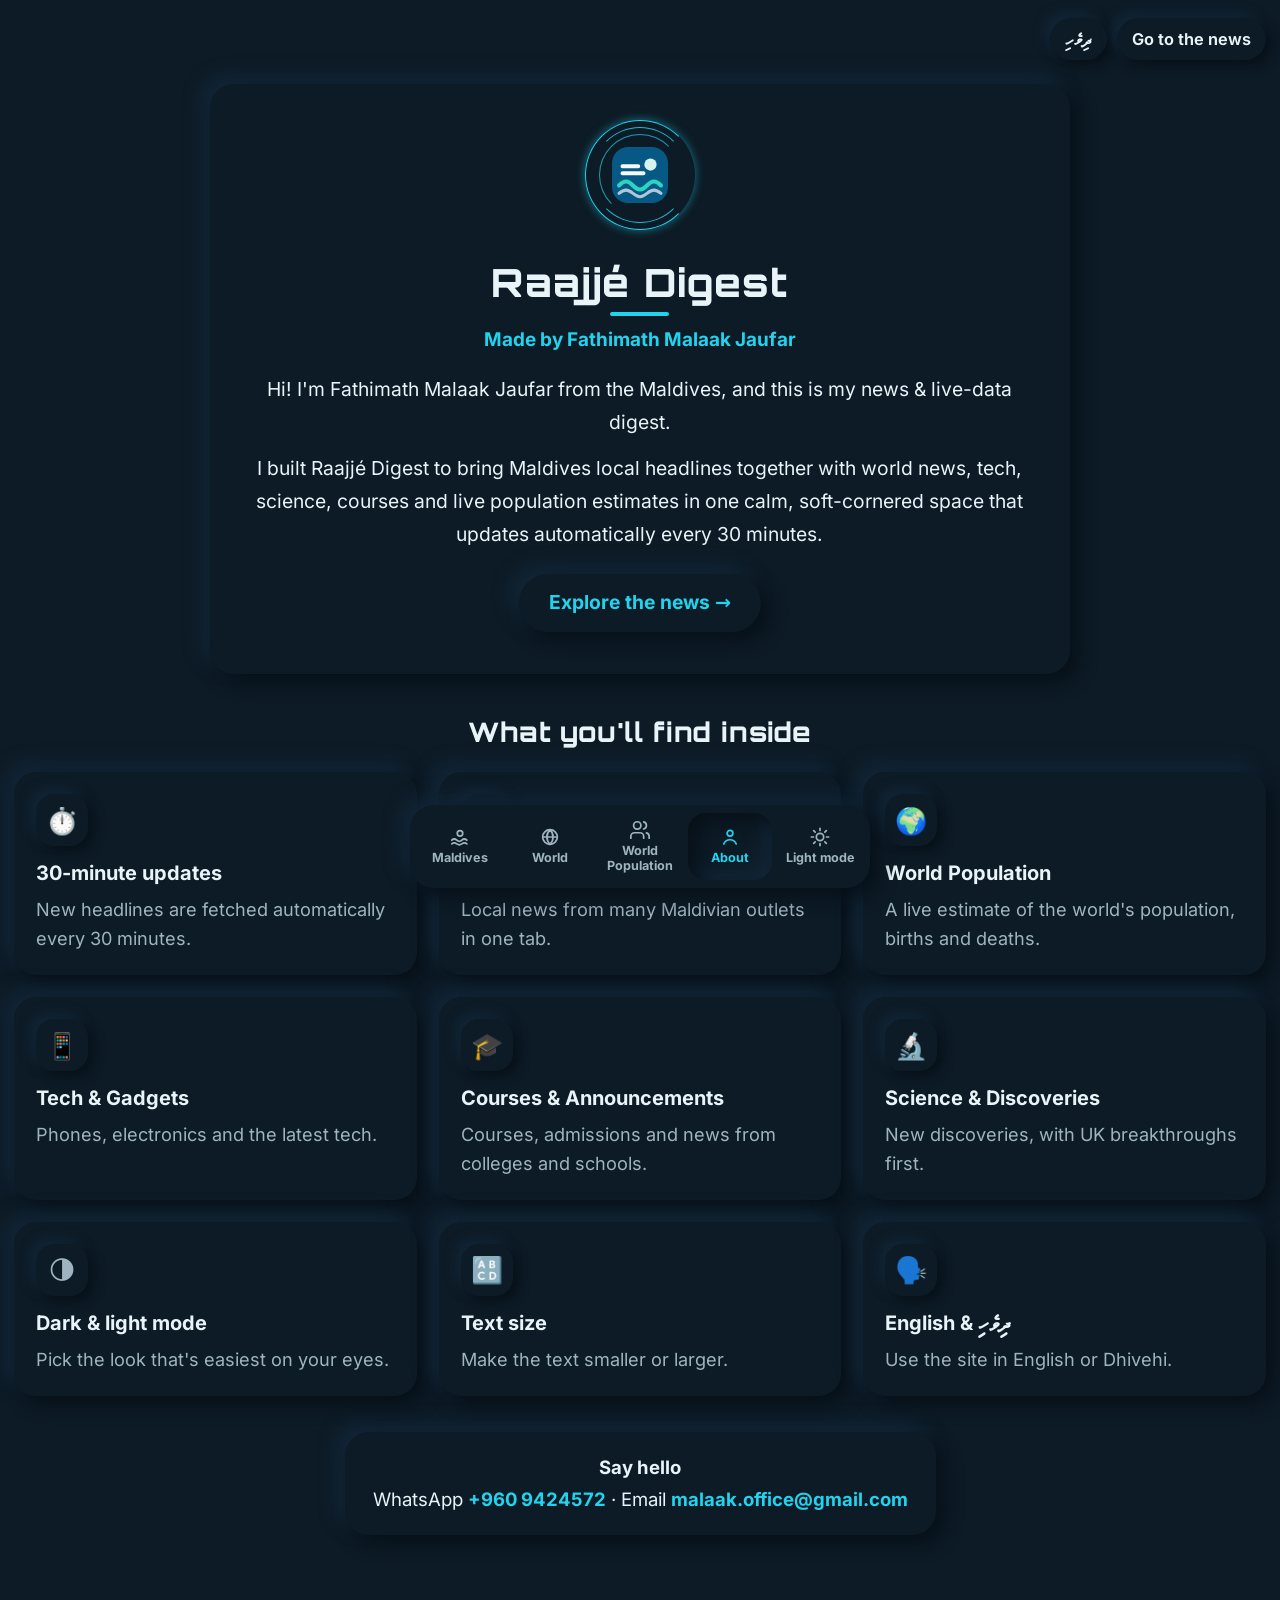
==== about.html @ e7a4572a "feat: restyle the Jarvis HUD with soft UI Replace glass panels, backdrop blur and cyan HUD borders w" ====
<!doctype html><html lang="en"><head><meta charset="utf-8"><meta name="viewport" content="width=device-width, initial-scale=1, viewport-fit=cover">
<script>try{if(+localStorage.fontScale)document.documentElement.style.setProperty("--scale",localStorage.fontScale);const q=new URLSearchParams(location.search).get("theme");if(q)localStorage.theme=q;if(localStorage.theme==="light")document.documentElement.dataset.theme="light"}catch(e){document.documentElement.dataset.theme="light"}</script><script src="i18n.js"></script>
<title>Raajjé Digest – About</title><meta name="theme-color" id="themeColor" content="#0d1b26">
<link rel="icon" href="logo-mark.svg" type="image/svg+xml">
<link rel="icon" href="favicon-32.png" sizes="32x32" type="image/png">
<link rel="icon" href="favicon-192.png" sizes="192x192" type="image/png">
<link rel="apple-touch-icon" href="apple-touch-icon.png" sizes="180x180">
<meta property="og:title" content="Raajjé Digest"><meta property="og:description" content="Maldives local news plus world, tech, science, courses and announcements, updated every 30 minutes. Made by Fathimath Malaak Jaufar."><meta property="og:image" content="https://reseachrandomv.github.io/raajje-digest/og.png"><meta name="twitter:card" content="summary_large_image">

<link rel="preload" href="fonts/Faruma.woff2" as="font" type="font/woff2" crossorigin>
<link rel="preload" href="fonts/inter-latin.woff2" as="font" type="font/woff2" crossorigin>
<link rel="preload" href="fonts/orbitron-latin.woff2" as="font" type="font/woff2" crossorigin>
<style>html{background:#0d1b26}html[data-theme=light]{background:#e6edf2}</style>
<link rel="stylesheet" href="styles.css"></head><body class="about">
<div class="ambient-bg" aria-hidden="true"><div class="orb orb-1"></div><div class="orb orb-2"></div><div class="orb orb-3"></div></div>
<div class="top"><button type="button" id="lg"></button><button type="button" id="go2" data-t="skip"></button></div>
<main>
  <div class="about-hero-card">
    <div class="core about-core" aria-hidden="true"><span class="ring r1"></span><span class="ring r2"></span><span class="ring r3"></span><img class="logo" src="logo-mark.svg" width="56" height="56" alt=""></div>
    <h1 class="about-title" data-t="site"></h1>
    <p class="made" data-t="madeBy"></p>
    <p class="intro" data-t="intro"></p>
    <p class="intro" data-t="why"></p>
    <a class="cta" href="./" id="go" data-t="read"></a>
  </div>
  <h2 data-t="feat"></h2>
  <div class="grid" id="grid"></div>
  <div class="contact"><strong data-t="contactH"></strong><br>WhatsApp <a href="https://wa.me/9609424572" dir="ltr">+960 9424572</a> · <span data-t="email"></span> <a href="mailto:malaak.office@gmail.com">malaak.office@gmail.com</a></div>
</main>
<script>
Object.assign(STR.en,{read:"Explore the news →",skip:"Go to the news",feat:"What you'll find inside",contactH:"Say hello",
 intro:"Hi! I'm Fathimath Malaak Jaufar from the Maldives, and this is my news & live-data digest.",
 why:"I built Raajjé Digest to bring Maldives local headlines together with world news, tech, science, courses and live population estimates in one calm, soft-cornered space that updates automatically every 30 minutes.",
 features:[["⏱️","30-minute updates","New headlines are fetched automatically every 30 minutes."],["🏝️","120+ Maldives stories","Local news from many Maldivian outlets in one tab."],["🌍","World Population","A live estimate of the world's population, births and deaths."],["📱","Tech & Gadgets","Phones, electronics and the latest tech."],["🎓","Courses & Announcements","Courses, admissions and news from colleges and schools."],["🔬","Science & Discoveries","New discoveries, with UK breakthroughs first."],["🌗","Dark & light mode","Pick the look that's easiest on your eyes."],["🔠","Text size","Make the text smaller or larger."],["🗣️","English & ދިވެހި","Use the site in English or Dhivehi."]]});
Object.assign(STR.dv,{read:"ޚަބަރު ކިޔާލާ ←",skip:"ޚަބަރަށް ދާ",feat:"މިތަނުން ލިބޭ ތަކެތި",contactH:"ގުޅުއްވާ",
 intro:"އައްސަލާމު ޢަލައިކުމް! އަހަރެންނަކީ ދިވެހިރާއްޖެއިން ފާތިމަތު މަލާކް ޖައުފަރު. މިއީ އަހަރެންގެ ޚަބަރު ސައިޓް.",
 why:"މި ސައިޓް ހެދީ ދިވެހިރާއްޖޭގެ ލޯކަލް ޚަބަރުތަކާއި ދުނިޔޭގެ ޚަބަރު، ޓެކް، ސައިންސް، ކޯސްތަކާއި އިޢުލާންތައް، ފަސޭހަ އަދި ހިލޭ އެއް ތަނަކުން ލިބޭނެ ގޮތަށް. ކޮންމެ 30 މިނިޓަކުން ޚަބަރުތައް އަމިއްލައަށް އާވޭ.",
 features:[["⏱️","30 މިނިޓުން އަޕްޑޭޓް","ކޮންމެ 30 މިނިޓަކުން އާ ސުރުޚީތައް އަމިއްލައަށް ލިބޭ."],["🏝️","120 އަށްވުރެ ގިނަ ދިވެހި ޚަބަރު","ގިނަ ދިވެހި ނޫސްތަކުގެ ޚަބަރު އެއް ޓެބަކުން."],["🌍","ދުނިޔޭގެ އާބާދީ","ދުނިޔޭގެ އާބާދީ، އުފަންވުމާއި މަރުވުމުގެ ލައިވް އަންދާޒާ."],["📱","ޓެކް އަދި ގެޖެޓްސް","ފޯނު، އިލެކްޓްރޯނިކްސް އަދި އާ ޓެކްނޮލޮޖީ."],["🎓","ކޯސްތަކާއި އިޢުލާންތައް","ކޯސް، އެޑްމިޝަން އަދި ކޮލެޖާއި ސްކޫލުތަކުގެ ޚަބަރު."],["🔬","ސައިންސާއި ހޯދުންތައް","އާ ހޯދުންތައް، ޔޫކޭގެ ކާމިޔާބީތައް ފުރަތަމަ."],["🌗","ޑާކް އަދި ލައިޓް މޯޑް","ލޮލަށް ފަސޭހަ ކުލަ ހޮވާ."],["🔠","އަކުރުގެ ސައިޒު","އަކުރު ކުޑަކޮށް ނުވަތަ ބޮޑުކޮށްލާ."],["🗣️","English އަދި ދިވެހި","ސައިޓް އިނގިރޭސިން ނުވަތަ ދިވެހިން ބޭނުންކުރޭ."]]});
const $=id=>document.getElementById(id),esc=s=>s.replace(/[&<>]/g,c=>({"&":"&amp;","<":"&lt;",">":"&gt;"}[c]));
const TABLINK={"🏝️":"Maldives","🌍":"Population","📱":"Tech","🎓":"Courses","🔬":"Science"};
function draw(){
  setLangAttrs();
  document.querySelectorAll('[data-t]').forEach(e=>e.textContent=t(e.dataset.t));
  document.title=t('site');
  const o=Object.keys(LANGS).find(l=>l!=LANG);
  $('lg').textContent=LANGS[o].label;$('lg').lang=o;$('lg').setAttribute('aria-label',t('langAria'));
  $('grid').innerHTML=(STR[LANG].features).map(([i,h,p],idx)=>{
    const tb=TABLINK[i];
    const inner=`<span class="ic" aria-hidden="true">${i}</span><b>${esc(h)}</b>${esc(p)}`;
    return tb?`<a class="card" style="animation-delay:${idx*45}ms" href="index.html?tab=${tb}" onclick="safeSet('introSeen','1');safeSet('country','${tb}')">${inner}</a>`:`<div class="card" style="animation-delay:${idx*45}ms">${inner}</div>`;
  }).join('');
  if(window.renderDock)renderDock();
}
$('lg').onclick=()=>{LANG=$('lg').lang;safeSet('lang',LANG);draw()};
const go=e=>{safeSet('introSeen','1');location.href='index.html'};
$('go').onclick=e=>{e.preventDefault();go()};
$('go2').onclick=go;
draw();
</script><script src="dock.js"></script></body></html>
---- styles.css ----
/* Raajjé Digest — Soft UI Jarvis */
@font-face{font-family:"Faruma";src:url("fonts/Faruma.woff2") format("woff2");font-display:swap;unicode-range:U+0780-07BF,U+060C,U+061B,U+061F}
@font-face{font-family:"Noto Sans Thaana";src:url("fonts/NotoSansThaana.woff2") format("woff2");font-weight:100 900;font-display:swap;unicode-range:U+0780-07BF,U+060C,U+061B,U+061F,U+200C-200F,U+FDF2,U+FDFD}
@font-face{font-family:"Inter";font-style:normal;font-weight:400 700;font-display:swap;src:url("fonts/inter-latin-ext.woff2") format("woff2");unicode-range:U+0100-02BA,U+02BD-02C5,U+02C7-02CC,U+02CE-02D7,U+02DD-02FF,U+0304,U+0308,U+0329,U+1D00-1DBF,U+1E00-1E9F,U+1EF2-1EFF,U+2020,U+20A0-20AB,U+20AD-20C4,U+2113,U+2C60-2C7F,U+A720-A7FF}
@font-face{font-family:"Inter";font-style:normal;font-weight:400 700;font-display:swap;src:url("fonts/inter-latin.woff2") format("woff2");unicode-range:U+0000-00FF,U+0131,U+0152-0153,U+02BB-02BC,U+02C6,U+02DA,U+02DC,U+0304,U+0308,U+0329,U+2000-206F,U+20AC,U+2122,U+2191,U+2193,U+2212,U+2215,U+FEFF,U+FFFD}
@font-face{font-family:"Orbitron";font-style:normal;font-weight:500 800;font-display:swap;src:url("fonts/orbitron-latin.woff2") format("woff2");unicode-range:U+0000-00FF,U+0131,U+0152-0153,U+02BB-02BC,U+02C6,U+02DA,U+02DC,U+0304,U+0308,U+0329,U+2000-206F,U+20AC,U+2122,U+2191,U+2193,U+2212,U+2215,U+FEFF,U+FFFD}

:root{
  color-scheme:dark;
  --fs:18.5px;
  --scale:1;
  --bg:#0d1b26;
  --surface:#0d1b26;
  --surface-hi:#0d1b26;
  --well:#0d1b26;
  --ink:#e8f4f8;
  --muted:#9eb4bf;
  --teal:#22d3ee;
  --blue:#22d3ee;
  --acc:#22d3ee;
  --acc-grad:linear-gradient(135deg,#22d3ee,#67e8f9);
  --on:#0d1b26;
  --accent-soft:transparent;
  --warm:#fbbf24;
  --coral:#fb7185;
  --cyan:#22d3ee;
  --page:1480px;
  --r-xl:24px;
  --r-lg:22px;
  --r:20px;
  --r-md:18px;
  --r-sm:16px;
  --display:"Faruma","Noto Sans Thaana","Orbitron",sans-serif;
  --ease:cubic-bezier(.22,1,.36,1);
  --spring:cubic-bezier(.34,1.56,.64,1);
  --up:8px 8px 18px #071018,-8px -8px 18px #13283a;
  --upsm:5px 5px 12px #071018,-5px -5px 12px #13283a;
  --up-hover:10px 10px 22px #071018,-10px -10px 22px #13283a;
  --in:inset 8px 8px 18px #071018,inset -8px -8px 18px #13283a;
  --insm:inset 5px 5px 12px #071018,inset -5px -5px 12px #13283a;
  --focus:0 0 0 3px rgba(34,211,238,.45);
  --glow:0 0 10px rgba(34,211,238,.5);
}

:root[data-theme=light]{
  color-scheme:light;
  --bg:#e6edf2;
  --surface:#e6edf2;
  --surface-hi:#e6edf2;
  --well:#e6edf2;
  --ink:#0b2a36;
  --muted:#3a5560;
  --teal:#0c6278;
  --blue:#0e7490;
  --acc:#0e7490;
  --acc-grad:linear-gradient(135deg,#0e7490,#0c6278);
  --on:#e6edf2;
  --warm:#7c2d12;
  --coral:#be123c;
  --cyan:#0e7490;
  --up:8px 8px 16px #c3ccd4,-8px -8px 16px #ffffff;
  --upsm:5px 5px 12px #c3ccd4,-5px -5px 12px #ffffff;
  --up-hover:10px 10px 20px #c3ccd4,-10px -10px 20px #ffffff;
  --in:inset 8px 8px 16px #c3ccd4,inset -8px -8px 16px #ffffff;
  --insm:inset 5px 5px 10px #c3ccd4,inset -5px -5px 10px #ffffff;
  --focus:0 0 0 3px rgba(14,116,144,.35);
  --glow:0 0 8px rgba(14,116,144,.35);
}

*{box-sizing:border-box}
html{
  font-size:calc(var(--fs) * var(--scale));
  -webkit-text-size-adjust:100%;
  background:var(--bg);
  scrollbar-color:var(--muted) var(--bg);
  max-width:100%;
  overflow-x:clip;
  scroll-behavior:smooth;
}
body{
  margin:0;
  min-height:100vh;
  max-width:100%;
  background:var(--bg);
  color:var(--ink);
  font:400 1rem/1.65 "Faruma","Noto Sans Thaana","Inter",system-ui,-apple-system,"Segoe UI",Roboto,sans-serif;
  -webkit-font-smoothing:antialiased;
  -moz-osx-font-smoothing:grayscale;
  text-rendering:optimizeLegibility;
  transition:background-color .35s var(--ease),color .35s var(--ease);
  position:relative;
  padding-bottom:calc(132px + env(safe-area-inset-bottom));
  padding-inline:env(safe-area-inset-left) env(safe-area-inset-right);
}
html[lang=dv] body{font-size:1.12em;line-height:1.95}
html[lang=dv] h1,html[lang=dv] h2,html[lang=dv] h3{line-height:1.68;font-weight:700;letter-spacing:0}
img{max-width:100%;height:auto}
button,a,input{touch-action:manipulation;-webkit-tap-highlight-color:transparent}
button{user-select:none}
:focus{outline:none}
:focus-visible{outline:3px solid var(--cyan);outline-offset:3px}
::selection{background:rgba(34,211,238,.22);color:var(--ink)}
:root[data-theme=light] ::selection{background:rgba(14,116,144,.22)}

.ambient-bg{display:none}

@keyframes rise{
  from{opacity:0;transform:translateY(14px)}
  to{opacity:1;transform:translateY(0)}
}
@keyframes draw{
  from{transform:scaleX(0)}
  to{transform:scaleX(1)}
}
@keyframes shimmer{
  from{transform:translateX(-120%)}
  to{transform:translateX(120%)}
}
@keyframes press{
  0%{transform:scale(1)}
  45%{transform:scale(.96)}
  100%{transform:scale(1)}
}
@keyframes swap{
  0%{opacity:.25;transform:translateY(4px)}
  100%{opacity:1;transform:translateY(0)}
}
@keyframes pulseDot{
  0%,100%{transform:scale(1);opacity:1}
  50%{transform:scale(1.45);opacity:.5}
}
@keyframes tickerScroll{
  0%{transform:translateX(0)}
  100%{transform:translateX(-50%)}
}
@keyframes spin{to{transform:rotate(360deg)}}

h1,h2,h3,.hud-kicker,.status-line,.ticker-badge,.count-pill,.live-pill,.hud-num{
  font-family:var(--display);
  letter-spacing:.04em;
}

/* Masthead */
header{position:relative;z-index:10;padding:18px 0 6px;max-width:100%}
header .w{
  width:min(var(--page),calc(100% - 28px));
  margin-inline:auto;
  display:flex;flex-wrap:wrap;gap:16px 20px;
  align-items:center;justify-content:space-between;
  min-width:0;
  background:var(--bg);
  border:0;
  border-radius:var(--r-xl);
  padding:18px 22px;
  box-shadow:var(--up);
  animation:rise .55s var(--ease) both;
}
.brand{display:flex;gap:15px;align-items:flex-start;min-width:0}
.brand-logo{
  width:58px;height:58px;flex:none;display:block;
  background:transparent;border:0;box-shadow:none;border-radius:16px;
}
.brand-logo img,.brand img{
  width:58px;height:58px;aspect-ratio:1/1;display:block;border-radius:16px;
}
.core{
  width:64px;height:64px;flex:none;display:grid;place-items:center;position:relative;
}
.core .ring{
  position:absolute;border-radius:50%;
  border:1.5px solid var(--cyan);
  border-right-color:transparent;
  animation:spin 9s linear infinite;
}
.core .r1{inset:0;box-shadow:var(--glow)}
.core .r2{inset:7px;animation-duration:6s;animation-direction:reverse;border-left-color:transparent;opacity:.85}
.core .r3{inset:14px;animation-duration:13s;border-bottom-color:transparent;opacity:.7}
.core img{width:36px;height:36px;aspect-ratio:1;position:relative;z-index:1;border-radius:10px}
.brand-meta{min-width:0}
.title-row{display:flex;align-items:center;gap:10px;flex-wrap:wrap}
.brand h1,.about-title{
  position:relative;display:inline-block;max-width:100%;margin:0;
  font-size:1.55rem;font-weight:800;letter-spacing:.03em;line-height:1.18;color:var(--ink);
}
.brand h1::after,h1.about-title::after{
  content:"";display:block;width:3.2rem;height:4px;margin-top:6px;border-radius:999px;
  background:var(--cyan);transform-origin:start;animation:draw .75s var(--ease) .15s both;
}
h1.about-title::after{margin-inline:auto;transform-origin:center}
.live-pill{
  display:inline-flex;align-items:center;gap:6px;
  font-size:.76rem;font-weight:700;
  padding:5px 12px;border-radius:999px;
  background:var(--bg);color:var(--teal);
  border:0;box-shadow:var(--insm);
}
.live-dot{
  width:7px;height:7px;border-radius:50%;
  background:var(--cyan);
  box-shadow:var(--glow);
  animation:pulseDot 2s ease-in-out infinite;
}
.status-line{font-size:.72rem;color:var(--teal);letter-spacing:.08em;margin-top:4px;text-transform:uppercase}
.sub{font-size:.9rem;color:var(--muted);line-height:1.45;margin-top:3px}
.sub-row{display:flex;align-items:center;gap:8px;flex-wrap:wrap;margin-top:2px}
.sub-sep{opacity:.45}

/* Command & Tools Bar */
.tools{
  display:flex;gap:8px;flex-wrap:wrap;align-items:center;
  width:100%;max-width:100%;min-width:0;
  padding:8px;border-radius:24px;
  background:var(--bg);border:0;box-shadow:var(--in);
}
.tools>*{flex:none}
.search-wrap{
  position:relative;display:flex;align-items:center;
  background:var(--bg);
  border:0;border-radius:999px;
  padding:0 12px;min-height:42px;min-width:0;
  flex:1 1 220px;
  box-shadow:var(--insm);
  transition:box-shadow .25s var(--ease);
}
.search-wrap:focus-within{box-shadow:var(--insm),var(--focus)}
.search-wrap svg{width:17px;height:17px;color:var(--cyan);flex:none}
.search-wrap input{
  border:0;background:transparent;color:var(--ink);
  font:inherit;font-size:.88rem;
  padding:6px 8px;width:100%;min-width:0;outline:none;
}
.search-wrap input::placeholder{color:var(--muted);opacity:.8}
.search-clear{
  min-height:24px !important;min-width:24px !important;
  padding:2px 6px !important;font-size:.75rem !important;
  border-radius:999px;background:var(--bg) !important;
  box-shadow:var(--upsm) !important;border:0 !important;
  display:none;
}
.search-clear.show{display:inline-flex}

button,header a.ab,a.cta{
  font:inherit;font-size:.88rem;font-weight:650;cursor:pointer;
  border-radius:999px;border:0;
  min-height:42px;padding:7px 15px;
  background:var(--bg);color:var(--ink);
  box-shadow:var(--upsm);
  text-decoration:none;
  display:inline-flex;align-items:center;justify-content:center;gap:6px;
  transition:color .22s var(--ease),box-shadow .22s var(--ease),transform .22s var(--ease);
}
@media (hover:hover) and (pointer:fine){
  button:hover,header a.ab:hover{color:var(--teal);box-shadow:var(--up)}
}
button:active,header a.ab:active{box-shadow:var(--in);transform:translateY(1px) scale(.98)}
button[aria-pressed=true]{
  box-shadow:var(--in);color:var(--teal);background:var(--bg);
}
button:disabled,button:disabled:hover{
  color:var(--muted);background:var(--bg);box-shadow:var(--insm);
  cursor:not-allowed;transform:none;opacity:.55;
}
button.pop{animation:press .28s var(--spring)}
.fsz{
  display:flex;gap:3px;padding:4px;border-radius:999px;
  background:var(--bg);border:0;box-shadow:var(--in);
}
.fsz button{
  min-width:38px;min-height:36px;padding:2px 8px;
  border:0;background:transparent;box-shadow:none;font-size:.84rem;
}
.fsz button[aria-pressed=true]{
  background:var(--bg);color:var(--teal);box-shadow:var(--insm);border-radius:999px;
}
.fsz button:disabled{background:transparent;box-shadow:none}
.badge-cnt{
  display:inline-grid;place-items:center;
  min-width:20px;height:20px;padding:0 6px;
  border-radius:999px;font-size:.74rem;font-weight:800;
  background:var(--cyan);color:var(--on);
  box-shadow:var(--glow);
}

/* Section navigation inside the HUD column */
nav#countries{
  position:relative;z-index:5;
  width:100%;max-width:100%;
  display:flex;gap:8px;align-items:center;
  overflow-x:auto;overflow-y:hidden;overscroll-behavior-x:contain;
  scroll-snap-type:x proximity;
  scrollbar-width:none;
  background:transparent;border:0;padding:2px;
}
nav#countries::-webkit-scrollbar{display:none}
nav#countries button{
  position:relative;z-index:1;
  white-space:nowrap;scroll-snap-align:start;flex:none;
  background:var(--bg);
  border-radius:999px;
  padding:8px 16px;
}
nav#countries button[aria-pressed=true],.filt button[aria-pressed=true]{
  background:var(--bg);color:var(--teal);
  box-shadow:var(--in);
}
nav#countries button[aria-pressed=true]:hover,.filt button[aria-pressed=true]:hover{
  color:var(--teal);transform:none;
}

/* HUD layout */
.hud-shell{
  width:min(var(--page),calc(100% - 28px));
  margin:16px auto 0;
  display:grid;gap:16px;
  grid-template-columns:minmax(0,1fr);
}
.hud-kicker{
  font-size:.68rem;color:var(--teal);text-transform:uppercase;
  margin:0 0 10px;letter-spacing:.06em;font-weight:700;
}
.hud-split .hud-kicker{letter-spacing:.04em;font-size:.6rem;margin:0 0 4px;line-height:1.3}
.hud-left,.hud-right{
  padding:16px;background:var(--bg);border:0;border-radius:var(--r-xl);box-shadow:var(--up);min-width:0;
}
.hud-readout{
  background:var(--bg);border:0;border-radius:var(--r-lg);
  padding:16px;box-shadow:var(--in);
}
.hud-num{
  font-size:clamp(1rem,1.6vw,1.35rem);color:var(--teal);
  font-variant-numeric:tabular-nums;overflow-wrap:anywhere;
}
.hud-split{display:grid;grid-template-columns:1fr 1fr;gap:8px;margin-top:10px}
.hud-split b{display:block;color:var(--ink);font-size:clamp(.68rem,.9vw,.8rem);white-space:nowrap;font-variant-numeric:tabular-nums;font-family:var(--display);letter-spacing:0}
#hud-filters .filt{margin:8px 0 0;flex-direction:column;align-items:stretch;padding:8px;box-shadow:var(--in)}
#hud-filters .filt button{width:100%}
.hud-shell #list,.hud-shell .ticker-wrap{width:100%;margin:0}
.hud-shell #list{padding:0}

/* Live Headline Ticker */
.ticker-wrap{
  width:min(var(--page),calc(100% - 28px));
  margin:14px auto 0;
  background:var(--bg);
  border:0;border-radius:var(--r-lg);
  padding:8px 14px;
  display:flex;align-items:center;gap:12px;
  box-shadow:var(--in);
  overflow:hidden;
  position:relative;z-index:2;
}
.ticker-badge{
  flex:none;
  background:var(--bg);color:var(--teal);
  font-size:.75rem;font-weight:800;letter-spacing:.12em;text-transform:uppercase;
  padding:5px 12px;border-radius:999px;
  display:inline-flex;align-items:center;gap:6px;
  box-shadow:var(--upsm);
}
.ticker-track{
  flex:1;overflow:hidden;white-space:nowrap;
  mask-image:linear-gradient(90deg,transparent,#000 8%,#000 92%,transparent);
  -webkit-mask-image:linear-gradient(90deg,transparent,#000 8%,#000 92%,transparent);
}
.ticker-inner{
  display:inline-flex;gap:28px;align-items:center;
  animation:tickerScroll 38s linear infinite;
}
.ticker-wrap:hover .ticker-inner{animation-play-state:paused}
.ticker-item{
  color:var(--muted);text-decoration:none;font-size:.86rem;font-weight:500;
  display:inline-flex;align-items:center;gap:8px;
  transition:color .2s var(--ease);
}
.ticker-item:hover{color:var(--teal)}
.ticker-item b{color:var(--ink);font-weight:700}
.hud-right .ticker-wrap{flex-direction:column;align-items:stretch;gap:10px;width:100%;margin:0 0 14px}
.hud-right .ticker-track{width:100%}

/* News canvas */
#list{
  position:relative;z-index:2;
  width:min(var(--page),calc(100% - 28px));
  margin-inline:auto;
  padding:18px 0 36px;
  display:grid;gap:20px;
  grid-template-columns:minmax(0,1fr);
}
#list>*{min-width:0;max-width:100%}
.sec-bar{
  grid-column:1 / -1;
  display:flex;align-items:center;justify-content:space-between;
  flex-wrap:wrap;gap:12px;margin-top:4px;
}
.sec-title-wrap{display:flex;align-items:baseline;gap:12px;flex-wrap:wrap}
#list>h2,.sec-bar h2,h3.more,.tops h3{
  margin:0;font-size:1.5rem;font-weight:800;letter-spacing:.03em;line-height:1.25;
  animation:rise .45s var(--ease);
}
.count-pill{
  font-size:.82rem;font-weight:700;
  padding:4px 12px;border-radius:999px;
  background:var(--bg);color:var(--muted);
  border:0;box-shadow:var(--upsm);
}
.meta{color:var(--muted);font-size:.88rem;line-height:1.5}
.filt{
  display:flex;gap:7px;flex-wrap:wrap;align-items:center;
  padding:6px 10px;border-radius:24px;
  background:var(--bg);border:0;box-shadow:var(--upsm);
  animation:rise .4s var(--ease);
}
.filt button{min-height:36px;padding:5px 13px;font-size:.84rem;border-radius:999px}

/* Spotlight carousel */
.tops{
  grid-column:1 / -1;min-width:0;
  background:var(--bg);border:0;border-radius:var(--r-xl);
  padding:20px 20px 16px;box-shadow:var(--in);
}
.tops-head{display:flex;align-items:center;justify-content:space-between;gap:10px;margin-bottom:12px}
.carousel-nav{display:flex;gap:6px}
.carousel-nav button{min-height:36px;min-width:36px;padding:0;border-radius:18px}
.trow{
  display:flex;gap:18px;
  overflow-x:auto;overflow-y:hidden;overscroll-behavior-x:contain;
  scroll-snap-type:x mandatory;max-width:100%;
  padding:10px 6px 14px;
  scrollbar-width:thin;scrollbar-color:var(--muted) transparent;
  scroll-behavior:smooth;
}
.trow::-webkit-scrollbar{height:7px}
.trow::-webkit-scrollbar-thumb{background:var(--muted);border-radius:999px}
.trow article.mini{flex:0 0 min(80vw,310px);scroll-snap-align:start;border-radius:var(--r-lg);padding:16px}
.trow article.mini h2{font-size:1.04em}
.trow article.mini p{display:-webkit-box;-webkit-line-clamp:2;-webkit-box-orient:vertical;overflow:hidden}

/* Soft cards */
article{
  position:relative;
  background:var(--bg);
  border:0;border-radius:var(--r-lg);
  padding:20px;
  box-shadow:var(--up);
  display:flex;flex-direction:column;gap:12px;
  min-width:0;
  transition:box-shadow .3s var(--ease);
}
article.hero{grid-column:1 / -1;border-radius:var(--r-xl);padding:24px;animation:rise .55s var(--ease)}
article.hero h2{font-size:1.58em;line-height:1.28}
article.rv{opacity:0;transform:translateY(16px);transition:opacity .52s var(--ease),transform .52s var(--ease),box-shadow .3s var(--ease)}
article.rv.in{opacity:1;transform:translateY(0)}
@media (hover:hover) and (pointer:fine){
  article.hero:hover,article.rv.in:hover,article:not(.sk):not(.rv):hover{box-shadow:var(--up-hover)}
}

.thumb{
  position:relative;
  display:block;border-radius:var(--r-md);overflow:hidden;aspect-ratio:16/9.5;
  background:var(--bg);border:0;box-shadow:var(--in);
}
.thumb img{
  width:100%;height:100%;max-width:none;object-fit:cover;object-position:center;display:block;
  image-rendering:auto;
}
.thumb-fallback{
  width:100%;height:100%;
  display:flex;align-items:center;justify-content:center;
  background:var(--bg);color:var(--teal);font-size:2rem;
}
.rank-badge{
  position:absolute;top:10px;inset-inline-start:10px;
  background:var(--bg);color:var(--ink);
  font-size:.74rem;font-weight:800;
  padding:4px 10px;border-radius:999px;
  border:0;box-shadow:var(--upsm);
}

.row{display:flex;align-items:center;gap:8px;flex-wrap:wrap;min-width:0}
.row-end{margin-inline-start:auto;display:flex;align-items:center;gap:6px}
.save-btn{
  min-height:32px;min-width:32px;padding:4px 8px;
  border-radius:999px;font-size:.8rem;
  background:var(--bg);border:0;box-shadow:var(--upsm);
}
.save-btn[aria-pressed=true]{box-shadow:var(--in);color:var(--warm)}
article h2{font-size:1.15em;font-weight:750;margin:0;line-height:1.38;letter-spacing:.01em;overflow-wrap:break-word}
article h2 a{color:var(--ink);text-decoration:none;transition:color .2s var(--ease)}
article h2 a:hover{color:var(--teal)}
article p{margin:0;font-size:.98em;color:var(--muted);line-height:1.65;overflow-wrap:anywhere}
article:has(.read) p{display:-webkit-box;-webkit-line-clamp:3;-webkit-box-orient:vertical;overflow:hidden}
article.hero:has(.read) p{font-size:1.03em;-webkit-line-clamp:5}
.trow article.mini:has(.read) p{-webkit-line-clamp:2}

.src{
  display:inline-flex;align-items:center;gap:5px;max-width:100%;
  background:var(--bg);color:var(--teal);
  border:0;box-shadow:var(--insm);
  font-weight:750;border-radius:999px;padding:3px 11px;font-size:.8rem;line-height:1.4;
  overflow-wrap:anywhere;
}
.hero-tag{
  display:inline-flex;align-items:center;gap:5px;
  background:var(--bg);color:var(--teal);
  font-weight:800;border-radius:999px;padding:4px 11px;font-size:.76rem;
  text-transform:uppercase;letter-spacing:.03em;
  box-shadow:var(--upsm);
}
.card-foot{
  margin-top:auto;padding-top:10px;
  display:flex;align-items:center;justify-content:space-between;gap:10px;
  border-top:0;
}
.read{
  color:var(--teal);font-weight:750;font-size:.9rem;text-decoration:none;
  display:inline-flex;align-items:center;gap:6px;
  transition:gap .22s var(--spring),color .2s var(--ease);
}
.read:hover{gap:10px;color:var(--blue)}
.trp{
  align-self:flex-start;min-height:34px;padding:4px 12px;
  font-size:.8rem;border-radius:999px;
  background:var(--bg);color:var(--teal);box-shadow:var(--upsm);
}
article.swap h2,article.swap p{animation:swap .34s var(--ease)}

/* Population */
#list article h2[dir=ltr],#pc-pop,#pc-b,#pc-d,#pc-n{font-variant-numeric:tabular-nums}
#pc-pop,#pc-b,#pc-d,#pc-n{
  font-size:clamp(1.35rem,5vw,2rem) !important;
  color:var(--teal);
  font-weight:800;
  overflow-wrap:anywhere;
}
.pop-stat-card{position:relative;overflow:visible}
.pop-stat-icon{
  width:42px;height:42px;border-radius:16px;
  background:var(--bg);color:var(--cyan);
  display:inline-grid;place-items:center;font-size:1.2rem;
  border:0;box-shadow:var(--upsm);
}
.country-bar-list{list-style:none;padding:0;margin:8px 0 0;display:grid;gap:10px}
.country-bar-item{background:var(--bg);border:0;border-radius:18px;padding:10px 14px;box-shadow:var(--insm)}
.country-bar-top{display:flex;justify-content:space-between;align-items:center;font-size:.92rem;margin-bottom:6px}
.country-bar-track{height:8px;border-radius:999px;background:var(--bg);overflow:hidden;box-shadow:var(--insm)}
.country-bar-fill{
  height:100%;border-radius:999px;background:var(--cyan);
  width:var(--w,10%);animation:draw .9s var(--ease) both;transform-origin:left;
}
html[dir=rtl] .country-bar-fill{transform-origin:right}
.gauge-row{display:grid;grid-template-columns:repeat(auto-fit,minmax(140px,1fr));gap:14px;margin-top:6px}
.gauge-box{background:var(--bg);border:0;border-radius:20px;padding:14px;text-align:center;box-shadow:var(--insm)}
.gauge-val{font-size:1.5rem;font-weight:800;color:var(--teal);display:block}

#list a{color:var(--teal)}
#list article h2 a{color:var(--ink)}
#list article p a,#list .meta a,#list li{overflow-wrap:anywhere}
html[lang=dv] article h2{font-size:1.18em;line-height:1.75}
html[lang=dv] article.hero h2{font-size:1.45em;line-height:1.55}
html[lang=dv] article p{font-size:1.02em;line-height:2}

/* Skeletons */
.sk{pointer-events:none}
.sk i{display:block;height:14px;border-radius:12px;background:var(--bg);box-shadow:var(--insm);position:relative;overflow:hidden}
.sk i.im{aspect-ratio:16/9;height:auto;border-radius:20px}
.sk i.s{width:38%}
.sk i.l{width:92%;height:18px}
.sk i.m{width:70%}
.sk i::after{
  content:"";position:absolute;inset:0;
  background:linear-gradient(90deg,transparent,rgba(255,255,255,.06),transparent);
  transform:translateX(-120%);animation:shimmer 1.6s ease-in-out infinite;
}
:root[data-theme=light] .sk i::after{background:linear-gradient(90deg,transparent,rgba(255,255,255,.7),transparent)}
.vh{position:absolute;width:1px;height:1px;overflow:hidden;clip:rect(0 0 0 0)}

footer{
  position:relative;z-index:2;
  width:min(var(--page),calc(100% - 28px));
  margin:16px auto 28px;
  text-align:center;
  padding:24px 22px 28px;
  color:var(--ink);
  font-size:.95rem;line-height:1.75;
  background:var(--bg);border:0;border-radius:var(--r-xl);
  box-shadow:var(--up);
  overflow-wrap:anywhere;
}
footer a{color:var(--teal);font-weight:750;text-decoration:none}
footer a:hover{text-decoration:underline;text-underline-offset:3px}
.load-fail{align-items:flex-start;text-align:start}
.load-fail button{margin-top:8px}

/* Responsive layout & stream mode */
@media (min-width:760px){
  #list{grid-template-columns:repeat(6,minmax(0,1fr));gap:22px}
  #list>:not(article){grid-column:1 / -1}
  #list>article:not(.hero){grid-column:span 3}
  #list article.wide-card{grid-column:span 6}
}
@media (min-width:920px){
  article.hero:has(.thumb){
    display:grid;
    grid-template-columns:minmax(0,1.2fr) minmax(0,1fr);
    column-gap:28px;align-items:start;
  }
  article.hero:has(.thumb) .thumb{
    grid-row:1 / span 8;grid-column:1;margin:0;height:auto;min-height:0;aspect-ratio:16/9.5;
  }
  article.hero.no-sum{
    grid-template-columns:minmax(180px,320px) minmax(0,1fr);
    align-items:center;
  }
  article.hero.no-sum .thumb{
    grid-row:1 / span 8;grid-column:1;width:100%;height:auto;min-height:0;aspect-ratio:4/3;
  }
}
@media (min-width:1120px){
  #list{grid-template-columns:repeat(12,minmax(0,1fr));gap:24px}
  #list>article:not(.hero){grid-column:span 4}
  #list>article.bento-wide:not(.hero){grid-column:span 6}
  #list article.wide-card{grid-column:span 8}
  #list article.side-card{grid-column:span 4}
}

#list.stream-mode{grid-template-columns:minmax(0,920px);justify-content:center}
#list.stream-mode>article:not(.hero){
  grid-column:1 / -1 !important;
  display:grid;
  grid-template-columns:200px minmax(0,1fr);
  column-gap:20px;align-items:center;
}
#list.stream-mode>article:not(.hero) .thumb{grid-row:1 / span 5;grid-column:1;aspect-ratio:4/3;height:100%}
#list.stream-mode>article:not(:has(.thumb)){grid-template-columns:minmax(0,1fr)}

@media (max-width:759px){
  #list.stream-mode>article:not(.hero){grid-template-columns:minmax(0,1fr)}
  #list.stream-mode>article:not(.hero) .thumb{grid-row:auto;aspect-ratio:16/9}
  article.hero .row{order:1}
  article.hero .trp{order:2}
  article.hero h2{order:3}
  article.hero .thumb{order:4}
  article.hero p{order:5}
  article.hero .card-foot{order:6}
}
@media (max-width:720px){
  header{padding-top:12px}
  header .w{padding:14px;border-radius:24px}
  .brand{width:100%}
  .tools{width:100%;justify-content:space-between;border-radius:22px}
  .search-wrap{flex:1 1 100%;order:-1}
  .search-wrap input,.search-wrap input:focus{width:100%}
  .brand h1{font-size:1.35rem}
  .sub-sep{display:none}
}

@media (max-width:1099px){
  .hud-left{order:1}
  .hud-right{order:2}
  .hud-main{order:3;min-width:0}
  #hud-filters .filt{flex-direction:row;flex-wrap:wrap}
  #hud-filters .filt button{width:auto}
  .hud-shell nav#countries{position:static;max-width:100%;overflow:visible;flex-wrap:wrap;gap:8px}
  .hud-shell nav#countries button{flex:1 1 calc(50% - 8px);width:auto;min-width:min(100%,148px);white-space:normal;line-height:1.25}
}
@media (min-width:1100px){
  .hud-shell{grid-template-columns:232px minmax(0,1fr) 280px;align-items:start}
  .hud-left,.hud-right{position:sticky;top:12px;max-height:calc(100vh - 112px);overflow:auto}
  .hud-shell nav#countries{
    position:static;flex-direction:column;align-items:stretch;overflow:visible;
    width:100%;padding:2px;background:transparent;border:0;box-shadow:none;
  }
  .hud-shell nav#countries button{width:100%;justify-content:flex-start;white-space:normal;text-align:start;line-height:1.25}
}

/* About page */
body.about{min-height:100vh}
body.about .top,.about-view .top{
  width:min(var(--page),calc(100% - 28px));
  margin:18px auto 0;
  display:flex;justify-content:flex-end;gap:10px;flex-wrap:wrap;
  position:relative;z-index:5;
}
body.about main,.about-view main{
  position:relative;z-index:2;
  width:min(var(--page),calc(100% - 28px));
  margin-inline:auto;
  padding:12px 0 56px;text-align:center;
}
.about-hero-card{
  background:var(--bg);border:0;border-radius:var(--r-xl);
  padding:36px 24px;box-shadow:var(--up);
  max-width:860px;margin:12px auto 36px;
  animation:rise .55s var(--ease);
}
.about-core{width:110px;height:110px;margin:0 auto 16px}
.about-core img,body.about .logo,.about-view .logo{
  width:56px;height:56px;aspect-ratio:1/1;border-radius:16px;
  background:transparent;border:0;box-shadow:none;display:block;
}
body.about .logo,.about-view .logo{margin:0 auto 14px;width:96px;height:96px;border-radius:24px;animation:rise .5s var(--ease)}
body.about .about-core .logo,.about-view .about-core .logo,.about-core img{width:56px;height:56px;margin:0;border-radius:16px;animation:none}
body.about h1,.about-view h1{font-size:2.1rem;margin:14px 0 8px}
body.about h2,.about-view h2{font-size:1.45rem;font-weight:800;letter-spacing:.03em;margin:32px 0 18px}
body.about .made,.about-view .made{color:var(--teal);font-weight:750;margin:0 0 18px;font-size:1.02rem}
body.about .intro,.about-view .intro{max-width:42em;margin:0 auto 14px;font-size:1.04rem;color:var(--ink);line-height:1.7}
body.about .grid,.about-view .grid{
  display:grid;grid-template-columns:minmax(0,1fr);gap:18px;
  margin:12px 0 36px;text-align:start;
}
.card{
  background:var(--bg);color:var(--muted);
  border:0;border-radius:var(--r-lg);
  padding:22px;box-shadow:var(--up);
  text-decoration:none;display:block;min-width:0;
  line-height:1.6;font-size:.98rem;
  transition:box-shadow .28s var(--ease),transform .28s var(--ease);
  animation:rise .5s var(--ease) both;
}
@media (hover:hover) and (pointer:fine){
  .card:hover{transform:translateY(-2px);box-shadow:var(--up-hover)}
}
.card b{display:block;color:var(--ink);margin:12px 0 5px;font-size:1.1em}
.card .ic{
  font-size:1.4rem;display:inline-grid;place-items:center;
  width:52px;height:52px;border-radius:18px;
  background:var(--bg);border:0;box-shadow:var(--upsm);
}
a.card:active{box-shadow:var(--in);transform:scale(.98)}
a.cta,button.cta{
  background:var(--bg);color:var(--teal);border:0;
  font-size:1.04rem;font-weight:800;padding:13px 30px;margin:10px 0 6px;
  border-radius:999px;box-shadow:var(--up);
  animation:rise .45s var(--ease);
}
a.cta:hover,button.cta:hover{color:var(--teal);transform:translateY(-1px);box-shadow:var(--up-hover)}
a.cta:active,button.cta:active{box-shadow:var(--in)}
.contact{
  display:inline-block;max-width:100%;
  background:var(--bg);color:var(--ink);
  border:0;border-radius:var(--r-xl);
  padding:20px 28px;box-shadow:var(--up);
  font-size:1rem;line-height:1.7;overflow-wrap:anywhere;
}
.contact a{color:var(--teal);font-weight:750;text-decoration:none}
.contact a:hover{text-decoration:underline;text-underline-offset:3px}
@media (min-width:760px){
  body.about .grid,.about-view .grid{grid-template-columns:repeat(2,minmax(0,1fr));gap:20px}
}
@media (min-width:1100px){
  body.about .grid,.about-view .grid{grid-template-columns:repeat(3,minmax(0,1fr));gap:22px}
}

/* Soft floating dock */
.dock{
  position:fixed;z-index:30;left:50%;top:auto;height:auto;
  bottom:max(12px,env(safe-area-inset-bottom));
  transform:translateX(-50%);
  width:min(460px,calc(100% - 20px));
  display:flex;align-items:stretch;justify-content:center;gap:6px;
  overflow:visible;
  padding:8px;margin:0;
  background:var(--bg);color:var(--ink);
  border:0;border-radius:24px;
  box-shadow:var(--up);
}
.dock a,.dock button{
  display:inline-flex;flex:1 1 0;min-width:0;max-width:112px;min-height:56px;
  flex-direction:column;align-items:center;justify-content:center;gap:3px;
  padding:6px 3px 7px;text-decoration:none;white-space:normal;
  position:relative;z-index:1;
  border-radius:18px;border:0;
  background:transparent;color:var(--muted);
  box-shadow:none;font-size:.68rem;font-weight:700;line-height:1.15;
  transition:transform .24s var(--ease),box-shadow .22s var(--ease),color .22s var(--ease);
}
.dock svg{width:22px;height:22px;display:block;flex:none}
.dock-lb{
  display:-webkit-box;-webkit-line-clamp:2;-webkit-box-orient:vertical;
  overflow:hidden;max-width:100%;overflow-wrap:normal;word-break:normal;text-align:center;
}
html[lang=dv] .dock-lb{line-height:1.45}
.dock a[aria-current=page],.dock button[aria-current=page]{
  background:var(--bg);color:var(--teal);box-shadow:var(--in);
}
.dock a[aria-current=page] svg,.dock button[aria-current=page] svg{color:var(--cyan)}
@media (hover:hover) and (pointer:fine){
  .dock a:hover,.dock button:hover{
    transform:translateY(-2px);
    color:var(--teal);background:var(--bg);box-shadow:var(--upsm);
  }
  .dock a[aria-current=page]:hover,.dock button[aria-current=page]:hover{
    transform:none;color:var(--teal);background:var(--bg);box-shadow:var(--in);
  }
}
.dock a:active,.dock button:active{box-shadow:var(--in);transform:translateY(1px)}
@media (max-width:720px){
  .dock{width:calc(100% - 16px);gap:2px;padding:6px;border-radius:22px}
  .dock a,.dock button{font-size:10px;padding:5px 1px 6px;max-width:none;letter-spacing:-.01em;border-radius:16px}
}

@media (prefers-reduced-motion:reduce){
  *,*::before,*::after{animation:none !important;transition:none !important;scroll-behavior:auto !important}
  article.rv,article.rv.in{opacity:1 !important;transform:none !important}
  .dock a:hover,.dock button:hover,.dock a:active,.dock button:active{transform:none !important}
  .core .ring{animation:none !important}
}
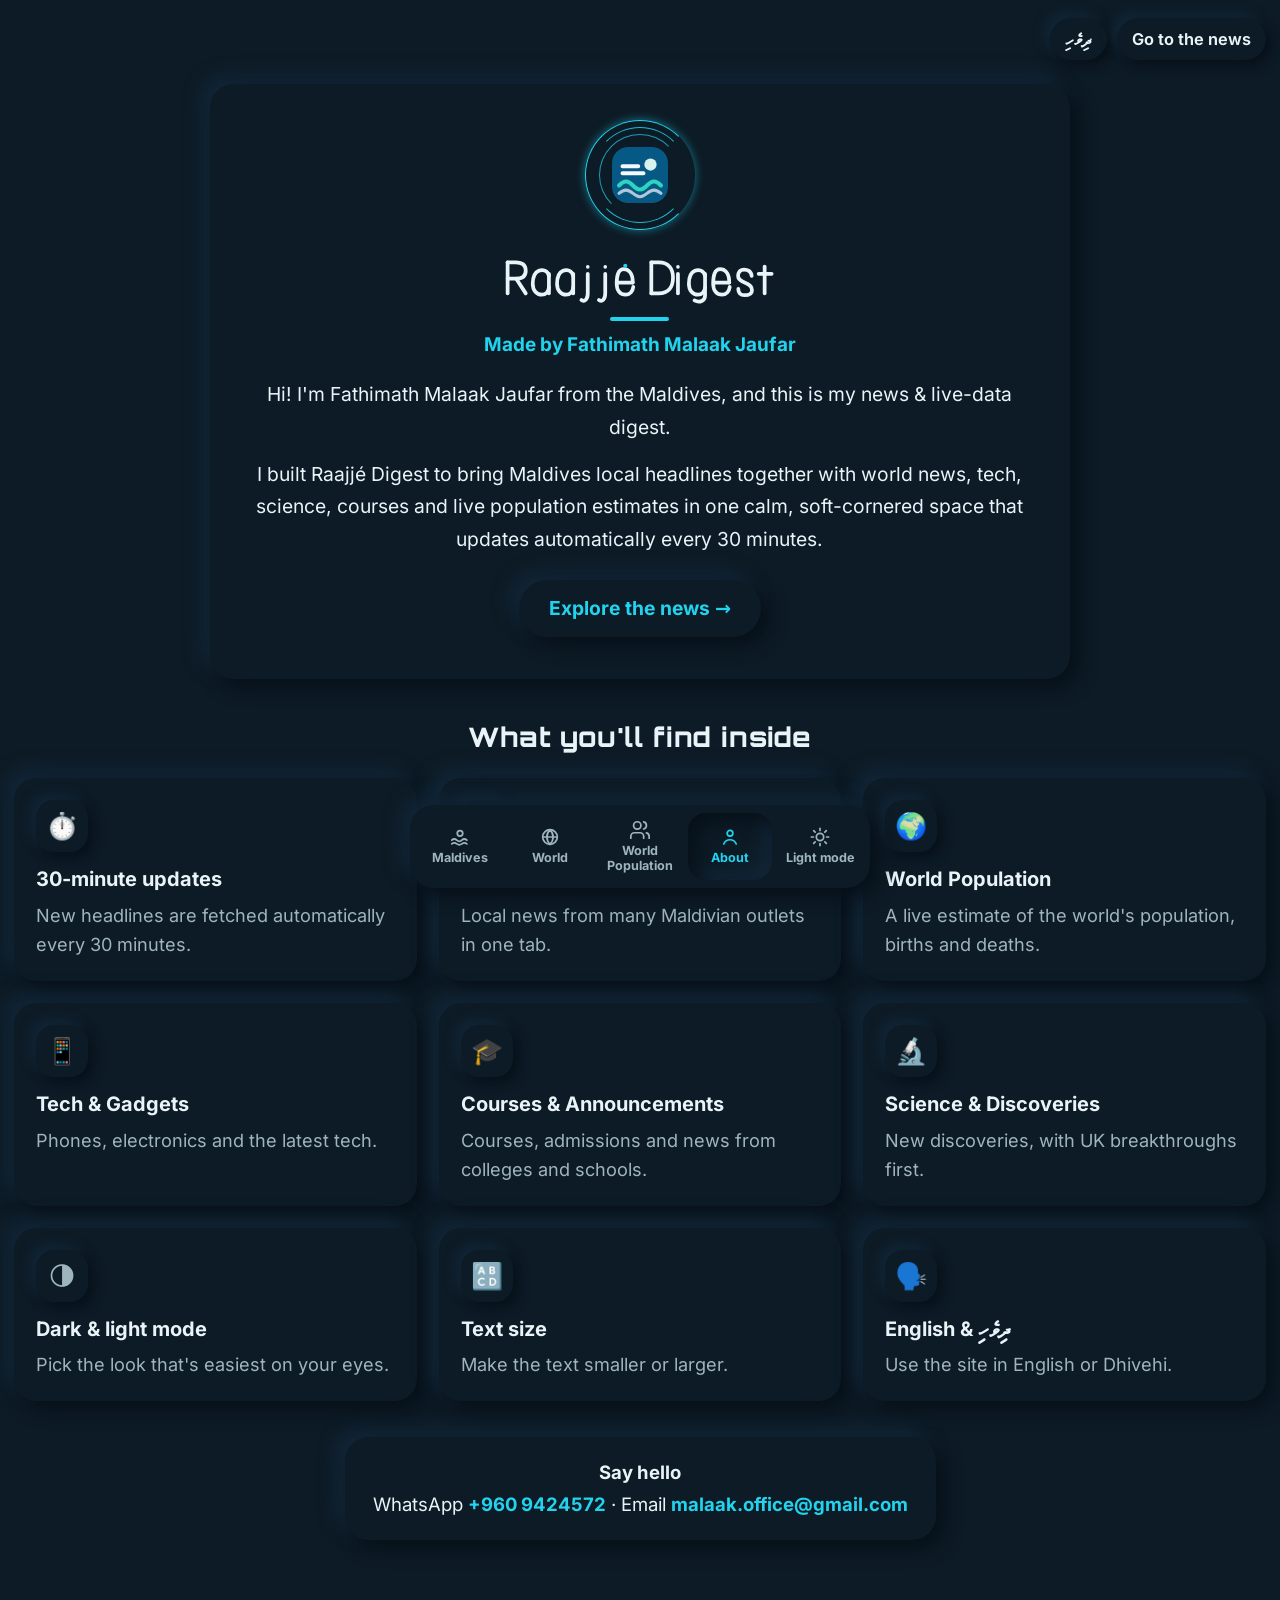
==== commit 12d2dd69: "feat: add a custom Raajjé Digest wordmark Hand-built monoline lettering with a cyan Jarvis dot on th" ====
--- a/about.html
+++ b/about.html
@@ -17,7 +17,7 @@
 <main>
   <div class="about-hero-card">
     <div class="core about-core" aria-hidden="true"><span class="ring r1"></span><span class="ring r2"></span><span class="ring r3"></span><img class="logo" src="logo-mark.svg" width="56" height="56" alt=""></div>
-    <h1 class="about-title" data-t="site"></h1>
+    <h1 class="about-title wordmark"><span class="vh" data-t="site">Raajjé Digest</span><svg class="wordmark-svg" viewBox="0 12 484.1 82" fill="none" stroke="currentColor" stroke-width="6.5" stroke-linecap="round" stroke-linejoin="round" overflow="visible" aria-hidden="true" focusable="false"><g id="rd-wordmark"><g transform="translate(8.00 0)"><path d="M 3.5 16 V 70"/><path d="M 3.5 16 H 17.5 C 30.5 16 35 22 35 30.5 C 35 39 30.5 44.5 17.5 44.5 H 3.5"/><path d="M 18.5 44.5 L 35 70"/></g><g transform="translate(51.80 0)"><path d="M 31.5 36 V 70"/><path d="M 31.5 39.5 C 29.5 30 20.5 27.8 13.8 30.6 C 5.2 34.2 3.4 44 3.4 53.2 C 3.4 65 10.2 72.3 19.2 72.3 C 26.6 72.3 31.5 66.2 31.5 59.5"/></g><g transform="translate(94.00 0)"><path d="M 31.5 36 V 70"/><path d="M 31.5 39.5 C 29.5 30 20.5 27.8 13.8 30.6 C 5.2 34.2 3.4 44 3.4 53.2 C 3.4 65 10.2 72.3 19.2 72.3 C 26.6 72.3 31.5 66.2 31.5 59.5"/></g><g transform="translate(136.60 0)"><path d="M 14.2 36 V 70 C 14.2 80.5 9 85.5 3.2 81.5"/><circle class="dot" cx="14.20" cy="24.00" r="3.15" stroke="none" fill="currentColor"/></g><g transform="translate(167.00 0)"><path d="M 14.2 36 V 70 C 14.2 80.5 9 85.5 3.2 81.5"/><circle class="dot" cx="14.20" cy="24.00" r="3.15" stroke="none" fill="currentColor"/></g><g transform="translate(197.80 0)"><path d="M 31.2 51.2 H 5.2"/><path d="M 31.2 51.2 C 31.6 33 22.2 27.8 15.6 27.8 C 5.8 27.8 3.3 39.6 3.3 53 C 3.3 66.8 10.2 72.3 18.6 72.3 C 26.2 72.3 31.2 66.2 32.1 58.8"/><circle class="accent" cx="18.20" cy="22.20" r="3.55" stroke="none"/></g><g transform="translate(240.80 0)"></g><g transform="translate(257.80 0)"><path d="M 3.5 16 V 70"/><path d="M 3.5 16 H 16.5 C 33.5 16 41.2 27.2 41.2 43 C 41.2 58.8 33.5 70 16.5 70 H 3.5"/></g><g transform="translate(299.40 0)"><path d="M 8.2 36 V 70"/><circle class="dot" cx="8.20" cy="24.00" r="3.15" stroke="none" fill="currentColor"/></g><g transform="translate(323.20 0)"><path d="M 31.5 36 V 73.5 C 31.5 82.8 22.2 87.2 13.2 82.2"/><path d="M 31.5 39.5 C 29.5 30 20.5 27.8 13.8 30.6 C 5.2 34.2 3.4 44 3.4 53.2 C 3.4 65 10.2 72.3 19.2 72.3 C 26.6 72.3 31.5 66.2 31.5 59.5"/></g><g transform="translate(365.50 0)"><path d="M 31.2 51.2 H 5.2"/><path d="M 31.2 51.2 C 31.6 33 22.2 27.8 15.6 27.8 C 5.8 27.8 3.3 39.6 3.3 53 C 3.3 66.8 10.2 72.3 18.6 72.3 C 26.2 72.3 31.2 66.2 32.1 58.8"/></g><g transform="translate(407.90 0)"><path d="M 27.8 39.5 C 27 31.2 20.2 28.6 14.6 28.6 C 7 28.6 4.2 34.8 4.2 39.8 C 4.2 46.2 9.6 48.8 16.4 51.4 C 23.8 54.2 28.4 57.6 28.4 64.4 C 28.4 71.2 21.8 73.2 15.2 73.2 C 8.2 73.2 4.4 68.4 4.6 62.4"/></g><g transform="translate(445.10 0)"><path d="M 13.2 23.5 V 70"/><path d="M 2.8 36 H 25.4"/></g></g></svg></h1>
     <p class="made" data-t="madeBy"></p>
     <p class="intro" data-t="intro"></p>
     <p class="intro" data-t="why"></p>
--- a/styles.css
+++ b/styles.css
@@ -40,6 +40,7 @@
   --insm:inset 5px 5px 12px #071018,inset -5px -5px 12px #13283a;
   --focus:0 0 0 3px rgba(34,211,238,.45);
   --glow:0 0 10px rgba(34,211,238,.5);
+  --dock-space:calc(108px + env(safe-area-inset-bottom, 0px));
 }
 
 :root[data-theme=light]{
@@ -177,16 +178,24 @@
 .core .r3{inset:14px;animation-duration:13s;border-bottom-color:transparent;opacity:.7}
 .core img{width:36px;height:36px;aspect-ratio:1;position:relative;z-index:1;border-radius:10px}
 .brand-meta{min-width:0}
-.title-row{display:flex;align-items:center;gap:10px;flex-wrap:wrap}
-.brand h1,.about-title{
-  position:relative;display:inline-block;max-width:100%;margin:0;
-  font-size:1.55rem;font-weight:800;letter-spacing:.03em;line-height:1.18;color:var(--ink);
-}
-.brand h1::after,h1.about-title::after{
-  content:"";display:block;width:3.2rem;height:4px;margin-top:6px;border-radius:999px;
+.title-row{display:flex;align-items:flex-start;gap:10px;flex-wrap:wrap}
+.live-pill{margin-top:.35rem}
+.wordmark{
+  position:relative;display:inline-flex;flex-direction:column;align-items:flex-start;
+  max-width:100%;margin:0;color:var(--ink);line-height:0;
+}
+.wordmark-svg{
+  display:block;height:1.85rem;width:auto;max-width:100%;overflow:visible;color:var(--ink);
+}
+.wordmark-svg .accent{fill:var(--cyan);stroke:none}
+.wordmark-svg .dot{fill:currentColor;stroke:none}
+.wordmark::after{
+  content:"";display:block;width:3.2rem;height:4px;margin-top:10px;border-radius:999px;
   background:var(--cyan);transform-origin:start;animation:draw .75s var(--ease) .15s both;
 }
-h1.about-title::after{margin-inline:auto;transform-origin:center}
+h1.about-title.wordmark{align-items:center}
+h1.about-title.wordmark::after{margin-inline:auto;transform-origin:center}
+.about-title .wordmark-svg{height:2.55rem}
 .live-pill{
   display:inline-flex;align-items:center;gap:6px;
   font-size:.76rem;font-weight:700;
@@ -589,7 +598,7 @@
 footer a{color:var(--teal);font-weight:750;text-decoration:none}
 footer a:hover{text-decoration:underline;text-underline-offset:3px}
 .load-fail{align-items:flex-start;text-align:start}
-.load-fail button{margin-top:8px}
+.load-fail button{margin-top:10px}
 
 /* Responsive layout & stream mode */
 @media (min-width:760px){
@@ -650,7 +659,7 @@
   .tools{width:100%;justify-content:space-between;border-radius:22px}
   .search-wrap{flex:1 1 100%;order:-1}
   .search-wrap input,.search-wrap input:focus{width:100%}
-  .brand h1{font-size:1.35rem}
+  .brand .wordmark-svg{height:1.58rem}
   .sub-sep{display:none}
 }
 
@@ -662,6 +671,12 @@
   #hud-filters .filt button{width:auto}
   .hud-shell nav#countries{position:static;max-width:100%;overflow:visible;flex-wrap:wrap;gap:8px}
   .hud-shell nav#countries button{flex:1 1 calc(50% - 8px);width:auto;min-width:min(100%,148px);white-space:normal;line-height:1.25}
+  .hud-left{
+    max-height:calc(100svh - var(--dock-space) - 8px);
+    overflow-y:auto;
+    padding-bottom:12px;
+    scrollbar-width:thin;
+  }
 }
 @media (min-width:1100px){
   .hud-shell{grid-template-columns:232px minmax(0,1fr) 280px;align-items:start}
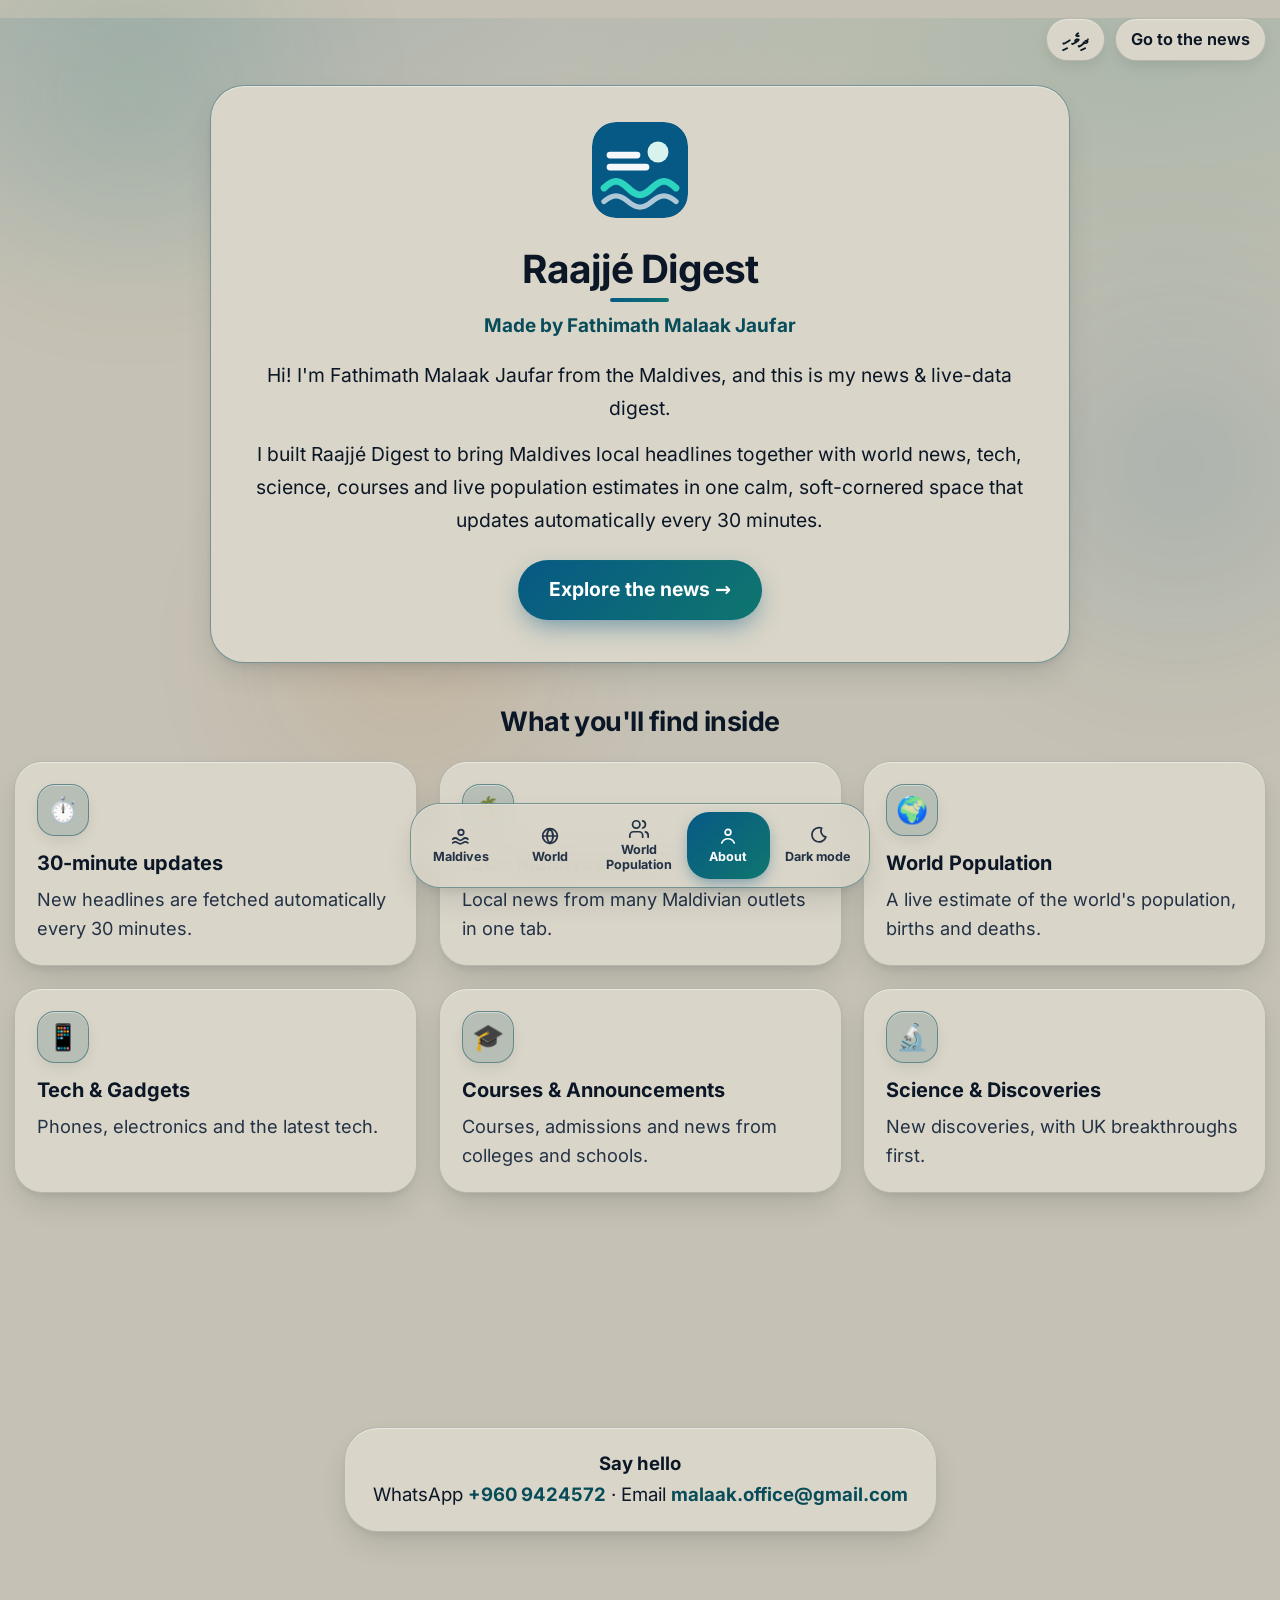
==== commit 5f7f4c38: "Merge 9dc514d0fd876ef985dc07430025b3cdefceaa68 into 8e1f7c0c839c7d6b0b51d30468dc532a49b1ebcf" ====
--- a/about.html
+++ b/about.html
@@ -1,6 +1,6 @@
 <!doctype html><html lang="en"><head><meta charset="utf-8"><meta name="viewport" content="width=device-width, initial-scale=1, viewport-fit=cover">
-<script>try{if(+localStorage.fontScale)document.documentElement.style.setProperty("--scale",localStorage.fontScale);const q=new URLSearchParams(location.search).get("theme");if(q)localStorage.theme=q;if(localStorage.theme==="light")document.documentElement.dataset.theme="light"}catch(e){document.documentElement.dataset.theme="light"}</script><script src="i18n.js"></script>
-<title>Raajjé Digest – About</title><meta name="theme-color" id="themeColor" content="#0d1b26">
+<script>try{if(localStorage.theme!="dark")document.documentElement.dataset.theme="light";if(+localStorage.fontScale)document.documentElement.style.setProperty("--scale",localStorage.fontScale)}catch(e){document.documentElement.dataset.theme="light"}</script><script src="i18n.js"></script>
+<title>Raajjé Digest – About</title><meta name="theme-color" id="themeColor" content="#c5c1b4">
 <link rel="icon" href="logo-mark.svg" type="image/svg+xml">
 <link rel="icon" href="favicon-32.png" sizes="32x32" type="image/png">
 <link rel="icon" href="favicon-192.png" sizes="192x192" type="image/png">
@@ -9,15 +9,14 @@
 
 <link rel="preload" href="fonts/Faruma.woff2" as="font" type="font/woff2" crossorigin>
 <link rel="preload" href="fonts/inter-latin.woff2" as="font" type="font/woff2" crossorigin>
-<link rel="preload" href="fonts/orbitron-latin.woff2" as="font" type="font/woff2" crossorigin>
-<style>html{background:#0d1b26}html[data-theme=light]{background:#e6edf2}</style>
+<style>html{background:#050a12}html[data-theme=light]{background:#c5c1b4}</style>
 <link rel="stylesheet" href="styles.css"></head><body class="about">
 <div class="ambient-bg" aria-hidden="true"><div class="orb orb-1"></div><div class="orb orb-2"></div><div class="orb orb-3"></div></div>
 <div class="top"><button type="button" id="lg"></button><button type="button" id="go2" data-t="skip"></button></div>
 <main>
   <div class="about-hero-card">
-    <div class="core about-core" aria-hidden="true"><span class="ring r1"></span><span class="ring r2"></span><span class="ring r3"></span><img class="logo" src="logo-mark.svg" width="56" height="56" alt=""></div>
-    <h1 class="about-title wordmark"><span class="vh" data-t="site">Raajjé Digest</span><svg class="wordmark-svg" viewBox="0 12 484.1 82" fill="none" stroke="currentColor" stroke-width="6.5" stroke-linecap="round" stroke-linejoin="round" overflow="visible" aria-hidden="true" focusable="false"><g id="rd-wordmark"><g transform="translate(8.00 0)"><path d="M 3.5 16 V 70"/><path d="M 3.5 16 H 17.5 C 30.5 16 35 22 35 30.5 C 35 39 30.5 44.5 17.5 44.5 H 3.5"/><path d="M 18.5 44.5 L 35 70"/></g><g transform="translate(51.80 0)"><path d="M 31.5 36 V 70"/><path d="M 31.5 39.5 C 29.5 30 20.5 27.8 13.8 30.6 C 5.2 34.2 3.4 44 3.4 53.2 C 3.4 65 10.2 72.3 19.2 72.3 C 26.6 72.3 31.5 66.2 31.5 59.5"/></g><g transform="translate(94.00 0)"><path d="M 31.5 36 V 70"/><path d="M 31.5 39.5 C 29.5 30 20.5 27.8 13.8 30.6 C 5.2 34.2 3.4 44 3.4 53.2 C 3.4 65 10.2 72.3 19.2 72.3 C 26.6 72.3 31.5 66.2 31.5 59.5"/></g><g transform="translate(136.60 0)"><path d="M 14.2 36 V 70 C 14.2 80.5 9 85.5 3.2 81.5"/><circle class="dot" cx="14.20" cy="24.00" r="3.15" stroke="none" fill="currentColor"/></g><g transform="translate(167.00 0)"><path d="M 14.2 36 V 70 C 14.2 80.5 9 85.5 3.2 81.5"/><circle class="dot" cx="14.20" cy="24.00" r="3.15" stroke="none" fill="currentColor"/></g><g transform="translate(197.80 0)"><path d="M 31.2 51.2 H 5.2"/><path d="M 31.2 51.2 C 31.6 33 22.2 27.8 15.6 27.8 C 5.8 27.8 3.3 39.6 3.3 53 C 3.3 66.8 10.2 72.3 18.6 72.3 C 26.2 72.3 31.2 66.2 32.1 58.8"/><circle class="accent" cx="18.20" cy="22.20" r="3.55" stroke="none"/></g><g transform="translate(240.80 0)"></g><g transform="translate(257.80 0)"><path d="M 3.5 16 V 70"/><path d="M 3.5 16 H 16.5 C 33.5 16 41.2 27.2 41.2 43 C 41.2 58.8 33.5 70 16.5 70 H 3.5"/></g><g transform="translate(299.40 0)"><path d="M 8.2 36 V 70"/><circle class="dot" cx="8.20" cy="24.00" r="3.15" stroke="none" fill="currentColor"/></g><g transform="translate(323.20 0)"><path d="M 31.5 36 V 73.5 C 31.5 82.8 22.2 87.2 13.2 82.2"/><path d="M 31.5 39.5 C 29.5 30 20.5 27.8 13.8 30.6 C 5.2 34.2 3.4 44 3.4 53.2 C 3.4 65 10.2 72.3 19.2 72.3 C 26.6 72.3 31.5 66.2 31.5 59.5"/></g><g transform="translate(365.50 0)"><path d="M 31.2 51.2 H 5.2"/><path d="M 31.2 51.2 C 31.6 33 22.2 27.8 15.6 27.8 C 5.8 27.8 3.3 39.6 3.3 53 C 3.3 66.8 10.2 72.3 18.6 72.3 C 26.2 72.3 31.2 66.2 32.1 58.8"/></g><g transform="translate(407.90 0)"><path d="M 27.8 39.5 C 27 31.2 20.2 28.6 14.6 28.6 C 7 28.6 4.2 34.8 4.2 39.8 C 4.2 46.2 9.6 48.8 16.4 51.4 C 23.8 54.2 28.4 57.6 28.4 64.4 C 28.4 71.2 21.8 73.2 15.2 73.2 C 8.2 73.2 4.4 68.4 4.6 62.4"/></g><g transform="translate(445.10 0)"><path d="M 13.2 23.5 V 70"/><path d="M 2.8 36 H 25.4"/></g></g></svg></h1>
+    <img class="logo" src="logo-mark.svg" width="96" height="96" alt="">
+    <h1 class="about-title" data-t="site"></h1>
     <p class="made" data-t="madeBy"></p>
     <p class="intro" data-t="intro"></p>
     <p class="intro" data-t="why"></p>
--- a/styles.css
+++ b/styles.css
@@ -1,71 +1,74 @@
-/* Raajjé Digest — Soft UI Jarvis */
+/* Raajjé Digest — Ultra-Soft Squircle Lagoon Bento & Spring Choreography */
+
 @font-face{font-family:"Faruma";src:url("fonts/Faruma.woff2") format("woff2");font-display:swap;unicode-range:U+0780-07BF,U+060C,U+061B,U+061F}
 @font-face{font-family:"Noto Sans Thaana";src:url("fonts/NotoSansThaana.woff2") format("woff2");font-weight:100 900;font-display:swap;unicode-range:U+0780-07BF,U+060C,U+061B,U+061F,U+200C-200F,U+FDF2,U+FDFD}
 @font-face{font-family:"Inter";font-style:normal;font-weight:400 700;font-display:swap;src:url("fonts/inter-latin-ext.woff2") format("woff2");unicode-range:U+0100-02BA,U+02BD-02C5,U+02C7-02CC,U+02CE-02D7,U+02DD-02FF,U+0304,U+0308,U+0329,U+1D00-1DBF,U+1E00-1E9F,U+1EF2-1EFF,U+2020,U+20A0-20AB,U+20AD-20C4,U+2113,U+2C60-2C7F,U+A720-A7FF}
 @font-face{font-family:"Inter";font-style:normal;font-weight:400 700;font-display:swap;src:url("fonts/inter-latin.woff2") format("woff2");unicode-range:U+0000-00FF,U+0131,U+0152-0153,U+02BB-02BC,U+02C6,U+02DA,U+02DC,U+0304,U+0308,U+0329,U+2000-206F,U+20AC,U+2122,U+2191,U+2193,U+2212,U+2215,U+FEFF,U+FFFD}
-@font-face{font-family:"Orbitron";font-style:normal;font-weight:500 800;font-display:swap;src:url("fonts/orbitron-latin.woff2") format("woff2");unicode-range:U+0000-00FF,U+0131,U+0152-0153,U+02BB-02BC,U+02C6,U+02DA,U+02DC,U+0304,U+0308,U+0329,U+2000-206F,U+20AC,U+2122,U+2191,U+2193,U+2212,U+2215,U+FEFF,U+FFFD}
 
 :root{
   color-scheme:dark;
   --fs:18.5px;
   --scale:1;
-  --bg:#0d1b26;
-  --surface:#0d1b26;
-  --surface-hi:#0d1b26;
-  --well:#0d1b26;
-  --ink:#e8f4f8;
-  --muted:#9eb4bf;
-  --teal:#22d3ee;
-  --blue:#22d3ee;
-  --acc:#22d3ee;
-  --acc-grad:linear-gradient(135deg,#22d3ee,#67e8f9);
-  --on:#0d1b26;
-  --accent-soft:transparent;
+  --bg:#050a12;
+  --bg-grad:radial-gradient(1200px 600px at 12% -10%,rgba(15,118,110,.18),transparent 65%),radial-gradient(1000px 550px at 90% 5%,rgba(7,89,133,.16),transparent 60%);
+  --surface:#0c1624;
+  --surface-hi:#122033;
+  --well:#04080f;
+  --ink:#f6f8fc;
+  --muted:#b7c6d8;
+  --teal:#2dd4bf;
+  --blue:#38bdf8;
+  --acc:#075985;
+  --acc-grad:linear-gradient(135deg,#075985 0%,#0f766e 100%);
+  --on:#ffffff;
+  --accent-soft:rgba(45,212,191,.16);
   --warm:#fbbf24;
   --coral:#fb7185;
-  --cyan:#22d3ee;
+  --edge:rgba(148,163,184,.22);
+  --edge-hi:rgba(45,212,191,.42);
+  --hi:rgba(255,255,255,.06);
+  --lo:rgba(2,6,23,.68);
   --page:1480px;
-  --r-xl:24px;
-  --r-lg:22px;
-  --r:20px;
-  --r-md:18px;
-  --r-sm:16px;
-  --display:"Faruma","Noto Sans Thaana","Orbitron",sans-serif;
+  --r-xl:34px;
+  --r-lg:28px;
+  --r:26px;
+  --r-md:20px;
+  --r-sm:14px;
   --ease:cubic-bezier(.22,1,.36,1);
   --spring:cubic-bezier(.34,1.56,.64,1);
-  --up:8px 8px 18px #071018,-8px -8px 18px #13283a;
-  --upsm:5px 5px 12px #071018,-5px -5px 12px #13283a;
-  --up-hover:10px 10px 22px #071018,-10px -10px 22px #13283a;
-  --in:inset 8px 8px 18px #071018,inset -8px -8px 18px #13283a;
-  --insm:inset 5px 5px 12px #071018,inset -5px -5px 12px #13283a;
-  --focus:0 0 0 3px rgba(34,211,238,.45);
-  --glow:0 0 10px rgba(34,211,238,.5);
-  --dock-space:calc(108px + env(safe-area-inset-bottom, 0px));
+  --up:0 16px 36px -8px var(--lo),0 4px 12px -2px rgba(2,6,23,.45),inset 0 1px 0 var(--hi);
+  --upsm:0 8px 20px -4px var(--lo),inset 0 1px 0 var(--hi);
+  --up-hover:0 24px 48px -10px rgba(2,6,23,.8),0 0 28px -6px rgba(15,118,110,.28),inset 0 1px 0 rgba(255,255,255,.14);
+  --in:inset 3px 3px 8px rgba(2,6,23,.75),inset -2px -2px 6px rgba(255,255,255,.04);
+  --insm:inset 2px 2px 5px rgba(2,6,23,.6);
 }
 
 :root[data-theme=light]{
   color-scheme:light;
-  --bg:#e6edf2;
-  --surface:#e6edf2;
-  --surface-hi:#e6edf2;
-  --well:#e6edf2;
-  --ink:#0b2a36;
-  --muted:#3a5560;
-  --teal:#0c6278;
-  --blue:#0e7490;
-  --acc:#0e7490;
-  --acc-grad:linear-gradient(135deg,#0e7490,#0c6278);
-  --on:#e6edf2;
+  --bg:#c5c1b4;
+  --bg-grad:radial-gradient(1200px 600px at 10% -10%,rgba(7,89,133,.16),transparent 65%),radial-gradient(1000px 550px at 90% 5%,rgba(15,118,110,.14),transparent 60%);
+  --surface:#d9d5c8;
+  --surface-hi:#e6e1d4;
+  --well:#b4b9c4;
+  --ink:#0b1626;
+  --muted:#243246;
+  --teal:#084c5a;
+  --blue:#075985;
+  --acc:#075985;
+  --acc-grad:linear-gradient(135deg,#075985 0%,#0f766e 100%);
+  --on:#ffffff;
+  --accent-soft:rgba(8,76,90,.16);
   --warm:#7c2d12;
   --coral:#be123c;
-  --cyan:#0e7490;
-  --up:8px 8px 16px #c3ccd4,-8px -8px 16px #ffffff;
-  --upsm:5px 5px 12px #c3ccd4,-5px -5px 12px #ffffff;
-  --up-hover:10px 10px 20px #c3ccd4,-10px -10px 20px #ffffff;
-  --in:inset 8px 8px 16px #c3ccd4,inset -8px -8px 16px #ffffff;
-  --insm:inset 5px 5px 10px #c3ccd4,inset -5px -5px 10px #ffffff;
-  --focus:0 0 0 3px rgba(14,116,144,.35);
-  --glow:0 0 8px rgba(14,116,144,.35);
+  --edge:rgba(11,22,38,.16);
+  --edge-hi:rgba(8,76,90,.48);
+  --hi:rgba(255,255,255,.55);
+  --lo:rgba(11,22,38,.16);
+  --up:0 14px 32px -8px rgba(11,22,38,.16),0 4px 10px -2px rgba(11,22,38,.08),inset 0 1px 0 rgba(255,255,255,.45);
+  --upsm:0 6px 16px -4px rgba(11,22,38,.12),inset 0 1px 0 rgba(255,255,255,.4);
+  --up-hover:0 22px 44px -10px rgba(7,89,133,.28),0 6px 16px -4px rgba(11,22,38,.12),inset 0 1px 0 rgba(255,255,255,.45);
+  --in:inset 2px 2px 6px rgba(15,23,42,.09),inset -2px -2px 6px rgba(255,255,255,.85);
+  --insm:inset 1px 1px 4px rgba(15,23,42,.08);
 }
 
 *{box-sizing:border-box}
@@ -73,7 +76,7 @@
   font-size:calc(var(--fs) * var(--scale));
   -webkit-text-size-adjust:100%;
   background:var(--bg);
-  scrollbar-color:var(--muted) var(--bg);
+  scrollbar-color:var(--edge) var(--bg);
   max-width:100%;
   overflow-x:clip;
   scroll-behavior:smooth;
@@ -82,7 +85,9 @@
   margin:0;
   min-height:100vh;
   max-width:100%;
-  background:var(--bg);
+  background-color:var(--bg);
+  background-image:var(--bg-grad);
+  background-attachment:fixed;
   color:var(--ink);
   font:400 1rem/1.65 "Faruma","Noto Sans Thaana","Inter",system-ui,-apple-system,"Segoe UI",Roboto,sans-serif;
   -webkit-font-smoothing:antialiased;
@@ -99,15 +104,49 @@
 button,a,input{touch-action:manipulation;-webkit-tap-highlight-color:transparent}
 button{user-select:none}
 :focus{outline:none}
-:focus-visible{outline:3px solid var(--cyan);outline-offset:3px}
-::selection{background:rgba(34,211,238,.22);color:var(--ink)}
-:root[data-theme=light] ::selection{background:rgba(14,116,144,.22)}
-
-.ambient-bg{display:none}
-
+:focus-visible{outline:3px solid var(--blue);outline-offset:3px}
+::selection{background:var(--accent-soft);color:var(--ink)}
+
+/* Ambient Floating Background Orbs */
+.ambient-bg{
+  position:fixed;inset:0;pointer-events:none;z-index:0;overflow:hidden;
+}
+.orb{
+  position:absolute;border-radius:50%;filter:blur(75px);opacity:.28;
+  will-change:transform;
+}
+:root[data-theme=light] .orb{opacity:.18}
+.orb-1{
+  width:420px;height:420px;top:-120px;left:-80px;
+  background:radial-gradient(circle,#0f766e,transparent 70%);
+  animation:floatOrb1 18s ease-in-out infinite alternate;
+}
+.orb-2{
+  width:480px;height:480px;top:25%;right:-140px;
+  background:radial-gradient(circle,#075985,transparent 70%);
+  animation:floatOrb2 22s ease-in-out infinite alternate;
+}
+.orb-3{
+  width:360px;height:360px;bottom:8%;left:18%;
+  background:radial-gradient(circle,#b45309,transparent 70%);
+  animation:floatOrb3 20s ease-in-out infinite alternate;
+}
+
+@keyframes floatOrb1{
+  0%{transform:translate(0,0) scale(1)}
+  100%{transform:translate(70px,50px) scale(1.14)}
+}
+@keyframes floatOrb2{
+  0%{transform:translate(0,0) scale(1)}
+  100%{transform:translate(-80px,65px) scale(1.1)}
+}
+@keyframes floatOrb3{
+  0%{transform:translate(0,0) scale(1)}
+  100%{transform:translate(55px,-45px) scale(1.16)}
+}
 @keyframes rise{
-  from{opacity:0;transform:translateY(14px)}
-  to{opacity:1;transform:translateY(0)}
+  from{opacity:0;transform:translateY(18px) scale(.97)}
+  to{opacity:1;transform:translateY(0) scale(1)}
 }
 @keyframes draw{
   from{transform:scaleX(0)}
@@ -119,7 +158,8 @@
 }
 @keyframes press{
   0%{transform:scale(1)}
-  45%{transform:scale(.96)}
+  45%{transform:scale(.92)}
+  80%{transform:scale(1.04)}
   100%{transform:scale(1)}
 }
 @keyframes swap{
@@ -128,88 +168,90 @@
 }
 @keyframes pulseDot{
   0%,100%{transform:scale(1);opacity:1}
-  50%{transform:scale(1.45);opacity:.5}
+  50%{transform:scale(1.55);opacity:.45}
+}
+@keyframes waveBob{
+  0%,100%{transform:translateY(0)}
+  50%{transform:translateY(-2px)}
 }
 @keyframes tickerScroll{
   0%{transform:translateX(0)}
   100%{transform:translateX(-50%)}
 }
-@keyframes spin{to{transform:rotate(360deg)}}
-
-h1,h2,h3,.hud-kicker,.status-line,.ticker-badge,.count-pill,.live-pill,.hud-num{
-  font-family:var(--display);
-  letter-spacing:.04em;
+@keyframes spinOnce{
+  from{transform:rotate(-90deg) scale(.8)}
+  to{transform:rotate(0deg) scale(1)}
 }
 
 /* Masthead */
-header{position:relative;z-index:10;padding:18px 0 6px;max-width:100%}
+header{
+  position:relative;z-index:10;
+  padding:18px 0 6px;max-width:100%;
+}
 header .w{
   width:min(var(--page),calc(100% - 28px));
   margin-inline:auto;
-  display:flex;flex-wrap:wrap;gap:16px 20px;
-  align-items:center;justify-content:space-between;
+  display:flex;
+  flex-wrap:wrap;
+  gap:16px 20px;
+  align-items:center;
+  justify-content:space-between;
   min-width:0;
-  background:var(--bg);
-  border:0;
+  background:var(--surface);
+  border:1px solid var(--edge);
   border-radius:var(--r-xl);
-  padding:18px 22px;
+  padding:16px 22px;
   box-shadow:var(--up);
   animation:rise .55s var(--ease) both;
 }
-.brand{display:flex;gap:15px;align-items:flex-start;min-width:0}
+.brand{display:flex;gap:15px;align-items:center;min-width:0}
 .brand-logo{
-  width:58px;height:58px;flex:none;display:block;
-  background:transparent;border:0;box-shadow:none;border-radius:16px;
+  width:58px;height:58px;flex:none;
+  display:block;
+  background:transparent;border:0;box-shadow:none;
+  border-radius:16px;
 }
 .brand-logo img,.brand img{
-  width:58px;height:58px;aspect-ratio:1/1;display:block;border-radius:16px;
-}
-.core{
-  width:64px;height:64px;flex:none;display:grid;place-items:center;position:relative;
-}
-.core .ring{
-  position:absolute;border-radius:50%;
-  border:1.5px solid var(--cyan);
-  border-right-color:transparent;
-  animation:spin 9s linear infinite;
-}
-.core .r1{inset:0;box-shadow:var(--glow)}
-.core .r2{inset:7px;animation-duration:6s;animation-direction:reverse;border-left-color:transparent;opacity:.85}
-.core .r3{inset:14px;animation-duration:13s;border-bottom-color:transparent;opacity:.7}
-.core img{width:36px;height:36px;aspect-ratio:1;position:relative;z-index:1;border-radius:10px}
+  width:58px;height:58px;aspect-ratio:1/1;display:block;
+  border-radius:16px;
+}
 .brand-meta{min-width:0}
-.title-row{display:flex;align-items:flex-start;gap:10px;flex-wrap:wrap}
-.live-pill{margin-top:.35rem}
-.wordmark{
-  position:relative;display:inline-flex;flex-direction:column;align-items:flex-start;
-  max-width:100%;margin:0;color:var(--ink);line-height:0;
-}
-.wordmark-svg{
-  display:block;height:1.85rem;width:auto;max-width:100%;overflow:visible;color:var(--ink);
-}
-.wordmark-svg .accent{fill:var(--cyan);stroke:none}
-.wordmark-svg .dot{fill:currentColor;stroke:none}
-.wordmark::after{
-  content:"";display:block;width:3.2rem;height:4px;margin-top:10px;border-radius:999px;
-  background:var(--cyan);transform-origin:start;animation:draw .75s var(--ease) .15s both;
-}
-h1.about-title.wordmark{align-items:center}
-h1.about-title.wordmark::after{margin-inline:auto;transform-origin:center}
-.about-title .wordmark-svg{height:2.55rem}
+.title-row{display:flex;align-items:center;gap:10px;flex-wrap:wrap}
+.brand h1,.about-title{
+  position:relative;
+  display:inline-block;
+  max-width:100%;
+  margin:0;
+  font-size:1.55rem;
+  font-weight:850;
+  letter-spacing:-.025em;
+  line-height:1.18;
+}
+.brand h1::after,h1.about-title::after{
+  content:"";
+  display:block;
+  width:3.2rem;
+  height:4px;
+  margin-top:6px;
+  border-radius:999px;
+  background:var(--acc-grad);
+  transform-origin:start;
+  animation:draw .75s var(--ease) .15s both;
+}
+h1.about-title::after{margin-inline:auto;transform-origin:center}
 .live-pill{
   display:inline-flex;align-items:center;gap:6px;
   font-size:.76rem;font-weight:700;
-  padding:5px 12px;border-radius:999px;
-  background:var(--bg);color:var(--teal);
-  border:0;box-shadow:var(--insm);
+  padding:3px 10px;border-radius:999px;
+  background:var(--accent-soft);color:var(--teal);
+  border:1px solid var(--edge-hi);
 }
 .live-dot{
   width:7px;height:7px;border-radius:50%;
-  background:var(--cyan);
-  box-shadow:var(--glow);
+  background:#047857;
+  box-shadow:0 0 8px #047857;
   animation:pulseDot 2s ease-in-out infinite;
 }
-.status-line{font-size:.72rem;color:var(--teal);letter-spacing:.08em;margin-top:4px;text-transform:uppercase}
 .sub{font-size:.9rem;color:var(--muted);line-height:1.45;margin-top:3px}
 .sub-row{display:flex;align-items:center;gap:8px;flex-wrap:wrap;margin-top:2px}
 .sub-sep{opacity:.45}
@@ -217,159 +259,148 @@
 /* Command & Tools Bar */
 .tools{
   display:flex;gap:8px;flex-wrap:wrap;align-items:center;
-  width:100%;max-width:100%;min-width:0;
-  padding:8px;border-radius:24px;
-  background:var(--bg);border:0;box-shadow:var(--in);
+  max-width:100%;min-width:0;
+  padding:7px;border-radius:26px;
+  background:var(--well);border:1px solid var(--edge);box-shadow:var(--in);
 }
 .tools>*{flex:none}
 .search-wrap{
   position:relative;display:flex;align-items:center;
-  background:var(--bg);
-  border:0;border-radius:999px;
-  padding:0 12px;min-height:42px;min-width:0;
-  flex:1 1 220px;
-  box-shadow:var(--insm);
-  transition:box-shadow .25s var(--ease);
-}
-.search-wrap:focus-within{box-shadow:var(--insm),var(--focus)}
-.search-wrap svg{width:17px;height:17px;color:var(--cyan);flex:none}
+  background:var(--surface);
+  border:1px solid var(--edge);
+  border-radius:999px;
+  padding:0 12px;
+  min-height:42px;
+  box-shadow:var(--upsm);
+  transition:border-color .25s var(--ease),box-shadow .25s var(--ease),width .3s var(--ease);
+}
+.search-wrap:focus-within{
+  border-color:var(--blue);
+  box-shadow:0 0 0 3px var(--accent-soft);
+}
+.search-wrap svg{width:17px;height:17px;color:var(--muted);flex:none}
 .search-wrap input{
   border:0;background:transparent;color:var(--ink);
   font:inherit;font-size:.88rem;
-  padding:6px 8px;width:100%;min-width:0;outline:none;
-}
-.search-wrap input::placeholder{color:var(--muted);opacity:.8}
+  padding:6px 8px;width:155px;
+  outline:none;
+  transition:width .3s var(--ease);
+}
+.search-wrap input:focus{width:200px}
+.search-wrap input::placeholder{color:var(--muted);opacity:.75}
 .search-clear{
   min-height:24px !important;min-width:24px !important;
   padding:2px 6px !important;font-size:.75rem !important;
-  border-radius:999px;background:var(--bg) !important;
-  box-shadow:var(--upsm) !important;border:0 !important;
+  border-radius:999px;background:var(--well) !important;
+  box-shadow:none !important;border:0 !important;
   display:none;
 }
 .search-clear.show{display:inline-flex}
 
 button,header a.ab,a.cta{
   font:inherit;font-size:.88rem;font-weight:650;cursor:pointer;
-  border-radius:999px;border:0;
+  border-radius:999px;border:1px solid var(--edge);
   min-height:42px;padding:7px 15px;
-  background:var(--bg);color:var(--ink);
+  background:var(--surface);color:var(--ink);
   box-shadow:var(--upsm);
   text-decoration:none;
   display:inline-flex;align-items:center;justify-content:center;gap:6px;
-  transition:color .22s var(--ease),box-shadow .22s var(--ease),transform .22s var(--ease);
+  transition:background-color .22s var(--ease),color .22s var(--ease),border-color .22s var(--ease),box-shadow .22s var(--ease),transform .22s var(--spring);
 }
 @media (hover:hover) and (pointer:fine){
-  button:hover,header a.ab:hover{color:var(--teal);box-shadow:var(--up)}
-}
-button:active,header a.ab:active{box-shadow:var(--in);transform:translateY(1px) scale(.98)}
+  button:hover,header a.ab:hover{
+    color:var(--teal);border-color:var(--edge-hi);
+    box-shadow:var(--up);transform:translateY(-2px);
+  }
+}
+button:active,header a.ab:active{box-shadow:var(--in);transform:translateY(1px) scale(.97)}
 button[aria-pressed=true]{
-  box-shadow:var(--in);color:var(--teal);background:var(--bg);
+  box-shadow:var(--in);color:var(--teal);
+  background:var(--accent-soft);border-color:var(--edge-hi);
 }
 button:disabled,button:disabled:hover{
-  color:var(--muted);background:var(--bg);box-shadow:var(--insm);
+  color:var(--muted);background:var(--well);box-shadow:var(--insm);
   cursor:not-allowed;transform:none;opacity:.55;
 }
 button.pop{animation:press .28s var(--spring)}
 .fsz{
-  display:flex;gap:3px;padding:4px;border-radius:999px;
-  background:var(--bg);border:0;box-shadow:var(--in);
+  display:flex;gap:3px;padding:3px;border-radius:999px;
+  background:var(--well);border:1px solid var(--edge);box-shadow:var(--in);
 }
 .fsz button{
   min-width:38px;min-height:36px;padding:2px 8px;
   border:0;background:transparent;box-shadow:none;font-size:.84rem;
 }
 .fsz button[aria-pressed=true]{
-  background:var(--bg);color:var(--teal);box-shadow:var(--insm);border-radius:999px;
+  background:var(--surface);color:var(--teal);box-shadow:var(--upsm);border-radius:999px;
 }
 .fsz button:disabled{background:transparent;box-shadow:none}
 .badge-cnt{
   display:inline-grid;place-items:center;
   min-width:20px;height:20px;padding:0 6px;
   border-radius:999px;font-size:.74rem;font-weight:800;
-  background:var(--cyan);color:var(--on);
-  box-shadow:var(--glow);
-}
-
-/* Section navigation inside the HUD column */
+  background:var(--acc-grad);color:#fff;
+}
+
+/* Sticky Soft-Pill Section Navigation */
 nav#countries{
-  position:relative;z-index:5;
+  position:sticky;top:0;z-index:15;
   width:100%;max-width:100%;
-  display:flex;gap:8px;align-items:center;
+  display:flex;gap:9px;align-items:center;
   overflow-x:auto;overflow-y:hidden;overscroll-behavior-x:contain;
   scroll-snap-type:x proximity;
   scrollbar-width:none;
-  background:transparent;border:0;padding:2px;
+  isolation:isolate;
+  background:color-mix(in srgb,var(--bg) 92%,transparent);
+  border-bottom:1px solid var(--edge);
+  padding-block:12px 12px;
+  padding-inline:max(14px,calc((100% - var(--page)) / 2));
+}
+nav#countries::before{
+  content:"";position:absolute;inset:0;z-index:0;pointer-events:none;
+  backdrop-filter:blur(16px);-webkit-backdrop-filter:blur(16px);
 }
 nav#countries::-webkit-scrollbar{display:none}
 nav#countries button{
   position:relative;z-index:1;
   white-space:nowrap;scroll-snap-align:start;flex:none;
-  background:var(--bg);
-  border-radius:999px;
+  background:var(--surface);
+  border-radius:20px;
   padding:8px 16px;
 }
 nav#countries button[aria-pressed=true],.filt button[aria-pressed=true]{
-  background:var(--bg);color:var(--teal);
-  box-shadow:var(--in);
+  background:var(--acc-grad);color:#ffffff;
+  border-color:transparent;
+  box-shadow:0 6px 18px -4px rgba(7,89,133,.5);
 }
 nav#countries button[aria-pressed=true]:hover,.filt button[aria-pressed=true]:hover{
-  color:var(--teal);transform:none;
-}
-
-/* HUD layout */
-.hud-shell{
-  width:min(var(--page),calc(100% - 28px));
-  margin:16px auto 0;
-  display:grid;gap:16px;
-  grid-template-columns:minmax(0,1fr);
-}
-.hud-kicker{
-  font-size:.68rem;color:var(--teal);text-transform:uppercase;
-  margin:0 0 10px;letter-spacing:.06em;font-weight:700;
-}
-.hud-split .hud-kicker{letter-spacing:.04em;font-size:.6rem;margin:0 0 4px;line-height:1.3}
-.hud-left,.hud-right{
-  padding:16px;background:var(--bg);border:0;border-radius:var(--r-xl);box-shadow:var(--up);min-width:0;
-}
-.hud-readout{
-  background:var(--bg);border:0;border-radius:var(--r-lg);
-  padding:16px;box-shadow:var(--in);
-}
-.hud-num{
-  font-size:clamp(1rem,1.6vw,1.35rem);color:var(--teal);
-  font-variant-numeric:tabular-nums;overflow-wrap:anywhere;
-}
-.hud-split{display:grid;grid-template-columns:1fr 1fr;gap:8px;margin-top:10px}
-.hud-split b{display:block;color:var(--ink);font-size:clamp(.68rem,.9vw,.8rem);white-space:nowrap;font-variant-numeric:tabular-nums;font-family:var(--display);letter-spacing:0}
-#hud-filters .filt{margin:8px 0 0;flex-direction:column;align-items:stretch;padding:8px;box-shadow:var(--in)}
-#hud-filters .filt button{width:100%}
-.hud-shell #list,.hud-shell .ticker-wrap{width:100%;margin:0}
-.hud-shell #list{padding:0}
-
-/* Live Headline Ticker */
+  color:#ffffff;transform:translateY(-1px);
+}
+
+/* Live Headline Ticker Ribbon */
 .ticker-wrap{
   width:min(var(--page),calc(100% - 28px));
   margin:14px auto 0;
-  background:var(--bg);
-  border:0;border-radius:var(--r-lg);
-  padding:8px 14px;
+  background:var(--surface);
+  border:1px solid var(--edge);
+  border-radius:999px;
+  padding:7px 14px;
   display:flex;align-items:center;gap:12px;
-  box-shadow:var(--in);
+  box-shadow:var(--upsm);
   overflow:hidden;
   position:relative;z-index:2;
 }
 .ticker-badge{
   flex:none;
-  background:var(--bg);color:var(--teal);
-  font-size:.75rem;font-weight:800;letter-spacing:.12em;text-transform:uppercase;
-  padding:5px 12px;border-radius:999px;
+  background:var(--acc-grad);color:#fff;
+  font-size:.75rem;font-weight:800;letter-spacing:.03em;text-transform:uppercase;
+  padding:4px 11px;border-radius:999px;
   display:inline-flex;align-items:center;gap:6px;
-  box-shadow:var(--upsm);
 }
 .ticker-track{
   flex:1;overflow:hidden;white-space:nowrap;
-  mask-image:linear-gradient(90deg,transparent,#000 8%,#000 92%,transparent);
-  -webkit-mask-image:linear-gradient(90deg,transparent,#000 8%,#000 92%,transparent);
+  mask-image:linear-gradient(90deg,transparent,#000 2%,#000 98%,transparent);
+  -webkit-mask-image:linear-gradient(90deg,transparent,#000 2%,#000 98%,transparent);
 }
 .ticker-inner{
   display:inline-flex;gap:28px;align-items:center;
@@ -383,90 +414,146 @@
 }
 .ticker-item:hover{color:var(--teal)}
 .ticker-item b{color:var(--ink);font-weight:700}
-.hud-right .ticker-wrap{flex-direction:column;align-items:stretch;gap:10px;width:100%;margin:0 0 14px}
-.hud-right .ticker-track{width:100%}
-
-/* News canvas */
+
+/* News Canvas & Bento Grid */
 #list{
   position:relative;z-index:2;
   width:min(var(--page),calc(100% - 28px));
   margin-inline:auto;
   padding:18px 0 36px;
-  display:grid;gap:20px;
+  display:grid;
+  gap:20px;
   grid-template-columns:minmax(0,1fr);
 }
 #list>*{min-width:0;max-width:100%}
 .sec-bar{
   grid-column:1 / -1;
   display:flex;align-items:center;justify-content:space-between;
-  flex-wrap:wrap;gap:12px;margin-top:4px;
+  flex-wrap:wrap;gap:12px;
+  margin-top:4px;
 }
 .sec-title-wrap{display:flex;align-items:baseline;gap:12px;flex-wrap:wrap}
 #list>h2,.sec-bar h2,h3.more,.tops h3{
-  margin:0;font-size:1.5rem;font-weight:800;letter-spacing:.03em;line-height:1.25;
+  margin:0;
+  font-size:1.5rem;
+  font-weight:850;
+  letter-spacing:-.025em;
+  line-height:1.25;
   animation:rise .45s var(--ease);
 }
 .count-pill{
   font-size:.82rem;font-weight:700;
-  padding:4px 12px;border-radius:999px;
-  background:var(--bg);color:var(--muted);
-  border:0;box-shadow:var(--upsm);
+  padding:3px 11px;border-radius:999px;
+  background:var(--surface);color:var(--muted);
+  border:1px solid var(--edge);box-shadow:var(--upsm);
 }
 .meta{color:var(--muted);font-size:.88rem;line-height:1.5}
 .filt{
   display:flex;gap:7px;flex-wrap:wrap;align-items:center;
   padding:6px 10px;border-radius:24px;
-  background:var(--bg);border:0;box-shadow:var(--upsm);
+  background:var(--surface);border:1px solid var(--edge);box-shadow:var(--upsm);
   animation:rise .4s var(--ease);
 }
-.filt button{min-height:36px;padding:5px 13px;font-size:.84rem;border-radius:999px}
-
-/* Spotlight carousel */
+.filt button{min-height:36px;padding:5px 13px;font-size:.84rem;border-radius:16px}
+
+/* Spotlight Horizontal Carousel */
 .tops{
-  grid-column:1 / -1;min-width:0;
-  background:var(--bg);border:0;border-radius:var(--r-xl);
-  padding:20px 20px 16px;box-shadow:var(--in);
-}
-.tops-head{display:flex;align-items:center;justify-content:space-between;gap:10px;margin-bottom:12px}
+  grid-column:1 / -1;
+  min-width:0;
+  background:color-mix(in srgb,var(--surface) 65%,var(--well));
+  border:1px solid var(--edge);
+  border-radius:var(--r-xl);
+  padding:20px 20px 16px;
+  box-shadow:var(--in);
+}
+.tops-head{
+  display:flex;align-items:center;justify-content:space-between;
+  gap:10px;margin-bottom:12px;
+}
 .carousel-nav{display:flex;gap:6px}
-.carousel-nav button{min-height:36px;min-width:36px;padding:0;border-radius:18px}
+.carousel-nav button{
+  min-height:36px;min-width:36px;padding:0;border-radius:14px;
+}
 .trow{
   display:flex;gap:18px;
   overflow-x:auto;overflow-y:hidden;overscroll-behavior-x:contain;
-  scroll-snap-type:x mandatory;max-width:100%;
-  padding:10px 6px 14px;
-  scrollbar-width:thin;scrollbar-color:var(--muted) transparent;
+  scroll-snap-type:x mandatory;
+  max-width:100%;
+  padding:6px 4px 12px;
+  scrollbar-width:thin;scrollbar-color:var(--edge) transparent;
   scroll-behavior:smooth;
 }
 .trow::-webkit-scrollbar{height:7px}
-.trow::-webkit-scrollbar-thumb{background:var(--muted);border-radius:999px}
-.trow article.mini{flex:0 0 min(80vw,310px);scroll-snap-align:start;border-radius:var(--r-lg);padding:16px}
+.trow::-webkit-scrollbar-thumb{background:var(--edge);border-radius:999px}
+.trow article.mini{
+  flex:0 0 min(80vw,310px);
+  scroll-snap-align:start;
+  border-radius:var(--r-lg);
+  padding:16px;
+}
 .trow article.mini h2{font-size:1.04em}
 .trow article.mini p{display:-webkit-box;-webkit-line-clamp:2;-webkit-box-orient:vertical;overflow:hidden}
 
-/* Soft cards */
+/* Soft Squircle Cards with Spotlight & 3D Tilt */
 article{
+  --mx:50%;
+  --my:50%;
+  --rx:0deg;
+  --ry:0deg;
   position:relative;
-  background:var(--bg);
-  border:0;border-radius:var(--r-lg);
+  overflow:hidden;
+  background:
+    radial-gradient(460px circle at var(--mx) var(--my),var(--accent-soft),transparent 45%),
+    var(--surface);
+  border:1px solid var(--edge);
+  border-radius:var(--r-lg);
   padding:20px;
   box-shadow:var(--up);
   display:flex;flex-direction:column;gap:12px;
   min-width:0;
-  transition:box-shadow .3s var(--ease);
-}
-article.hero{grid-column:1 / -1;border-radius:var(--r-xl);padding:24px;animation:rise .55s var(--ease)}
+  transform:perspective(900px) rotateX(var(--rx)) rotateY(var(--ry));
+  transition:
+    background-color .3s var(--ease),
+    border-color .3s var(--ease),
+    box-shadow .3s var(--ease),
+    transform .28s var(--ease);
+}
+article.hero{
+  grid-column:1 / -1;
+  border-radius:var(--r-xl);
+  padding:24px;
+  background:
+    radial-gradient(650px circle at var(--mx) var(--my),var(--accent-soft),transparent 50%),
+    linear-gradient(145deg,var(--surface-hi),var(--surface));
+  border-color:var(--edge-hi);
+  animation:rise .55s var(--ease);
+}
 article.hero h2{font-size:1.58em;line-height:1.28}
-article.rv{opacity:0;transform:translateY(16px);transition:opacity .52s var(--ease),transform .52s var(--ease),box-shadow .3s var(--ease)}
-article.rv.in{opacity:1;transform:translateY(0)}
+article.rv{
+  opacity:0;transform:translateY(22px) scale(.96);
+  transition:
+    opacity .52s var(--ease),
+    transform .52s var(--spring),
+    background-color .3s var(--ease),
+    border-color .3s var(--ease),
+    box-shadow .3s var(--ease);
+}
+article.rv.in{
+  opacity:1;
+  transform:perspective(900px) rotateX(var(--rx)) rotateY(var(--ry)) translateY(0) scale(1);
+}
 @media (hover:hover) and (pointer:fine){
-  article.hero:hover,article.rv.in:hover,article:not(.sk):not(.rv):hover{box-shadow:var(--up-hover)}
+  article.hero:hover,article.rv.in:hover,article:not(.sk):not(.rv):hover{
+    border-color:var(--edge-hi);
+    box-shadow:var(--up-hover);
+    transform:perspective(900px) rotateX(var(--rx)) rotateY(var(--ry)) translateY(-5px);
+  }
 }
 
 .thumb{
   position:relative;
   display:block;border-radius:var(--r-md);overflow:hidden;aspect-ratio:16/9.5;
-  background:var(--bg);border:0;box-shadow:var(--in);
+  background:var(--well);border:1px solid var(--edge);box-shadow:var(--in);
 }
 .thumb img{
   width:100%;height:100%;max-width:none;object-fit:cover;object-position:center;display:block;
@@ -475,25 +562,28 @@
 .thumb-fallback{
   width:100%;height:100%;
   display:flex;align-items:center;justify-content:center;
-  background:var(--bg);color:var(--teal);font-size:2rem;
+  background:linear-gradient(135deg,rgba(7,89,133,.24),rgba(15,118,110,.18));
+  color:var(--teal);font-size:2rem;
 }
 .rank-badge{
   position:absolute;top:10px;inset-inline-start:10px;
-  background:var(--bg);color:var(--ink);
-  font-size:.74rem;font-weight:800;
-  padding:4px 10px;border-radius:999px;
-  border:0;box-shadow:var(--upsm);
+  background:#0c1624;
+  color:#fff;font-size:.74rem;font-weight:800;
+  padding:3px 9px;border-radius:999px;
+  border:1px solid rgba(255,255,255,.18);
 }
 
 .row{display:flex;align-items:center;gap:8px;flex-wrap:wrap;min-width:0}
 .row-end{margin-inline-start:auto;display:flex;align-items:center;gap:6px}
 .save-btn{
   min-height:32px;min-width:32px;padding:4px 8px;
-  border-radius:999px;font-size:.8rem;
-  background:var(--bg);border:0;box-shadow:var(--upsm);
-}
-.save-btn[aria-pressed=true]{box-shadow:var(--in);color:var(--warm)}
-article h2{font-size:1.15em;font-weight:750;margin:0;line-height:1.38;letter-spacing:.01em;overflow-wrap:break-word}
+  border-radius:12px;font-size:.8rem;
+  background:var(--well);border:1px solid var(--edge);box-shadow:none;
+}
+.save-btn[aria-pressed=true]{
+  background:var(--accent-soft);color:var(--warm);border-color:var(--warm);
+}
+article h2{font-size:1.15em;font-weight:750;margin:0;line-height:1.38;letter-spacing:-.012em;overflow-wrap:break-word}
 article h2 a{color:var(--ink);text-decoration:none;transition:color .2s var(--ease)}
 article h2 a:hover{color:var(--teal)}
 article p{margin:0;font-size:.98em;color:var(--muted);line-height:1.65;overflow-wrap:anywhere}
@@ -503,22 +593,21 @@
 
 .src{
   display:inline-flex;align-items:center;gap:5px;max-width:100%;
-  background:var(--bg);color:var(--teal);
-  border:0;box-shadow:var(--insm);
+  background:var(--accent-soft);color:var(--teal);
+  border:1px solid var(--edge-hi);
   font-weight:750;border-radius:999px;padding:3px 11px;font-size:.8rem;line-height:1.4;
   overflow-wrap:anywhere;
 }
 .hero-tag{
   display:inline-flex;align-items:center;gap:5px;
-  background:var(--bg);color:var(--teal);
-  font-weight:800;border-radius:999px;padding:4px 11px;font-size:.76rem;
+  background:var(--acc-grad);color:#fff;
+  font-weight:800;border-radius:999px;padding:3px 11px;font-size:.76rem;
   text-transform:uppercase;letter-spacing:.03em;
-  box-shadow:var(--upsm);
 }
 .card-foot{
-  margin-top:auto;padding-top:10px;
+  margin-top:auto;padding-top:6px;
   display:flex;align-items:center;justify-content:space-between;gap:10px;
-  border-top:0;
+  border-top:1px solid var(--edge);
 }
 .read{
   color:var(--teal);font-weight:750;font-size:.9rem;text-decoration:none;
@@ -528,38 +617,60 @@
 .read:hover{gap:10px;color:var(--blue)}
 .trp{
   align-self:flex-start;min-height:34px;padding:4px 12px;
-  font-size:.8rem;border-radius:999px;
-  background:var(--bg);color:var(--teal);box-shadow:var(--upsm);
+  font-size:.8rem;border-radius:14px;
+  background:var(--accent-soft);color:var(--teal);border-color:var(--edge-hi);
 }
 article.swap h2,article.swap p{animation:swap .34s var(--ease)}
 
-/* Population */
+/* Population Dashboard Bento Styling */
 #list article h2[dir=ltr],#pc-pop,#pc-b,#pc-d,#pc-n{font-variant-numeric:tabular-nums}
 #pc-pop,#pc-b,#pc-d,#pc-n{
   font-size:clamp(1.35rem,5vw,2rem) !important;
-  color:var(--teal);
-  font-weight:800;
+  background:var(--acc-grad);
+  -webkit-background-clip:text;background-clip:text;color:transparent;
+  font-weight:850;
   overflow-wrap:anywhere;
 }
-.pop-stat-card{position:relative;overflow:visible}
+.pop-stat-card{
+  position:relative;overflow:hidden;
+}
 .pop-stat-icon{
-  width:42px;height:42px;border-radius:16px;
-  background:var(--bg);color:var(--cyan);
+  width:42px;height:42px;border-radius:14px;
+  background:var(--accent-soft);color:var(--teal);
   display:inline-grid;place-items:center;font-size:1.2rem;
-  border:0;box-shadow:var(--upsm);
-}
-.country-bar-list{list-style:none;padding:0;margin:8px 0 0;display:grid;gap:10px}
-.country-bar-item{background:var(--bg);border:0;border-radius:18px;padding:10px 14px;box-shadow:var(--insm)}
-.country-bar-top{display:flex;justify-content:space-between;align-items:center;font-size:.92rem;margin-bottom:6px}
-.country-bar-track{height:8px;border-radius:999px;background:var(--bg);overflow:hidden;box-shadow:var(--insm)}
+  border:1px solid var(--edge-hi);
+}
+.country-bar-list{
+  list-style:none;padding:0;margin:8px 0 0;
+  display:grid;gap:10px;
+}
+.country-bar-item{
+  background:var(--well);border:1px solid var(--edge);
+  border-radius:16px;padding:10px 14px;
+}
+.country-bar-top{
+  display:flex;justify-content:space-between;align-items:center;
+  font-size:.92rem;margin-bottom:6px;
+}
+.country-bar-track{
+  height:8px;border-radius:999px;background:var(--surface);overflow:hidden;
+}
 .country-bar-fill{
-  height:100%;border-radius:999px;background:var(--cyan);
-  width:var(--w,10%);animation:draw .9s var(--ease) both;transform-origin:left;
+  height:100%;border-radius:999px;background:var(--acc-grad);
+  width:var(--w,10%);
+  animation:draw .9s var(--ease) both;
+  transform-origin:left;
 }
 html[dir=rtl] .country-bar-fill{transform-origin:right}
-.gauge-row{display:grid;grid-template-columns:repeat(auto-fit,minmax(140px,1fr));gap:14px;margin-top:6px}
-.gauge-box{background:var(--bg);border:0;border-radius:20px;padding:14px;text-align:center;box-shadow:var(--insm)}
-.gauge-val{font-size:1.5rem;font-weight:800;color:var(--teal);display:block}
+
+.gauge-row{
+  display:grid;grid-template-columns:repeat(auto-fit,minmax(140px,1fr));gap:14px;margin-top:6px;
+}
+.gauge-box{
+  background:var(--well);border:1px solid var(--edge);border-radius:20px;
+  padding:14px;text-align:center;
+}
+.gauge-val{font-size:1.5rem;font-weight:850;color:var(--teal);display:block}
 
 #list a{color:var(--teal)}
 #list article h2 a{color:var(--ink)}
@@ -570,37 +681,44 @@
 
 /* Skeletons */
 .sk{pointer-events:none}
-.sk i{display:block;height:14px;border-radius:12px;background:var(--bg);box-shadow:var(--insm);position:relative;overflow:hidden}
+.sk i{
+  display:block;height:14px;border-radius:12px;background:var(--well);
+  position:relative;overflow:hidden;
+}
 .sk i.im{aspect-ratio:16/9;height:auto;border-radius:20px}
 .sk i.s{width:38%}
 .sk i.l{width:92%;height:18px}
 .sk i.m{width:70%}
 .sk i::after{
-  content:"";position:absolute;inset:0;
-  background:linear-gradient(90deg,transparent,rgba(255,255,255,.06),transparent);
-  transform:translateX(-120%);animation:shimmer 1.6s ease-in-out infinite;
-}
-:root[data-theme=light] .sk i::after{background:linear-gradient(90deg,transparent,rgba(255,255,255,.7),transparent)}
+  content:"";
+  position:absolute;inset:0;
+  background:linear-gradient(90deg,transparent,var(--surface-hi),transparent);
+  transform:translateX(-120%);
+  animation:shimmer 1.6s ease-in-out infinite;
+}
 .vh{position:absolute;width:1px;height:1px;overflow:hidden;clip:rect(0 0 0 0)}
 
 footer{
   position:relative;z-index:2;
   width:min(var(--page),calc(100% - 28px));
-  margin:16px auto 28px;
+  margin:12px auto 28px;
   text-align:center;
   padding:24px 22px 28px;
   color:var(--ink);
-  font-size:.95rem;line-height:1.75;
-  background:var(--bg);border:0;border-radius:var(--r-xl);
+  font-size:.95rem;
+  line-height:1.75;
+  background:var(--surface);
+  border:1px solid var(--edge);
+  border-radius:var(--r-xl);
   box-shadow:var(--up);
   overflow-wrap:anywhere;
 }
 footer a{color:var(--teal);font-weight:750;text-decoration:none}
 footer a:hover{text-decoration:underline;text-underline-offset:3px}
 .load-fail{align-items:flex-start;text-align:start}
-.load-fail button{margin-top:10px}
-
-/* Responsive layout & stream mode */
+.load-fail button{margin-top:8px}
+
+/* Responsive Bento Layout & Stream Mode */
 @media (min-width:760px){
   #list{grid-template-columns:repeat(6,minmax(0,1fr));gap:22px}
   #list>:not(article){grid-column:1 / -1}
@@ -611,7 +729,8 @@
   article.hero:has(.thumb){
     display:grid;
     grid-template-columns:minmax(0,1.2fr) minmax(0,1fr);
-    column-gap:28px;align-items:start;
+    column-gap:28px;
+    align-items:start;
   }
   article.hero:has(.thumb) .thumb{
     grid-row:1 / span 8;grid-column:1;margin:0;height:auto;min-height:0;aspect-ratio:16/9.5;
@@ -632,15 +751,24 @@
   #list article.side-card{grid-column:span 4}
 }
 
-#list.stream-mode{grid-template-columns:minmax(0,920px);justify-content:center}
+/* Stream / Compact List View Toggle */
+#list.stream-mode{
+  grid-template-columns:minmax(0,920px);
+  justify-content:center;
+}
 #list.stream-mode>article:not(.hero){
   grid-column:1 / -1 !important;
   display:grid;
   grid-template-columns:200px minmax(0,1fr);
-  column-gap:20px;align-items:center;
-}
-#list.stream-mode>article:not(.hero) .thumb{grid-row:1 / span 5;grid-column:1;aspect-ratio:4/3;height:100%}
-#list.stream-mode>article:not(:has(.thumb)){grid-template-columns:minmax(0,1fr)}
+  column-gap:20px;
+  align-items:center;
+}
+#list.stream-mode>article:not(.hero) .thumb{
+  grid-row:1 / span 5;grid-column:1;aspect-ratio:4/3;height:100%;
+}
+#list.stream-mode>article:not(:has(.thumb)){
+  grid-template-columns:minmax(0,1fr);
+}
 
 @media (max-width:759px){
   #list.stream-mode>article:not(.hero){grid-template-columns:minmax(0,1fr)}
@@ -654,41 +782,16 @@
 }
 @media (max-width:720px){
   header{padding-top:12px}
-  header .w{padding:14px;border-radius:24px}
+  header .w{padding:14px;border-radius:26px}
   .brand{width:100%}
   .tools{width:100%;justify-content:space-between;border-radius:22px}
   .search-wrap{flex:1 1 100%;order:-1}
   .search-wrap input,.search-wrap input:focus{width:100%}
-  .brand .wordmark-svg{height:1.58rem}
+  .brand h1{font-size:1.35rem}
   .sub-sep{display:none}
 }
 
-@media (max-width:1099px){
-  .hud-left{order:1}
-  .hud-right{order:2}
-  .hud-main{order:3;min-width:0}
-  #hud-filters .filt{flex-direction:row;flex-wrap:wrap}
-  #hud-filters .filt button{width:auto}
-  .hud-shell nav#countries{position:static;max-width:100%;overflow:visible;flex-wrap:wrap;gap:8px}
-  .hud-shell nav#countries button{flex:1 1 calc(50% - 8px);width:auto;min-width:min(100%,148px);white-space:normal;line-height:1.25}
-  .hud-left{
-    max-height:calc(100svh - var(--dock-space) - 8px);
-    overflow-y:auto;
-    padding-bottom:12px;
-    scrollbar-width:thin;
-  }
-}
-@media (min-width:1100px){
-  .hud-shell{grid-template-columns:232px minmax(0,1fr) 280px;align-items:start}
-  .hud-left,.hud-right{position:sticky;top:12px;max-height:calc(100vh - 112px);overflow:auto}
-  .hud-shell nav#countries{
-    position:static;flex-direction:column;align-items:stretch;overflow:visible;
-    width:100%;padding:2px;background:transparent;border:0;box-shadow:none;
-  }
-  .hud-shell nav#countries button{width:100%;justify-content:flex-start;white-space:normal;text-align:start;line-height:1.25}
-}
-
-/* About page */
+/* About Page / View */
 body.about{min-height:100vh}
 body.about .top,.about-view .top{
   width:min(var(--page),calc(100% - 28px));
@@ -700,23 +803,27 @@
   position:relative;z-index:2;
   width:min(var(--page),calc(100% - 28px));
   margin-inline:auto;
-  padding:12px 0 56px;text-align:center;
+  padding:12px 0 56px;
+  text-align:center;
 }
 .about-hero-card{
-  background:var(--bg);border:0;border-radius:var(--r-xl);
-  padding:36px 24px;box-shadow:var(--up);
-  max-width:860px;margin:12px auto 36px;
+  background:var(--surface);
+  border:1px solid var(--edge-hi);
+  border-radius:var(--r-xl);
+  padding:36px 24px;
+  box-shadow:var(--up);
+  max-width:860px;
+  margin:12px auto 36px;
   animation:rise .55s var(--ease);
 }
-.about-core{width:110px;height:110px;margin:0 auto 16px}
-.about-core img,body.about .logo,.about-view .logo{
-  width:56px;height:56px;aspect-ratio:1/1;border-radius:16px;
-  background:transparent;border:0;box-shadow:none;display:block;
-}
-body.about .logo,.about-view .logo{margin:0 auto 14px;width:96px;height:96px;border-radius:24px;animation:rise .5s var(--ease)}
-body.about .about-core .logo,.about-view .about-core .logo,.about-core img{width:56px;height:56px;margin:0;border-radius:16px;animation:none}
+body.about .logo,.about-view .logo{
+  display:block;margin:0 auto 14px;
+  width:96px;height:96px;aspect-ratio:1/1;border-radius:24px;
+  background:transparent;border:0;box-shadow:none;
+  animation:rise .5s var(--ease);
+}
 body.about h1,.about-view h1{font-size:2.1rem;margin:14px 0 8px}
-body.about h2,.about-view h2{font-size:1.45rem;font-weight:800;letter-spacing:.03em;margin:32px 0 18px}
+body.about h2,.about-view h2{font-size:1.45rem;font-weight:850;letter-spacing:-.02em;margin:32px 0 18px}
 body.about .made,.about-view .made{color:var(--teal);font-weight:750;margin:0 0 18px;font-size:1.02rem}
 body.about .intro,.about-view .intro{max-width:42em;margin:0 auto 14px;font-size:1.04rem;color:var(--ink);line-height:1.7}
 body.about .grid,.about-view .grid{
@@ -724,36 +831,36 @@
   margin:12px 0 36px;text-align:start;
 }
 .card{
-  background:var(--bg);color:var(--muted);
-  border:0;border-radius:var(--r-lg);
+  background:var(--surface);color:var(--muted);
+  border:1px solid var(--edge);border-radius:var(--r-lg);
   padding:22px;box-shadow:var(--up);
   text-decoration:none;display:block;min-width:0;
   line-height:1.6;font-size:.98rem;
-  transition:box-shadow .28s var(--ease),transform .28s var(--ease);
+  transition:background-color .28s var(--ease),border-color .28s var(--ease),box-shadow .28s var(--ease),transform .28s var(--spring);
   animation:rise .5s var(--ease) both;
 }
 @media (hover:hover) and (pointer:fine){
-  .card:hover{transform:translateY(-2px);box-shadow:var(--up-hover)}
+  .card:hover{transform:translateY(-5px) scale(1.01);border-color:var(--edge-hi);box-shadow:var(--up-hover)}
 }
 .card b{display:block;color:var(--ink);margin:12px 0 5px;font-size:1.1em}
 .card .ic{
   font-size:1.4rem;display:inline-grid;place-items:center;
   width:52px;height:52px;border-radius:18px;
-  background:var(--bg);border:0;box-shadow:var(--upsm);
+  background:var(--accent-soft);border:1px solid var(--edge-hi);box-shadow:var(--upsm);
 }
 a.card:active{box-shadow:var(--in);transform:scale(.98)}
 a.cta,button.cta{
-  background:var(--bg);color:var(--teal);border:0;
+  background:var(--acc-grad);color:#ffffff;border-color:transparent;
   font-size:1.04rem;font-weight:800;padding:13px 30px;margin:10px 0 6px;
-  border-radius:999px;box-shadow:var(--up);
+  border-radius:999px;
+  box-shadow:0 10px 26px -6px rgba(7,89,133,.55);
   animation:rise .45s var(--ease);
 }
-a.cta:hover,button.cta:hover{color:var(--teal);transform:translateY(-1px);box-shadow:var(--up-hover)}
-a.cta:active,button.cta:active{box-shadow:var(--in)}
+a.cta:hover,button.cta:hover{color:#ffffff;transform:translateY(-2px) scale(1.02)}
 .contact{
   display:inline-block;max-width:100%;
-  background:var(--bg);color:var(--ink);
-  border:0;border-radius:var(--r-xl);
+  background:var(--surface);color:var(--ink);
+  border:1px solid var(--edge);border-radius:var(--r-xl);
   padding:20px 28px;box-shadow:var(--up);
   font-size:1rem;line-height:1.7;overflow-wrap:anywhere;
 }
@@ -766,7 +873,7 @@
   body.about .grid,.about-view .grid{grid-template-columns:repeat(3,minmax(0,1fr));gap:22px}
 }
 
-/* Soft floating dock */
+/* Floating Pill Dock */
 .dock{
   position:fixed;z-index:30;left:50%;top:auto;height:auto;
   bottom:max(12px,env(safe-area-inset-bottom));
@@ -775,48 +882,58 @@
   display:flex;align-items:stretch;justify-content:center;gap:6px;
   overflow:visible;
   padding:8px;margin:0;
-  background:var(--bg);color:var(--ink);
-  border:0;border-radius:24px;
+  isolation:isolate;
+  background:color-mix(in srgb,var(--surface) 92%,transparent);
+  color:var(--ink);
+  border:1px solid var(--edge-hi);
+  border-radius:30px;
   box-shadow:var(--up);
+}
+.dock::before{
+  content:"";position:absolute;inset:0;z-index:0;pointer-events:none;border-radius:inherit;
+  backdrop-filter:blur(18px);-webkit-backdrop-filter:blur(18px);
 }
 .dock a,.dock button{
   display:inline-flex;flex:1 1 0;min-width:0;max-width:112px;min-height:56px;
   flex-direction:column;align-items:center;justify-content:center;gap:3px;
   padding:6px 3px 7px;text-decoration:none;white-space:normal;
   position:relative;z-index:1;
-  border-radius:18px;border:0;
+  border-radius:22px;border-color:transparent;
   background:transparent;color:var(--muted);
   box-shadow:none;font-size:.68rem;font-weight:700;line-height:1.15;
-  transition:transform .24s var(--ease),box-shadow .22s var(--ease),color .22s var(--ease);
-}
-.dock svg{width:22px;height:22px;display:block;flex:none}
+  transition:transform .24s var(--spring),box-shadow .22s var(--ease),background .22s var(--ease),color .22s var(--ease);
+}
+.dock svg{width:22px;height:22px;display:block;flex:none;transition:transform .25s var(--spring)}
 .dock-lb{
   display:-webkit-box;-webkit-line-clamp:2;-webkit-box-orient:vertical;
   overflow:hidden;max-width:100%;overflow-wrap:normal;word-break:normal;text-align:center;
 }
 html[lang=dv] .dock-lb{line-height:1.45}
 .dock a[aria-current=page],.dock button[aria-current=page]{
-  background:var(--bg);color:var(--teal);box-shadow:var(--in);
-}
-.dock a[aria-current=page] svg,.dock button[aria-current=page] svg{color:var(--cyan)}
+  background:var(--acc-grad);color:#ffffff;
+  box-shadow:0 6px 16px -4px rgba(7,89,133,.55);
+}
 @media (hover:hover) and (pointer:fine){
   .dock a:hover,.dock button:hover{
-    transform:translateY(-2px);
-    color:var(--teal);background:var(--bg);box-shadow:var(--upsm);
+    transform:translateY(-4px);
+    color:var(--teal);background:var(--surface-hi);box-shadow:var(--upsm);
   }
   .dock a[aria-current=page]:hover,.dock button[aria-current=page]:hover{
-    transform:none;color:var(--teal);background:var(--bg);box-shadow:var(--in);
+    transform:translateY(-2px);color:#ffffff;background:var(--acc-grad);
   }
 }
-.dock a:active,.dock button:active{box-shadow:var(--in);transform:translateY(1px)}
+.dock a:active,.dock button:active{transform:translateY(1px)}
 @media (max-width:720px){
-  .dock{width:calc(100% - 16px);gap:2px;padding:6px;border-radius:22px}
-  .dock a,.dock button{font-size:10px;padding:5px 1px 6px;max-width:none;letter-spacing:-.01em;border-radius:16px}
+  .dock{width:calc(100% - 10px);gap:2px;padding:5px}
+  .dock a,.dock button{font-size:10px;padding:5px 1px 6px;max-width:none;letter-spacing:-.01em}
 }
 
 @media (prefers-reduced-motion:reduce){
-  *,*::before,*::after{animation:none !important;transition:none !important;scroll-behavior:auto !important}
+  *,*::before,*::after{
+    animation:none !important;
+    transition:none !important;
+    scroll-behavior:auto !important;
+  }
   article.rv,article.rv.in{opacity:1 !important;transform:none !important}
   .dock a:hover,.dock button:hover,.dock a:active,.dock button:active{transform:none !important}
-  .core .ring{animation:none !important}
-}
+}
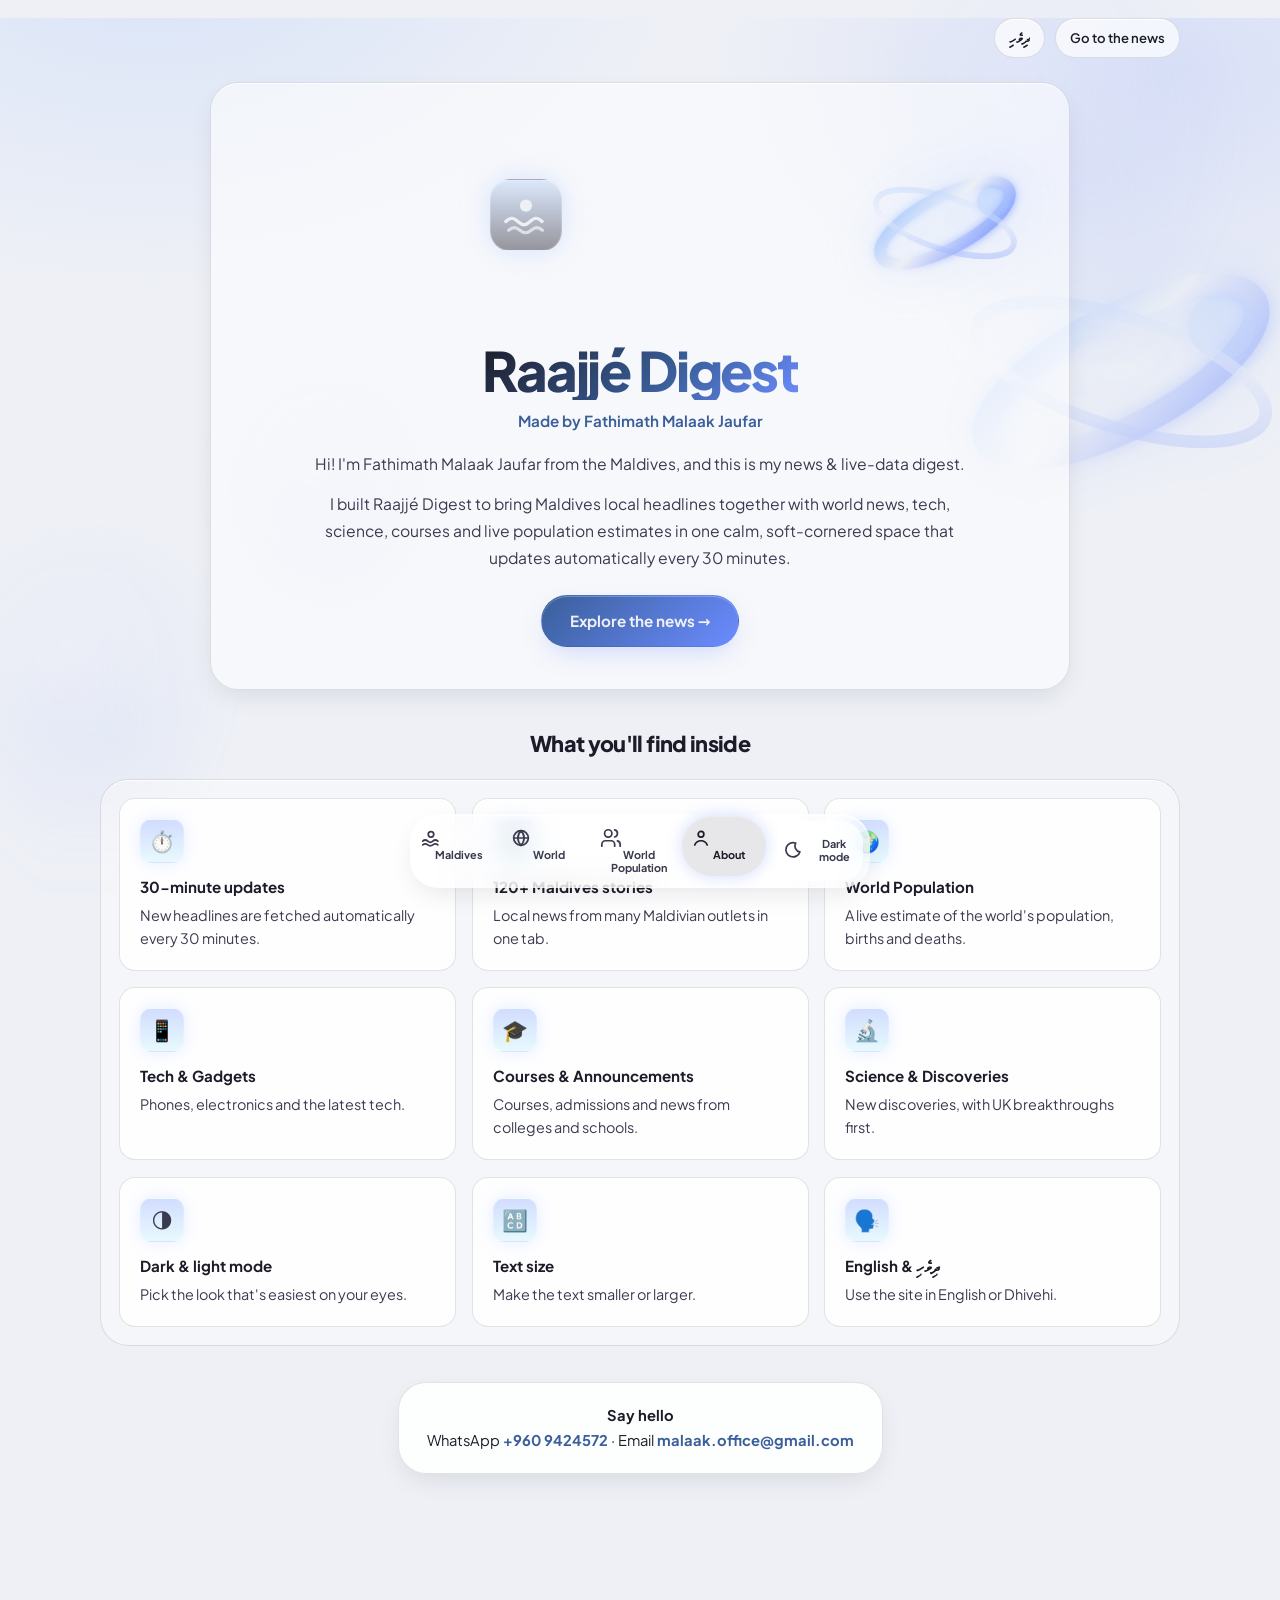
==== commit 45a86fc8: "feat: restyle Raajjé Digest in Deep Navy liquid glass Apply Malaak's Deep Navy palette, frosted glas" ====
--- a/about.html
+++ b/about.html
@@ -1,21 +1,70 @@
-<!doctype html><html lang="en"><head><meta charset="utf-8"><meta name="viewport" content="width=device-width, initial-scale=1, viewport-fit=cover">
+<!doctype html><html lang="en"><head><meta charset="utf-8"><meta name="viewport" content="width=device-width,initial-scale=1">
 <script>try{if(localStorage.theme!="dark")document.documentElement.dataset.theme="light";if(+localStorage.fontScale)document.documentElement.style.setProperty("--scale",localStorage.fontScale)}catch(e){document.documentElement.dataset.theme="light"}</script><script src="i18n.js"></script>
-<title>Raajjé Digest – About</title><meta name="theme-color" id="themeColor" content="#c5c1b4">
-<link rel="icon" href="logo-mark.svg" type="image/svg+xml">
-<link rel="icon" href="favicon-32.png" sizes="32x32" type="image/png">
-<link rel="icon" href="favicon-192.png" sizes="192x192" type="image/png">
-<link rel="apple-touch-icon" href="apple-touch-icon.png" sizes="180x180">
+<title>Raajjé Digest – About</title><link rel="icon" href="logo-mark.svg" type="image/svg+xml">
 <meta property="og:title" content="Raajjé Digest"><meta property="og:description" content="Maldives local news plus world, tech, science, courses and announcements, updated every 30 minutes. Made by Fathimath Malaak Jaufar."><meta property="og:image" content="https://reseachrandomv.github.io/raajje-digest/og.png"><meta name="twitter:card" content="summary_large_image">
 
 <link rel="preload" href="fonts/Faruma.woff2" as="font" type="font/woff2" crossorigin>
-<link rel="preload" href="fonts/inter-latin.woff2" as="font" type="font/woff2" crossorigin>
-<style>html{background:#050a12}html[data-theme=light]{background:#c5c1b4}</style>
+<link rel="preload" href="fonts/plus-jakarta-latin.woff2" as="font" type="font/woff2" crossorigin>
+<style>html{background:#07080D}html[data-theme=light]{background:#EEF0F6}</style>
 <link rel="stylesheet" href="styles.css"></head><body class="about">
-<div class="ambient-bg" aria-hidden="true"><div class="orb orb-1"></div><div class="orb orb-2"></div><div class="orb orb-3"></div></div>
+<div class="ambient-bg" aria-hidden="true">
+  <div class="jelly jelly-1"></div>
+  <div class="jelly jelly-2"></div>
+  <div class="jelly jelly-3"></div>
+  <span class="bubble b1"></span><span class="bubble b2"></span><span class="bubble b3"></span>
+  <span class="bubble b4"></span><span class="bubble b5"></span><span class="bubble b6"></span>
+  <span class="bubble b7"></span><span class="bubble b8"></span>
+  <div class="hero-orb ambient-orb" aria-hidden="true">
+    <svg viewBox="0 0 200 200" fill="none">
+      <defs>
+        <linearGradient id="ringGrad" x1="0" y1="0" x2="1" y2="1">
+          <stop offset="0%" stop-color="#9FC3FF"/>
+          <stop offset="45%" stop-color="#EEF0F6"/>
+          <stop offset="100%" stop-color="#6B8CFF"/>
+        </linearGradient>
+        <filter id="orbGlow" x="-40%" y="-40%" width="180%" height="180%">
+          <feGaussianBlur stdDeviation="4" result="b"/>
+          <feMerge><feMergeNode in="b"/><feMergeNode in="SourceGraphic"/></feMerge>
+        </filter>
+      </defs>
+      <ellipse cx="100" cy="100" rx="72" ry="26" stroke="url(#ringGrad)" stroke-width="12" filter="url(#orbGlow)" opacity=".85" transform="rotate(-28 100 100)"/>
+      <ellipse cx="100" cy="100" rx="72" ry="26" stroke="url(#ringGrad)" stroke-width="6" opacity=".45" transform="rotate(18 100 100)"/>
+      <circle cx="148" cy="78" r="16" fill="#9FC3FF" opacity=".35" filter="url(#orbGlow)"/>
+      <circle cx="58" cy="128" r="9" fill="#EEF0F6" opacity=".28"/>
+    </svg>
+  </div>
+</div>
 <div class="top"><button type="button" id="lg"></button><button type="button" id="go2" data-t="skip"></button></div>
 <main>
   <div class="about-hero-card">
-    <img class="logo" src="logo-mark.svg" width="96" height="96" alt="">
+    <div class="about-hero-stage">
+    <div class="logo" aria-hidden="true">
+      <svg viewBox="0 0 36 36" width="52" height="52" fill="none" stroke="currentColor" stroke-width="2.2" stroke-linecap="round" stroke-linejoin="round">
+        <circle cx="18" cy="11.5" r="4.2" fill="currentColor" stroke="none"/>
+        <path d="M4 22.5c3.2-3 5.2-3 8.4 0s5.2 3 8.4 0 5.2-3 8.4 0"/>
+        <path d="M6 28.5c3-2.4 4.8-2.4 7.8 0s4.8 2.4 7.8 0 4.8-2.4 7.8 0" opacity=".75"/>
+      </svg>
+    </div>
+    <div class="hero-orb about-orb" aria-hidden="true">
+      <svg viewBox="0 0 200 200" fill="none">
+        <defs>
+          <linearGradient id="aboutRing" x1="0" y1="0" x2="1" y2="1">
+            <stop offset="0%" stop-color="#9FC3FF"/>
+            <stop offset="45%" stop-color="#EEF0F6"/>
+            <stop offset="100%" stop-color="#6B8CFF"/>
+          </linearGradient>
+          <filter id="aboutGlow" x="-40%" y="-40%" width="180%" height="180%">
+            <feGaussianBlur stdDeviation="4" result="b"/>
+            <feMerge><feMergeNode in="b"/><feMergeNode in="SourceGraphic"/></feMerge>
+          </filter>
+        </defs>
+        <ellipse cx="100" cy="100" rx="72" ry="26" stroke="url(#aboutRing)" stroke-width="12" filter="url(#aboutGlow)" opacity=".9" transform="rotate(-28 100 100)"/>
+        <ellipse cx="100" cy="100" rx="72" ry="26" stroke="url(#aboutRing)" stroke-width="6" opacity=".4" transform="rotate(18 100 100)"/>
+        <circle cx="148" cy="78" r="16" fill="#9FC3FF" opacity=".4" filter="url(#aboutGlow)"/>
+        <circle cx="58" cy="128" r="9" fill="#EEF0F6" opacity=".3"/>
+      </svg>
+    </div>
+    </div>
     <h1 class="about-title" data-t="site"></h1>
     <p class="made" data-t="madeBy"></p>
     <p class="intro" data-t="intro"></p>
@@ -24,7 +73,7 @@
   </div>
   <h2 data-t="feat"></h2>
   <div class="grid" id="grid"></div>
-  <div class="contact"><strong data-t="contactH"></strong><br>WhatsApp <a href="https://wa.me/9609424572" dir="ltr">+960 9424572</a> · <span data-t="email"></span> <a href="mailto:malaak.office@gmail.com">malaak.office@gmail.com</a></div>
+  <div class="contact"><strong data-t="contactH"></strong><br>WhatsApp <a href="https://wa.me/9609424572" rel="noopener" dir="ltr">+960 9424572</a> · <span data-t="email"></span> <a href="mailto:malaak.office@gmail.com">malaak.office@gmail.com</a></div>
 </main>
 <script>
 Object.assign(STR.en,{read:"Explore the news →",skip:"Go to the news",feat:"What you'll find inside",contactH:"Say hello",
@@ -55,4 +104,4 @@
 $('go').onclick=e=>{e.preventDefault();go()};
 $('go2').onclick=go;
 draw();
-</script><script src="dock.js"></script></body></html>
+</script><script src="dock.js"></script><script src="glass.js"></script></body></html>
--- a/styles.css
+++ b/styles.css
@@ -1,74 +1,127 @@
-/* Raajjé Digest — Ultra-Soft Squircle Lagoon Bento & Spring Choreography */
+/* Raajjé Digest — Liquid Glass redesign */
 
 @font-face{font-family:"Faruma";src:url("fonts/Faruma.woff2") format("woff2");font-display:swap;unicode-range:U+0780-07BF,U+060C,U+061B,U+061F}
 @font-face{font-family:"Noto Sans Thaana";src:url("fonts/NotoSansThaana.woff2") format("woff2");font-weight:100 900;font-display:swap;unicode-range:U+0780-07BF,U+060C,U+061B,U+061F,U+200C-200F,U+FDF2,U+FDFD}
-@font-face{font-family:"Inter";font-style:normal;font-weight:400 700;font-display:swap;src:url("fonts/inter-latin-ext.woff2") format("woff2");unicode-range:U+0100-02BA,U+02BD-02C5,U+02C7-02CC,U+02CE-02D7,U+02DD-02FF,U+0304,U+0308,U+0329,U+1D00-1DBF,U+1E00-1E9F,U+1EF2-1EFF,U+2020,U+20A0-20AB,U+20AD-20C4,U+2113,U+2C60-2C7F,U+A720-A7FF}
-@font-face{font-family:"Inter";font-style:normal;font-weight:400 700;font-display:swap;src:url("fonts/inter-latin.woff2") format("woff2");unicode-range:U+0000-00FF,U+0131,U+0152-0153,U+02BB-02BC,U+02C6,U+02DA,U+02DC,U+0304,U+0308,U+0329,U+2000-206F,U+20AC,U+2122,U+2191,U+2193,U+2212,U+2215,U+FEFF,U+FFFD}
-
+@font-face{font-family:"Plus Jakarta Sans";font-style:normal;font-weight:300 800;font-display:swap;src:url("fonts/plus-jakarta-latin-ext.woff2") format("woff2");unicode-range:U+0100-02BA,U+02BD-02C5,U+02C7-02CC,U+02CE-02D7,U+02DD-02FF,U+0304,U+0308,U+0329,U+1D00-1DBF,U+1E00-1E9F,U+1EF2-1EFF,U+2020,U+20A0-20AB,U+20AD-20C4,U+2113,U+2C60-2C7F,U+A720-A7FF}
+@font-face{font-family:"Plus Jakarta Sans";font-style:normal;font-weight:300 800;font-display:swap;src:url("fonts/plus-jakarta-latin.woff2") format("woff2");unicode-range:U+0000-00FF,U+0131,U+0152-0153,U+02BB-02BC,U+02C6,U+02DA,U+02DC,U+0304,U+0308,U+0329,U+2000-206F,U+20AC,U+2122,U+2191,U+2193,U+2212,U+2215,U+FEFF,U+FFFD}
+
+/* Deep Navy palette — Malaak can restyle the site by editing these. */
 :root{
   color-scheme:dark;
-  --fs:18.5px;
+  --fs:16px;
   --scale:1;
-  --bg:#050a12;
-  --bg-grad:radial-gradient(1200px 600px at 12% -10%,rgba(15,118,110,.18),transparent 65%),radial-gradient(1000px 550px at 90% 5%,rgba(7,89,133,.16),transparent 60%);
-  --surface:#0c1624;
-  --surface-hi:#122033;
-  --well:#04080f;
-  --ink:#f6f8fc;
-  --muted:#b7c6d8;
-  --teal:#2dd4bf;
-  --blue:#38bdf8;
-  --acc:#075985;
-  --acc-grad:linear-gradient(135deg,#075985 0%,#0f766e 100%);
-  --on:#ffffff;
-  --accent-soft:rgba(45,212,191,.16);
-  --warm:#fbbf24;
-  --coral:#fb7185;
-  --edge:rgba(148,163,184,.22);
-  --edge-hi:rgba(45,212,191,.42);
-  --hi:rgba(255,255,255,.06);
-  --lo:rgba(2,6,23,.68);
-  --page:1480px;
-  --r-xl:34px;
-  --r-lg:28px;
-  --r:26px;
-  --r-md:20px;
-  --r-sm:14px;
-  --ease:cubic-bezier(.22,1,.36,1);
+
+  /* 60 / 30 / 10 */
+  --base1:#07080D;          /* 60% near-black page */
+  --base1-alt:#0A0B12;
+  --base2:#1C1C28;          /* 30% navy surface */
+  --slate:#3A3B4F;
+  --mist:#8A90A8;           /* soft blue-grey */
+  --snow:#EEF0F6;           /* near-white */
+  --pop:#9FC3FF;            /* 10% icy cyan-blue, used sparingly */
+  --pop-deep:#6B8CFF;
+  --pop-glow:rgba(159,195,255,.45);
+  --jelly:rgba(180,200,255,.32);
+
+  --bg:var(--base1);
+  --bg-grad:
+    radial-gradient(900px 600px at 12% -8%,rgba(180,200,255,.10),transparent 60%),
+    radial-gradient(800px 520px at 92% 8%,rgba(107,140,255,.14),transparent 58%),
+    radial-gradient(700px 480px at 78% 100%,rgba(159,195,255,.08),transparent 55%);
+  --glass:rgba(28,28,40,.42);
+  --glass-nav:rgba(255,255,255,.12);
+  --glass-pill:rgba(255,255,255,.25);
+  --glass-card:rgba(28,28,40,.72);
+  --glass-panel:rgba(0,0,0,.18);
+  --glass-strong:rgba(28,28,40,.82);
+  --surface:var(--glass-card);
+  --surface-hi:rgba(58,59,79,.55);
+  --well:rgba(0,0,0,.32);
+  --ink:var(--snow);
+  --muted:var(--mist);
+  --teal:var(--pop);
+  --blue:var(--pop-deep);
+  --acc:var(--pop);
+  --acc-grad:linear-gradient(135deg,rgba(159,195,255,.95) 0%,rgba(107,140,255,.9) 100%);
+  --cta-grad:var(--acc-grad);
+  --text-grad:linear-gradient(135deg,#EEF0F6 0%,#9FC3FF 55%,#B4C8FF 100%);
+  --on:#1C1C28;             /* text on icy pop pills */
+  --accent-soft:rgba(159,195,255,.14);
+  --warm:#E8D5A3;
+  --coral:#E8A0B0;
+  --edge:rgba(255,255,255,.15);
+  --edge-hi:rgba(159,195,255,.45);
+  --hi:rgba(238,240,246,.28);
+  --lo:rgba(0,0,0,.55);
+  --page:1080px;
+  --r-xl:28px;
+  --r-lg:16px;
+  --r:16px;
+  --r-md:14px;
+  --r-sm:12px;
+  --nav-r:48px;
+  --ease:ease-out;
   --spring:cubic-bezier(.34,1.56,.64,1);
-  --up:0 16px 36px -8px var(--lo),0 4px 12px -2px rgba(2,6,23,.45),inset 0 1px 0 var(--hi);
-  --upsm:0 8px 20px -4px var(--lo),inset 0 1px 0 var(--hi);
-  --up-hover:0 24px 48px -10px rgba(2,6,23,.8),0 0 28px -6px rgba(15,118,110,.28),inset 0 1px 0 rgba(255,255,255,.14);
-  --in:inset 3px 3px 8px rgba(2,6,23,.75),inset -2px -2px 6px rgba(255,255,255,.04);
-  --insm:inset 2px 2px 5px rgba(2,6,23,.6);
+  --pill-duration:.45s;
+  --hover-duration:.25s;
+  --panel-duration:.3s;
+  --up:0 8px 32px 0 rgba(0,0,0,.45);
+  --upsm:0 6px 20px -6px rgba(0,0,0,.4),inset 0 1px 0 var(--hi);
+  --up-hover:0 16px 40px -8px rgba(0,0,0,.5),0 0 28px -6px var(--pop-glow),inset 0 0 32px rgba(159,195,255,.08),inset 0 1px 0 rgba(238,240,246,.3);
+  --in:inset 0 1px 0 rgba(255,255,255,.12),inset 0 -1px 0 rgba(159,195,255,.08);
+  --insm:inset 0 1px 2px rgba(0,0,0,.35);
+  --blur:blur(15px);
+  --nav-blur:blur(12px);
+  --card-blur:blur(24px);
+  --solid-fallback:#12121C;
+  --focus:#9FC3FF;
 }
 
 :root[data-theme=light]{
   color-scheme:light;
-  --bg:#c5c1b4;
-  --bg-grad:radial-gradient(1200px 600px at 10% -10%,rgba(7,89,133,.16),transparent 65%),radial-gradient(1000px 550px at 90% 5%,rgba(15,118,110,.14),transparent 60%);
-  --surface:#d9d5c8;
-  --surface-hi:#e6e1d4;
-  --well:#b4b9c4;
-  --ink:#0b1626;
-  --muted:#243246;
-  --teal:#084c5a;
-  --blue:#075985;
-  --acc:#075985;
-  --acc-grad:linear-gradient(135deg,#075985 0%,#0f766e 100%);
-  --on:#ffffff;
-  --accent-soft:rgba(8,76,90,.16);
-  --warm:#7c2d12;
-  --coral:#be123c;
-  --edge:rgba(11,22,38,.16);
-  --edge-hi:rgba(8,76,90,.48);
-  --hi:rgba(255,255,255,.55);
-  --lo:rgba(11,22,38,.16);
-  --up:0 14px 32px -8px rgba(11,22,38,.16),0 4px 10px -2px rgba(11,22,38,.08),inset 0 1px 0 rgba(255,255,255,.45);
-  --upsm:0 6px 16px -4px rgba(11,22,38,.12),inset 0 1px 0 rgba(255,255,255,.4);
-  --up-hover:0 22px 44px -10px rgba(7,89,133,.28),0 6px 16px -4px rgba(11,22,38,.12),inset 0 1px 0 rgba(255,255,255,.45);
-  --in:inset 2px 2px 6px rgba(15,23,42,.09),inset -2px -2px 6px rgba(255,255,255,.85);
-  --insm:inset 1px 1px 4px rgba(15,23,42,.08);
+  --base1:#EEF0F6;
+  --base1-alt:#E4E7F0;
+  --base2:#FFFFFF;
+  --bg:var(--base1);
+  --bg-grad:
+    radial-gradient(900px 600px at 12% -8%,rgba(159,195,255,.28),transparent 60%),
+    radial-gradient(800px 520px at 92% 8%,rgba(107,140,255,.16),transparent 58%);
+  --glass:rgba(255,255,255,.55);
+  --glass-nav:rgba(255,255,255,.62);
+  --glass-pill:rgba(28,28,40,.10);
+  --glass-card:rgba(255,255,255,.78);
+  --glass-panel:rgba(255,255,255,.5);
+  --glass-strong:rgba(255,255,255,.88);
+  --surface:var(--glass-card);
+  --surface-hi:#ffffff;
+  --well:rgba(28,28,40,.06);
+  --ink:#1C1C28;
+  --muted:#3A3B4F;
+  --teal:#3A5F9A;
+  --blue:#3A5F9A;
+  --acc:#3A5F9A;
+  --acc-grad:linear-gradient(135deg,#3A5F9A 0%,#6B8CFF 100%);
+  --cta-grad:var(--acc-grad);
+  --text-grad:linear-gradient(135deg,#1C1C28 0%,#3A5F9A 60%,#6B8CFF 100%);
+  --on:#EEF0F6;
+  --accent-soft:rgba(107,140,255,.14);
+  --warm:#8A6A20;
+  --coral:#9A3B50;
+  --edge:rgba(28,28,40,.12);
+  --edge-hi:rgba(58,95,154,.35);
+  --hi:rgba(255,255,255,.9);
+  --lo:rgba(28,28,40,.10);
+  --up:0 10px 28px -8px rgba(28,28,40,.12);
+  --upsm:0 6px 16px -6px rgba(28,28,40,.10),inset 0 1px 0 #fff;
+  --up-hover:0 16px 36px -8px rgba(107,140,255,.22),inset 0 1px 0 #fff;
+  --in:inset 0 1px 2px rgba(28,28,40,.06);
+  --insm:inset 0 1px 2px rgba(28,28,40,.08);
+  --solid-fallback:#EEF0F6;
+  --focus:#3A5F9A;
+  --pop:#3A5F9A;
+  --pop-deep:#6B8CFF;
+  --pop-glow:rgba(107,140,255,.3);
+  --jelly:rgba(107,140,255,.18);
 }
 
 *{box-sizing:border-box}
@@ -89,60 +142,108 @@
   background-image:var(--bg-grad);
   background-attachment:fixed;
   color:var(--ink);
-  font:400 1rem/1.65 "Faruma","Noto Sans Thaana","Inter",system-ui,-apple-system,"Segoe UI",Roboto,sans-serif;
+  font:400 1rem/1.65 "Faruma","Noto Sans Thaana","Plus Jakarta Sans",system-ui,-apple-system,"Segoe UI",Roboto,sans-serif;
   -webkit-font-smoothing:antialiased;
-  -moz-osx-font-smoothing:grayscale;
   text-rendering:optimizeLegibility;
   transition:background-color .35s var(--ease),color .35s var(--ease);
   position:relative;
-  padding-bottom:calc(132px + env(safe-area-inset-bottom));
-  padding-inline:env(safe-area-inset-left) env(safe-area-inset-right);
-}
+  padding-bottom:calc(148px + env(safe-area-inset-bottom));
+}
+:root[data-theme=light] body{-webkit-font-smoothing:subpixel-antialiased}
 html[lang=dv] body{font-size:1.12em;line-height:1.95}
 html[lang=dv] h1,html[lang=dv] h2,html[lang=dv] h3{line-height:1.68;font-weight:700;letter-spacing:0}
 img{max-width:100%;height:auto}
 button,a,input{touch-action:manipulation;-webkit-tap-highlight-color:transparent}
 button{user-select:none}
 :focus{outline:none}
-:focus-visible{outline:3px solid var(--blue);outline-offset:3px}
+:focus-visible{outline:3px solid var(--focus);outline-offset:3px;border-radius:10px}
 ::selection{background:var(--accent-soft);color:var(--ink)}
 
-/* Ambient Floating Background Orbs */
-.ambient-bg{
-  position:fixed;inset:0;pointer-events:none;z-index:0;overflow:hidden;
-}
-.orb{
-  position:absolute;border-radius:50%;filter:blur(75px);opacity:.28;
+/* Deep-sea ambient: drifting icy jellyfish + glassy bubbles */
+.ambient-bg{position:fixed;inset:0;pointer-events:none;z-index:0;overflow:hidden}
+.jelly{
+  position:absolute;border-radius:50% 50% 46% 46%;
+  filter:blur(18px);
+  background:
+    radial-gradient(circle at 40% 32%,rgba(230,238,255,.42),rgba(180,200,255,.16) 38%,rgba(159,195,255,.05) 62%,transparent 74%),
+    radial-gradient(circle at 55% 70%,rgba(107,140,255,.12),transparent 55%);
   will-change:transform;
-}
-:root[data-theme=light] .orb{opacity:.18}
-.orb-1{
-  width:420px;height:420px;top:-120px;left:-80px;
-  background:radial-gradient(circle,#0f766e,transparent 70%);
-  animation:floatOrb1 18s ease-in-out infinite alternate;
-}
-.orb-2{
-  width:480px;height:480px;top:25%;right:-140px;
-  background:radial-gradient(circle,#075985,transparent 70%);
-  animation:floatOrb2 22s ease-in-out infinite alternate;
-}
-.orb-3{
-  width:360px;height:360px;bottom:8%;left:18%;
-  background:radial-gradient(circle,#b45309,transparent 70%);
-  animation:floatOrb3 20s ease-in-out infinite alternate;
-}
-
-@keyframes floatOrb1{
-  0%{transform:translate(0,0) scale(1)}
-  100%{transform:translate(70px,50px) scale(1.14)}
-}
-@keyframes floatOrb2{
-  0%{transform:translate(0,0) scale(1)}
-  100%{transform:translate(-80px,65px) scale(1.1)}
-}
-@keyframes floatOrb3{
-  0%{transform:translate(0,0) scale(1)}
-  100%{transform:translate(55px,-45px) scale(1.16)}
+  opacity:.85;
+}
+.jelly::after{
+  content:"";position:absolute;left:18%;right:18%;top:55%;height:90%;
+  background:
+    linear-gradient(180deg,rgba(180,200,255,.2),transparent 70%),
+    repeating-linear-gradient(90deg,transparent 0 18px,rgba(180,200,255,.12) 18px 20px);
+  filter:blur(8px);
+  border-radius:0 0 40% 40%;
+  opacity:.7;
+}
+.jelly-1{width:340px;height:360px;top:-40px;right:4%;animation:jellyDrift 42s ease-in-out infinite}
+.jelly-2{width:260px;height:280px;bottom:8%;left:-40px;animation:jellyDrift 54s ease-in-out infinite reverse;opacity:.7}
+.jelly-3{width:200px;height:220px;top:42%;left:18%;animation:jellyDrift 36s ease-in-out infinite 4s;opacity:.5}
+:root[data-theme=light] .jelly{opacity:.35;filter:blur(22px)}
+.bubble{
+  position:absolute;border-radius:50%;
+  background:radial-gradient(circle at 32% 28%,rgba(255,255,255,.4),rgba(180,200,255,.12) 40%,transparent 70%);
+  border:1px solid rgba(180,200,255,.22);
+  box-shadow:inset 0 0 12px rgba(180,200,255,.18),0 0 16px rgba(159,195,255,.12);
+  animation:bubbleRise 28s linear infinite;
+}
+.b1{width:42px;height:42px;left:8%;bottom:-8%;animation-duration:26s}
+.b2{width:22px;height:22px;left:22%;bottom:-10%;animation-duration:34s;animation-delay:-8s}
+.b3{width:64px;height:64px;left:48%;bottom:-12%;animation-duration:40s;animation-delay:-14s}
+.b4{width:16px;height:16px;left:70%;bottom:-6%;animation-duration:22s;animation-delay:-4s}
+.b5{width:36px;height:36px;left:86%;bottom:-10%;animation-duration:30s;animation-delay:-18s}
+.b6{width:20px;height:20px;left:32%;bottom:-8%;animation-duration:36s;animation-delay:-22s}
+.b7{width:28px;height:28px;left:60%;bottom:-8%;animation-duration:24s;animation-delay:-11s}
+.b8{width:14px;height:14px;left:12%;bottom:-6%;animation-duration:32s;animation-delay:-19s}
+:root[data-theme=light] .bubble{opacity:.45}
+.hero-orb{
+  position:absolute;
+  width:min(420px,48vw);
+  height:min(420px,48vw);
+  right:-4%;
+  top:18%;
+  opacity:.55;
+  filter:drop-shadow(0 0 28px rgba(159,195,255,.35));
+  animation:orbSpin 36s linear infinite, float 10s ease-in-out infinite alternate;
+}
+.hero-orb svg{width:100%;height:100%;display:block}
+.about-orb{
+  position:relative;
+  width:160px;height:160px;
+  right:auto;top:auto;
+  margin:0 auto 8px;
+  opacity:.95;
+  animation:orbSpin 28s linear infinite, float 8s ease-in-out infinite alternate;
+}
+.about-hero-stage{display:flex;flex-direction:column;align-items:center;gap:4px}
+@media (min-width:760px){
+  .about-hero-stage{flex-direction:row;justify-content:center;gap:28px;margin-bottom:4px}
+  .about-orb{width:200px;height:200px;margin:0}
+}
+
+@keyframes jellyDrift{
+  0%{transform:translate(0,0) rotate(-4deg)}
+  40%{transform:translate(28px,22px) rotate(5deg)}
+  70%{transform:translate(-18px,36px) rotate(-3deg)}
+  100%{transform:translate(0,0) rotate(-4deg)}
+}
+@keyframes bubbleRise{
+  0%{transform:translateY(0) scale(1);opacity:0}
+  8%{opacity:.85}
+  90%{opacity:.55}
+  100%{transform:translateY(-110vh) scale(1.15);opacity:0}
+}
+@keyframes orbSpin{
+  0%{transform:rotate(0deg)}
+  100%{transform:rotate(360deg)}
+}
+
+@keyframes float{
+  0%{transform:translateY(0) scale(1)}
+  100%{transform:translateY(30px) scale(1.1)}
 }
 @keyframes rise{
   from{opacity:0;transform:translateY(18px) scale(.97)}
@@ -171,8 +272,8 @@
   50%{transform:scale(1.55);opacity:.45}
 }
 @keyframes waveBob{
-  0%,100%{transform:translateY(0)}
-  50%{transform:translateY(-2px)}
+  0%,100%{transform:translateY(0) rotate(0deg)}
+  50%{transform:translateY(-2.5px) rotate(-2deg)}
 }
 @keyframes tickerScroll{
   0%{transform:translateX(0)}
@@ -183,7 +284,7 @@
   to{transform:rotate(0deg) scale(1)}
 }
 
-/* Masthead */
+/* Floating glass masthead */
 header{
   position:relative;z-index:10;
   padding:18px 0 6px;max-width:100%;
@@ -193,28 +294,38 @@
   margin-inline:auto;
   display:flex;
   flex-wrap:wrap;
-  gap:16px 20px;
+  gap:12px 16px;
   align-items:center;
   justify-content:space-between;
   min-width:0;
-  background:var(--surface);
+  background:var(--glass-nav);
+  backdrop-filter:var(--nav-blur);
+  -webkit-backdrop-filter:var(--nav-blur);
   border:1px solid var(--edge);
-  border-radius:var(--r-xl);
-  padding:16px 22px;
-  box-shadow:var(--up);
+  border-radius:var(--nav-r);
+  padding:10px 12px 10px 12px;
+  box-shadow:var(--up),inset 0 1px 0 var(--hi);
   animation:rise .55s var(--ease) both;
 }
-.brand{display:flex;gap:15px;align-items:center;min-width:0}
+.brand{display:flex;gap:12px;align-items:flex-start;min-width:0}
 .brand-logo{
-  width:58px;height:58px;flex:none;
-  display:block;
-  background:transparent;border:0;box-shadow:none;
-  border-radius:16px;
-}
-.brand-logo img,.brand img{
-  width:58px;height:58px;aspect-ratio:1/1;display:block;
-  border-radius:16px;
-}
+  width:40px;height:40px;flex:none;border-radius:12px;margin-top:2px;
+  background:linear-gradient(180deg,rgba(159,195,255,.28),rgba(28,28,40,.4));
+  border:1px solid rgba(255,255,255,.2);
+  box-shadow:0 0 22px rgba(159,195,255,.35),inset 0 1px 0 rgba(238,240,246,.35);
+  display:grid;place-items:center;
+  color:#EEF0F6;
+  position:relative;
+  overflow:hidden;
+  transition:transform .35s var(--spring),box-shadow .35s var(--ease);
+}
+.brand-logo:hover{transform:rotate(-5deg) scale(1.06)}
+.brand-logo svg,.brand img{
+  width:22px;height:22px;display:block;
+  animation:waveBob 4s ease-in-out infinite;
+  filter:drop-shadow(0 0 6px rgba(159,195,255,.8));
+}
+.brand img{width:40px;height:40px;border-radius:12px}
 .brand-meta{min-width:0}
 .title-row{display:flex;align-items:center;gap:10px;flex-wrap:wrap}
 .brand h1,.about-title{
@@ -222,185 +333,282 @@
   display:inline-block;
   max-width:100%;
   margin:0;
-  font-size:1.55rem;
-  font-weight:850;
-  letter-spacing:-.025em;
-  line-height:1.18;
-}
-.brand h1::after,h1.about-title::after{
-  content:"";
-  display:block;
-  width:3.2rem;
-  height:4px;
-  margin-top:6px;
-  border-radius:999px;
-  background:var(--acc-grad);
-  transform-origin:start;
-  animation:draw .75s var(--ease) .15s both;
-}
-h1.about-title::after{margin-inline:auto;transform-origin:center}
-.live-pill{
+  font-size:1.05rem;
+  font-weight:700;
+  letter-spacing:-.03em;
+  line-height:1.2;
+  color:var(--ink);
+}
+.brand h1::after,h1.about-title::after{content:none}
+h1.about-title{
+  font-size:clamp(2rem,6vw,3.4rem);
+  font-weight:800;
+  letter-spacing:-.04em;
+  line-height:1.08;
+  background:var(--text-grad);
+  -webkit-background-clip:text;background-clip:text;
+  color:transparent;
+  -webkit-text-fill-color:transparent;
+}
+.live-pill,.system-badge{
   display:inline-flex;align-items:center;gap:6px;
-  font-size:.76rem;font-weight:700;
-  padding:3px 10px;border-radius:999px;
-  background:var(--accent-soft);color:var(--teal);
-  border:1px solid var(--edge-hi);
-}
+  font-size:.7rem;font-weight:600;
+  padding:5px 12px;border-radius:999px;
+  background:rgba(255,255,255,.04);
+  color:rgba(238,240,246,.88);
+  border:1px solid var(--edge);
+  box-shadow:inset 0 1px 0 var(--hi);
+  text-transform:none;
+  letter-spacing:.01em;
+  backdrop-filter:blur(12px);
+  -webkit-backdrop-filter:blur(12px);
+}
+:root[data-theme=light] .live-pill,:root[data-theme=light] .system-badge{color:var(--pop);background:rgba(255,255,255,.7)}
 .live-dot{
   width:7px;height:7px;border-radius:50%;
-  background:#047857;
-  box-shadow:0 0 8px #047857;
+  background:var(--pop);
+  box-shadow:0 0 8px var(--pop-glow);
   animation:pulseDot 2s ease-in-out infinite;
 }
-.sub{font-size:.9rem;color:var(--muted);line-height:1.45;margin-top:3px}
-.sub-row{display:flex;align-items:center;gap:8px;flex-wrap:wrap;margin-top:2px}
+.sub{font-size:.8rem;color:var(--muted);line-height:1.45;margin-top:2px}
+.sub-row{display:flex;align-items:center;gap:8px;flex-wrap:wrap;margin-top:1px}
 .sub-sep{opacity:.45}
 
-/* Command & Tools Bar */
+/* Tools + search inside the floating nav (inset wells, not stacked glass) */
 .tools{
-  display:flex;gap:8px;flex-wrap:wrap;align-items:center;
+  display:flex;gap:6px;flex-wrap:wrap;align-items:center;
   max-width:100%;min-width:0;
-  padding:7px;border-radius:26px;
-  background:var(--well);border:1px solid var(--edge);box-shadow:var(--in);
+  padding:0;border-radius:0;
+  background:transparent;border:0;box-shadow:none;
 }
 .tools>*{flex:none}
 .search-wrap{
   position:relative;display:flex;align-items:center;
-  background:var(--surface);
+  background:rgba(0,0,0,.28);
   border:1px solid var(--edge);
-  border-radius:999px;
-  padding:0 12px;
+  border-radius:16px;
+  padding:0 10px 0 14px;
   min-height:42px;
-  box-shadow:var(--upsm);
-  transition:border-color .25s var(--ease),box-shadow .25s var(--ease),width .3s var(--ease);
-}
+  box-shadow:var(--insm);
+  transition:border-color .25s var(--ease),box-shadow .25s var(--ease);
+}
+:root[data-theme=light] .search-wrap{background:rgba(15,23,42,.06)}
 .search-wrap:focus-within{
-  border-color:var(--blue);
-  box-shadow:0 0 0 3px var(--accent-soft);
-}
-.search-wrap svg{width:17px;height:17px;color:var(--muted);flex:none}
+  border-color:rgba(159,195,255,.7);
+  box-shadow:0 0 0 3px rgba(159,195,255,.28),0 0 16px rgba(159,195,255,.2);
+}
+.search-wrap svg{width:18px;height:18px;color:var(--muted);flex:none;stroke:currentColor}
+.search-wrap{flex:1 1 180px;min-width:140px;max-width:100%}
 .search-wrap input{
   border:0;background:transparent;color:var(--ink);
   font:inherit;font-size:.88rem;
-  padding:6px 8px;width:155px;
+  padding:8px 8px;width:100%;
+  min-width:0;
   outline:none;
-  transition:width .3s var(--ease);
-}
-.search-wrap input:focus{width:200px}
-.search-wrap input::placeholder{color:var(--muted);opacity:.75}
+}
+.search-wrap input:focus{width:100%}
+.search-wrap input::placeholder{color:var(--muted);opacity:.9}
 .search-clear{
   min-height:24px !important;min-width:24px !important;
   padding:2px 6px !important;font-size:.75rem !important;
   border-radius:999px;background:var(--well) !important;
   box-shadow:none !important;border:0 !important;
-  display:none;
+  display:none;color:var(--ink) !important;
 }
 .search-clear.show{display:inline-flex}
 
 button,header a.ab,a.cta{
-  font:inherit;font-size:.88rem;font-weight:650;cursor:pointer;
+  font:inherit;font-size:.82rem;font-weight:600;cursor:pointer;
   border-radius:999px;border:1px solid var(--edge);
-  min-height:42px;padding:7px 15px;
-  background:var(--surface);color:var(--ink);
-  box-shadow:var(--upsm);
+  min-height:40px;padding:6px 14px;
+  background:rgba(0,0,0,.28);
+  color:var(--ink);
+  box-shadow:inset 0 1px 0 var(--hi);
   text-decoration:none;
   display:inline-flex;align-items:center;justify-content:center;gap:6px;
   transition:background-color .22s var(--ease),color .22s var(--ease),border-color .22s var(--ease),box-shadow .22s var(--ease),transform .22s var(--spring);
 }
+:root[data-theme=light] button,:root[data-theme=light] header a.ab{
+  background:rgba(255,255,255,.7);
+}
 @media (hover:hover) and (pointer:fine){
   button:hover,header a.ab:hover{
-    color:var(--teal);border-color:var(--edge-hi);
-    box-shadow:var(--up);transform:translateY(-2px);
+    color:var(--ink);border-color:var(--edge-hi);
+    background:rgba(255,255,255,.08);
+    transform:translateY(-1px);
   }
-}
-button:active,header a.ab:active{box-shadow:var(--in);transform:translateY(1px) scale(.97)}
+  :root[data-theme=light] button:hover,:root[data-theme=light] header a.ab:hover{
+    background:#fff;
+  }
+}
+button:active,header a.ab:active{box-shadow:var(--insm);transform:translateY(1px) scale(.97)}
 button[aria-pressed=true]{
-  box-shadow:var(--in);color:var(--teal);
-  background:var(--accent-soft);border-color:var(--edge-hi);
+  box-shadow:inset 0 1px 0 var(--hi);
+  color:var(--on);
+  background:var(--accent-soft);
+  border-color:rgba(159,195,255,.45);
 }
 button:disabled,button:disabled:hover{
-  color:var(--muted);background:var(--well);box-shadow:var(--insm);
-  cursor:not-allowed;transform:none;opacity:.55;
+  color:var(--muted);background:transparent;box-shadow:none;
+  cursor:not-allowed;transform:none;opacity:.5;
 }
 button.pop{animation:press .28s var(--spring)}
+
+/* Theme toggle as the vivid indigo/violet pill */
+#tm,a.cta,button.cta{
+  background:var(--acc-grad);
+  color:var(--on);
+  border-color:transparent;
+  font-weight:700;
+  box-shadow:0 8px 22px -6px var(--pop-glow),inset 0 1px 0 rgba(255,255,255,.35);
+}
+#tm:hover,a.cta:hover,button.cta:hover{
+  color:var(--on);border-color:transparent;
+  transform:translateY(-2px);
+  box-shadow:0 10px 26px -6px var(--pop-glow),inset 0 1px 0 rgba(255,255,255,.4);
+}
+#tm[aria-pressed=true]{background:var(--acc-grad);color:var(--on);border-color:transparent}
+
 .fsz{
-  display:flex;gap:3px;padding:3px;border-radius:999px;
-  background:var(--well);border:1px solid var(--edge);box-shadow:var(--in);
-}
+  display:flex;gap:2px;padding:3px;border-radius:999px;
+  background:rgba(0,0,0,.28);border:1px solid var(--edge);box-shadow:var(--insm);
+}
+:root[data-theme=light] .fsz{background:rgba(15,23,42,.06)}
 .fsz button{
-  min-width:38px;min-height:36px;padding:2px 8px;
-  border:0;background:transparent;box-shadow:none;font-size:.84rem;
+  min-width:36px;min-height:32px;padding:2px 8px;
+  border:0;background:transparent;box-shadow:none;font-size:.82rem;
+  color:var(--muted);
 }
 .fsz button[aria-pressed=true]{
-  background:var(--surface);color:var(--teal);box-shadow:var(--upsm);border-radius:999px;
-}
+  background:rgba(255,255,255,.08);color:var(--ink);box-shadow:inset 0 1px 0 var(--hi);border-radius:999px;
+}
+:root[data-theme=light] .fsz button[aria-pressed=true]{background:#fff;color:var(--ink)}
 .fsz button:disabled{background:transparent;box-shadow:none}
 .badge-cnt{
   display:inline-grid;place-items:center;
-  min-width:20px;height:20px;padding:0 6px;
-  border-radius:999px;font-size:.74rem;font-weight:800;
+  min-width:18px;height:18px;padding:0 5px;
+  border-radius:999px;font-size:.7rem;font-weight:800;
   background:var(--acc-grad);color:#fff;
 }
 
-/* Sticky Soft-Pill Section Navigation */
+/* Sticky floating section nav */
 nav#countries{
-  position:sticky;top:0;z-index:15;
-  width:100%;max-width:100%;
-  display:flex;gap:9px;align-items:center;
+  position:sticky;top:8px;z-index:15;
+  width:min(var(--page),calc(100% - 28px));
+  margin:12px auto 0;
+  display:flex;gap:6px;align-items:center;
   overflow-x:auto;overflow-y:hidden;overscroll-behavior-x:contain;
   scroll-snap-type:x proximity;
   scrollbar-width:none;
-  isolation:isolate;
-  background:color-mix(in srgb,var(--bg) 92%,transparent);
-  border-bottom:1px solid var(--edge);
-  padding-block:12px 12px;
-  padding-inline:max(14px,calc((100% - var(--page)) / 2));
-}
-nav#countries::before{
-  content:"";position:absolute;inset:0;z-index:0;pointer-events:none;
-  backdrop-filter:blur(16px);-webkit-backdrop-filter:blur(16px);
-}
+  background:var(--glass-nav);
+  backdrop-filter:var(--nav-blur);
+  -webkit-backdrop-filter:var(--nav-blur);
+  border:1px solid rgba(255,255,255,.2);
+  border-radius:999px;
+  box-shadow:var(--upsm),inset 0 1px 0 var(--hi);
+  padding:7px 8px;
+  transition:width var(--pill-duration) var(--spring);
+}
+.has-tab-pill{position:relative}
+.tab-pill{
+  position:absolute;top:0;left:0;
+  z-index:0;
+  border-radius:999px;
+  background:var(--glass-pill);
+  box-shadow:inset 0 1px 0 rgba(255,255,255,.28),0 0 16px var(--pop-glow);
+  pointer-events:none;
+  opacity:0;
+  transition:
+    transform var(--pill-duration) var(--spring),
+    width var(--pill-duration) var(--spring),
+    height var(--pill-duration) var(--spring),
+    opacity .2s ease-out;
+}
+.tab-pill.is-placing{transition:none}
+.v-marker{
+  position:absolute;left:0;width:3px;border-radius:999px;
+  background:var(--pop);
+  box-shadow:0 0 10px var(--pop-glow);
+  transition:transform var(--pill-duration) var(--spring),height var(--pill-duration) var(--spring);
+}
+
 nav#countries::-webkit-scrollbar{display:none}
 nav#countries button{
-  position:relative;z-index:1;
   white-space:nowrap;scroll-snap-align:start;flex:none;
-  background:var(--surface);
-  border-radius:20px;
-  padding:8px 16px;
-}
+  background:transparent;
+  border-radius:999px;
+  border-color:transparent;
+  box-shadow:none;
+  padding:7px 14px;
+  min-height:36px;
+  color:rgba(238,240,246,.8);
+  font-weight:600;
+  position:relative;
+  z-index:1;
+}
+:root[data-theme=light] nav#countries button{color:rgba(28,28,40,.78)}
+nav#countries button:hover{color:var(--ink);background:transparent;transform:none}
 nav#countries button[aria-pressed=true],.filt button[aria-pressed=true]{
-  background:var(--acc-grad);color:#ffffff;
+  background:transparent;color:var(--ink);
   border-color:transparent;
-  box-shadow:0 6px 18px -4px rgba(7,89,133,.5);
+  box-shadow:none;
 }
 nav#countries button[aria-pressed=true]:hover,.filt button[aria-pressed=true]:hover{
-  color:#ffffff;transform:translateY(-1px);
-}
-
-/* Live Headline Ticker Ribbon */
+  color:var(--ink);transform:none;
+}
+.filt{position:relative}
+.filt button{position:relative;z-index:1;background:transparent;box-shadow:none;border-color:transparent;color:rgba(238,240,246,.8)}
+:root[data-theme=light] .filt button{color:rgba(28,28,40,.78)}
+
+
+
+/* Live-feed retry banner */
+.feed-status{
+  width:min(var(--page),calc(100% - 28px));
+  margin:12px auto 0;
+  position:relative;z-index:2;
+  display:flex;align-items:center;justify-content:center;flex-wrap:wrap;gap:10px;
+  padding:10px 14px;
+  background:var(--glass-card);
+  border:1px solid var(--edge-hi);
+  border-radius:999px;
+  box-shadow:var(--upsm),inset 0 1px 0 var(--hi);
+  color:var(--ink);
+  font-size:.88rem;
+}
+.feed-status[hidden]{display:none}
+.feed-status p{margin:0}
+.feed-status button{min-height:34px;padding:4px 14px}
+
+/* Latest Pulse ticker */
 .ticker-wrap{
   width:min(var(--page),calc(100% - 28px));
   margin:14px auto 0;
-  background:var(--surface);
+  background:var(--glass);
+  backdrop-filter:blur(16px);
+  -webkit-backdrop-filter:blur(16px);
   border:1px solid var(--edge);
   border-radius:999px;
-  padding:7px 14px;
+  padding:6px 12px;
   display:flex;align-items:center;gap:12px;
-  box-shadow:var(--upsm);
+  box-shadow:var(--upsm),inset 0 1px 0 var(--hi);
   overflow:hidden;
   position:relative;z-index:2;
 }
 .ticker-badge{
   flex:none;
-  background:var(--acc-grad);color:#fff;
-  font-size:.75rem;font-weight:800;letter-spacing:.03em;text-transform:uppercase;
-  padding:4px 11px;border-radius:999px;
+  background:transparent;color:var(--ink);
+  font-size:.7rem;font-weight:700;letter-spacing:.04em;text-transform:uppercase;
+  padding:4px 10px;border-radius:999px;
+  border:1px solid var(--edge);
   display:inline-flex;align-items:center;gap:6px;
-}
+  background:rgba(0,0,0,.22);
+}
+:root[data-theme=light] .ticker-badge{background:rgba(255,255,255,.7)}
 .ticker-track{
   flex:1;overflow:hidden;white-space:nowrap;
-  mask-image:linear-gradient(90deg,transparent,#000 2%,#000 98%,transparent);
-  -webkit-mask-image:linear-gradient(90deg,transparent,#000 2%,#000 98%,transparent);
+  mask-image:linear-gradient(90deg,transparent,#000 4%,#000 96%,transparent);
+  -webkit-mask-image:linear-gradient(90deg,transparent,#000 4%,#000 96%,transparent);
 }
 .ticker-inner{
   display:inline-flex;gap:28px;align-items:center;
@@ -408,24 +616,30 @@
 }
 .ticker-wrap:hover .ticker-inner{animation-play-state:paused}
 .ticker-item{
-  color:var(--muted);text-decoration:none;font-size:.86rem;font-weight:500;
+  color:var(--muted);text-decoration:none;font-size:.82rem;font-weight:500;
   display:inline-flex;align-items:center;gap:8px;
   transition:color .2s var(--ease);
 }
-.ticker-item:hover{color:var(--teal)}
+.ticker-item:hover{color:var(--ink)}
 .ticker-item b{color:var(--ink);font-weight:700}
 
-/* News Canvas & Bento Grid */
+/* News canvas — a larger glass tray; cards inside use opaque fills (no stacked blur) */
 #list{
   position:relative;z-index:2;
   width:min(var(--page),calc(100% - 28px));
-  margin-inline:auto;
-  padding:18px 0 36px;
+  margin:18px auto 0;
+  padding:20px 16px 28px;
   display:grid;
   gap:20px;
   grid-template-columns:minmax(0,1fr);
-}
+  background:var(--glass-panel);
+  border:1px solid var(--edge);
+  border-radius:28px;
+  box-shadow:var(--up),inset 0 1px 0 var(--hi);
+}
+:root[data-theme=light] #list{background:rgba(255,255,255,.4)}
 #list>*{min-width:0;max-width:100%}
+#list>h2,#list>h3,#list>.sec-bar,#list>.tops,article.hero{scroll-margin-top:68px}
 .sec-bar{
   grid-column:1 / -1;
   display:flex;align-items:center;justify-content:space-between;
@@ -435,37 +649,40 @@
 .sec-title-wrap{display:flex;align-items:baseline;gap:12px;flex-wrap:wrap}
 #list>h2,.sec-bar h2,h3.more,.tops h3{
   margin:0;
-  font-size:1.5rem;
-  font-weight:850;
-  letter-spacing:-.025em;
-  line-height:1.25;
+  font-size:clamp(1.35rem,3.4vw,2.05rem);
+  font-weight:800;
+  letter-spacing:-.035em;
+  line-height:1.2;
   animation:rise .45s var(--ease);
+  color:var(--ink);
 }
 .count-pill{
-  font-size:.82rem;font-weight:700;
+  font-size:.75rem;font-weight:700;
   padding:3px 11px;border-radius:999px;
-  background:var(--surface);color:var(--muted);
-  border:1px solid var(--edge);box-shadow:var(--upsm);
-}
-.meta{color:var(--muted);font-size:.88rem;line-height:1.5}
+  background:rgba(0,0,0,.28);color:var(--muted);
+  border:1px solid var(--edge);
+}
+.meta{color:var(--muted);font-size:.82rem;line-height:1.5}
 .filt{
-  display:flex;gap:7px;flex-wrap:wrap;align-items:center;
-  padding:6px 10px;border-radius:24px;
-  background:var(--surface);border:1px solid var(--edge);box-shadow:var(--upsm);
+  display:flex;gap:6px;flex-wrap:wrap;align-items:center;
+  padding:5px 8px;border-radius:999px;
+  background:rgba(0,0,0,.22);border:1px solid var(--edge);
   animation:rise .4s var(--ease);
 }
-.filt button{min-height:36px;padding:5px 13px;font-size:.84rem;border-radius:16px}
-
-/* Spotlight Horizontal Carousel */
+:root[data-theme=light] .filt{background:rgba(255,255,255,.7)}
+.filt button{min-height:34px;padding:4px 12px;font-size:.8rem;border-radius:999px}
+
+/* Spotlight carousel */
 .tops{
   grid-column:1 / -1;
   min-width:0;
-  background:color-mix(in srgb,var(--surface) 65%,var(--well));
+  background:rgba(0,0,0,.18);
   border:1px solid var(--edge);
   border-radius:var(--r-xl);
-  padding:20px 20px 16px;
-  box-shadow:var(--in);
-}
+  padding:18px 16px 14px;
+  box-shadow:none;
+}
+:root[data-theme=light] .tops{background:rgba(255,255,255,.45)}
 .tops-head{
   display:flex;align-items:center;justify-content:space-between;
   gap:10px;margin-bottom:12px;
@@ -475,7 +692,7 @@
   min-height:36px;min-width:36px;padding:0;border-radius:14px;
 }
 .trow{
-  display:flex;gap:18px;
+  display:flex;gap:16px;
   overflow-x:auto;overflow-y:hidden;overscroll-behavior-x:contain;
   scroll-snap-type:x mandatory;
   max-width:100%;
@@ -491,10 +708,10 @@
   border-radius:var(--r-lg);
   padding:16px;
 }
-.trow article.mini h2{font-size:1.04em}
+.trow article.mini h2{font-size:1.02em}
 .trow article.mini p{display:-webkit-box;-webkit-line-clamp:2;-webkit-box-orient:vertical;overflow:hidden}
 
-/* Soft Squircle Cards with Spotlight & 3D Tilt */
+/* Frosted news cards — opaque text fill, specular edges, no image-behind-text */
 article{
   --mx:50%;
   --my:50%;
@@ -502,14 +719,15 @@
   --ry:0deg;
   position:relative;
   overflow:hidden;
-  background:
-    radial-gradient(460px circle at var(--mx) var(--my),var(--accent-soft),transparent 45%),
-    var(--surface);
+  background:var(--glass-card);
+  backdrop-filter:var(--card-blur);
+  -webkit-backdrop-filter:var(--card-blur);
   border:1px solid var(--edge);
   border-radius:var(--r-lg);
-  padding:20px;
-  box-shadow:var(--up);
-  display:flex;flex-direction:column;gap:12px;
+  padding:18px;
+  box-shadow:inset 0 1px 0 var(--hi),inset 0 -1px 0 rgba(159,195,255,.08),0 8px 24px -12px rgba(0,0,0,.4);
+  transition:transform var(--hover-duration) var(--ease),border-color var(--hover-duration) var(--ease),box-shadow var(--hover-duration) var(--ease);
+  display:flex;flex-direction:column;gap:10px;
   min-width:0;
   transform:perspective(900px) rotateX(var(--rx)) rotateY(var(--ry));
   transition:
@@ -521,19 +739,21 @@
 article.hero{
   grid-column:1 / -1;
   border-radius:var(--r-xl);
-  padding:24px;
-  background:
-    radial-gradient(650px circle at var(--mx) var(--my),var(--accent-soft),transparent 50%),
-    linear-gradient(145deg,var(--surface-hi),var(--surface));
+  padding:22px;
   border-color:var(--edge-hi);
   animation:rise .55s var(--ease);
 }
-article.hero h2{font-size:1.58em;line-height:1.28}
+article.hero h2{
+  font-size:clamp(1.25rem,3vw,1.85rem);
+  line-height:1.2;
+  font-weight:800;
+  letter-spacing:-.03em;
+}
 article.rv{
-  opacity:0;transform:translateY(22px) scale(.96);
+  opacity:0;transform:translateY(22px) scale(.98);
   transition:
     opacity .52s var(--ease),
-    transform .52s var(--spring),
+    transform .52s var(--ease),
     background-color .3s var(--ease),
     border-color .3s var(--ease),
     box-shadow .3s var(--ease);
@@ -546,29 +766,33 @@
   article.hero:hover,article.rv.in:hover,article:not(.sk):not(.rv):hover{
     border-color:var(--edge-hi);
     box-shadow:var(--up-hover);
-    transform:perspective(900px) rotateX(var(--rx)) rotateY(var(--ry)) translateY(-5px);
+    transform:scale(1.03);
+    z-index:3;
   }
 }
 
 .thumb{
   position:relative;
   display:block;border-radius:var(--r-md);overflow:hidden;aspect-ratio:16/9.5;
-  background:var(--well);border:1px solid var(--edge);box-shadow:var(--in);
+  background:rgba(0,0,0,.35);border:1px solid var(--edge);
 }
 .thumb img{
-  width:100%;height:100%;max-width:none;object-fit:cover;object-position:center;display:block;
-  image-rendering:auto;
+  width:100%;height:100%;max-width:none;object-fit:cover;display:block;
+  transition:transform .55s var(--ease);
+}
+@media (hover:hover) and (pointer:fine){
+  article:hover .thumb img{transform:scale(1.04)}
 }
 .thumb-fallback{
   width:100%;height:100%;
   display:flex;align-items:center;justify-content:center;
-  background:linear-gradient(135deg,rgba(7,89,133,.24),rgba(15,118,110,.18));
+  background:linear-gradient(135deg,var(--pop-glow),rgba(159,195,255,.12));
   color:var(--teal);font-size:2rem;
 }
 .rank-badge{
   position:absolute;top:10px;inset-inline-start:10px;
-  background:#0c1624;
-  color:#fff;font-size:.74rem;font-weight:800;
+  background:rgba(8,12,24,.82);
+  color:#fff;font-size:.7rem;font-weight:800;
   padding:3px 9px;border-radius:999px;
   border:1px solid rgba(255,255,255,.18);
 }
@@ -578,83 +802,86 @@
 .save-btn{
   min-height:32px;min-width:32px;padding:4px 8px;
   border-radius:12px;font-size:.8rem;
-  background:var(--well);border:1px solid var(--edge);box-shadow:none;
+  background:rgba(0,0,0,.28);border:1px solid var(--edge);box-shadow:none;
 }
 .save-btn[aria-pressed=true]{
   background:var(--accent-soft);color:var(--warm);border-color:var(--warm);
 }
-article h2{font-size:1.15em;font-weight:750;margin:0;line-height:1.38;letter-spacing:-.012em;overflow-wrap:break-word}
+article h2{font-size:1.05em;font-weight:700;margin:0;line-height:1.35;letter-spacing:-.015em;overflow-wrap:break-word}
 article h2 a{color:var(--ink);text-decoration:none;transition:color .2s var(--ease)}
-article h2 a:hover{color:var(--teal)}
-article p{margin:0;font-size:.98em;color:var(--muted);line-height:1.65;overflow-wrap:anywhere}
+article h2 a:hover{color:var(--pop)}
+:root[data-theme=light] article h2 a:hover{color:var(--pop)}
+article p{margin:0;font-size:.92em;color:var(--muted);line-height:1.65;overflow-wrap:anywhere}
 article:has(.read) p{display:-webkit-box;-webkit-line-clamp:3;-webkit-box-orient:vertical;overflow:hidden}
-article.hero:has(.read) p{font-size:1.03em;-webkit-line-clamp:5}
+article.hero:has(.read) p{font-size:.98em;-webkit-line-clamp:5}
 .trow article.mini:has(.read) p{-webkit-line-clamp:2}
 
 .src{
   display:inline-flex;align-items:center;gap:5px;max-width:100%;
-  background:var(--accent-soft);color:var(--teal);
-  border:1px solid var(--edge-hi);
-  font-weight:750;border-radius:999px;padding:3px 11px;font-size:.8rem;line-height:1.4;
+  background:var(--accent-soft);color:var(--pop);
+  border:1px solid rgba(159,195,255,.35);
+  font-weight:650;border-radius:999px;padding:3px 11px;font-size:.74rem;line-height:1.4;
   overflow-wrap:anywhere;
 }
+:root[data-theme=light] .src{color:var(--pop)}
 .hero-tag{
   display:inline-flex;align-items:center;gap:5px;
-  background:var(--acc-grad);color:#fff;
-  font-weight:800;border-radius:999px;padding:3px 11px;font-size:.76rem;
-  text-transform:uppercase;letter-spacing:.03em;
+  background:var(--acc-grad);color:var(--on);
+  font-weight:800;border-radius:999px;padding:3px 11px;font-size:.7rem;
+  text-transform:uppercase;letter-spacing:.04em;
 }
 .card-foot{
-  margin-top:auto;padding-top:6px;
+  margin-top:auto;padding-top:8px;
   display:flex;align-items:center;justify-content:space-between;gap:10px;
   border-top:1px solid var(--edge);
 }
 .read{
-  color:var(--teal);font-weight:750;font-size:.9rem;text-decoration:none;
+  color:var(--pop);font-weight:700;font-size:.86rem;text-decoration:none;
   display:inline-flex;align-items:center;gap:6px;
   transition:gap .22s var(--spring),color .2s var(--ease);
 }
-.read:hover{gap:10px;color:var(--blue)}
+:root[data-theme=light] .read{color:var(--pop)}
+.read:hover{gap:10px;color:var(--ink)}
 .trp{
-  align-self:flex-start;min-height:34px;padding:4px 12px;
-  font-size:.8rem;border-radius:14px;
-  background:var(--accent-soft);color:var(--teal);border-color:var(--edge-hi);
-}
+  align-self:flex-start;min-height:32px;padding:4px 12px;
+  font-size:.76rem;border-radius:14px;
+  background:var(--accent-soft);color:var(--pop);border-color:rgba(159,195,255,.35);
+}
+:root[data-theme=light] .trp{color:var(--pop)}
 article.swap h2,article.swap p{animation:swap .34s var(--ease)}
 
-/* Population Dashboard Bento Styling */
+/* Population dashboard */
 #list article h2[dir=ltr],#pc-pop,#pc-b,#pc-d,#pc-n{font-variant-numeric:tabular-nums}
 #pc-pop,#pc-b,#pc-d,#pc-n{
-  font-size:clamp(1.35rem,5vw,2rem) !important;
-  background:var(--acc-grad);
+  font-size:clamp(1.25rem,5vw,1.85rem) !important;
+  background:var(--text-grad);
   -webkit-background-clip:text;background-clip:text;color:transparent;
-  font-weight:850;
+  font-weight:800;
   overflow-wrap:anywhere;
 }
-.pop-stat-card{
-  position:relative;overflow:hidden;
-}
+.pop-stat-card{position:relative;overflow:hidden}
 .pop-stat-icon{
-  width:42px;height:42px;border-radius:14px;
-  background:var(--accent-soft);color:var(--teal);
+  width:42px;height:42px;border-radius:12px;
+  background:linear-gradient(180deg,rgba(159,195,255,.28),rgba(28,28,40,.35));
+  color:var(--pop);
   display:inline-grid;place-items:center;font-size:1.2rem;
-  border:1px solid var(--edge-hi);
-}
-.country-bar-list{
-  list-style:none;padding:0;margin:8px 0 0;
-  display:grid;gap:10px;
-}
+  border:1px solid rgba(255,255,255,.16);
+  box-shadow:0 0 16px var(--pop-glow);
+}
+.country-bar-list{list-style:none;padding:0;margin:8px 0 0;display:grid;gap:10px}
 .country-bar-item{
-  background:var(--well);border:1px solid var(--edge);
-  border-radius:16px;padding:10px 14px;
-}
+  background:rgba(0,0,0,.28);border:1px solid var(--edge);
+  border-radius:14px;padding:10px 14px;
+}
+:root[data-theme=light] .country-bar-item{background:rgba(15,23,42,.05)}
 .country-bar-top{
   display:flex;justify-content:space-between;align-items:center;
-  font-size:.92rem;margin-bottom:6px;
+  font-size:.88rem;margin-bottom:6px;
 }
 .country-bar-track{
-  height:8px;border-radius:999px;background:var(--surface);overflow:hidden;
-}
+  height:8px;border-radius:999px;background:rgba(255,255,255,.08);overflow:hidden;
+}
+:root[data-theme=light] .country-bar-track{background:rgba(15,23,42,.08)}
 .country-bar-fill{
   height:100%;border-radius:999px;background:var(--acc-grad);
   width:var(--w,10%);
@@ -667,32 +894,35 @@
   display:grid;grid-template-columns:repeat(auto-fit,minmax(140px,1fr));gap:14px;margin-top:6px;
 }
 .gauge-box{
-  background:var(--well);border:1px solid var(--edge);border-radius:20px;
+  background:rgba(0,0,0,.28);border:1px solid var(--edge);border-radius:18px;
   padding:14px;text-align:center;
 }
-.gauge-val{font-size:1.5rem;font-weight:850;color:var(--teal);display:block}
-
-#list a{color:var(--teal)}
-#list article h2 a{color:var(--ink)}
+:root[data-theme=light] .gauge-box{background:rgba(15,23,42,.05)}
+.gauge-val{font-size:1.4rem;font-weight:800;color:var(--pop);display:block}
+:root[data-theme=light] .gauge-val{color:#0f766e}
+
+#list a{color:var(--pop)}
+:root[data-theme=light] #list a{color:var(--pop)}
+#list article h2 a,:root[data-theme=light] #list article h2 a{color:var(--ink)}
 #list article p a,#list .meta a,#list li{overflow-wrap:anywhere}
-html[lang=dv] article h2{font-size:1.18em;line-height:1.75}
-html[lang=dv] article.hero h2{font-size:1.45em;line-height:1.55}
+html[lang=dv] article h2{font-size:1.12em;line-height:1.75}
+html[lang=dv] article.hero h2{font-size:1.35em;line-height:1.55}
 html[lang=dv] article p{font-size:1.02em;line-height:2}
 
 /* Skeletons */
 .sk{pointer-events:none}
 .sk i{
-  display:block;height:14px;border-radius:12px;background:var(--well);
+  display:block;height:14px;border-radius:12px;background:rgba(255,255,255,.06);
   position:relative;overflow:hidden;
 }
-.sk i.im{aspect-ratio:16/9;height:auto;border-radius:20px}
+.sk i.im{aspect-ratio:16/9;height:auto;border-radius:18px}
 .sk i.s{width:38%}
-.sk i.l{width:92%;height:18px}
+.sk i.l{width:92%;height:16px}
 .sk i.m{width:70%}
 .sk i::after{
   content:"";
   position:absolute;inset:0;
-  background:linear-gradient(90deg,transparent,var(--surface-hi),transparent);
+  background:linear-gradient(90deg,transparent,rgba(255,255,255,.1),transparent);
   transform:translateX(-120%);
   animation:shimmer 1.6s ease-in-out infinite;
 }
@@ -701,57 +931,48 @@
 footer{
   position:relative;z-index:2;
   width:min(var(--page),calc(100% - 28px));
-  margin:12px auto 28px;
+  margin:16px auto 28px;
   text-align:center;
-  padding:24px 22px 28px;
+  padding:22px 22px 26px;
   color:var(--ink);
-  font-size:.95rem;
+  font-size:.88rem;
   line-height:1.75;
-  background:var(--surface);
+  background:var(--glass-strong);
   border:1px solid var(--edge);
   border-radius:var(--r-xl);
-  box-shadow:var(--up);
+  box-shadow:var(--up),inset 0 1px 0 var(--hi);
   overflow-wrap:anywhere;
 }
-footer a{color:var(--teal);font-weight:750;text-decoration:none}
+footer a{color:var(--pop);font-weight:700;text-decoration:none}
+:root[data-theme=light] footer a{color:var(--pop)}
 footer a:hover{text-decoration:underline;text-underline-offset:3px}
-.load-fail{align-items:flex-start;text-align:start}
-.load-fail button{margin-top:8px}
-
-/* Responsive Bento Layout & Stream Mode */
+
+/* Responsive news grid */
 @media (min-width:760px){
-  #list{grid-template-columns:repeat(6,minmax(0,1fr));gap:22px}
-  #list>:not(article){grid-column:1 / -1}
-  #list>article:not(.hero){grid-column:span 3}
-  #list article.wide-card{grid-column:span 6}
+  #list{grid-template-columns:repeat(2,minmax(0,1fr));gap:20px;padding:22px}
+  #list>.sec-bar,#list>.tops,#list>h2,#list>h3,#list>.more,h3.more,article.hero,article.wide-card{grid-column:1 / -1}
+  #list article.side-card{grid-column:span 1}
 }
 @media (min-width:920px){
   article.hero:has(.thumb){
     display:grid;
-    grid-template-columns:minmax(0,1.2fr) minmax(0,1fr);
-    column-gap:28px;
-    align-items:start;
+    grid-template-columns:1.15fr 1fr;
+    column-gap:24px;
+    align-items:center;
   }
   article.hero:has(.thumb) .thumb{
-    grid-row:1 / span 8;grid-column:1;margin:0;height:auto;min-height:0;aspect-ratio:16/9.5;
+    grid-row:1 / span 8;grid-column:1;margin:0;height:100%;min-height:260px;
   }
-  article.hero.no-sum{
-    grid-template-columns:minmax(180px,320px) minmax(0,1fr);
-    align-items:center;
-  }
-  article.hero.no-sum .thumb{
-    grid-row:1 / span 8;grid-column:1;width:100%;height:auto;min-height:0;aspect-ratio:4/3;
-  }
 }
 @media (min-width:1120px){
-  #list{grid-template-columns:repeat(12,minmax(0,1fr));gap:24px}
+  #list{grid-template-columns:repeat(12,minmax(0,1fr));gap:20px}
   #list>article:not(.hero){grid-column:span 4}
   #list>article.bento-wide:not(.hero){grid-column:span 6}
   #list article.wide-card{grid-column:span 8}
   #list article.side-card{grid-column:span 4}
 }
 
-/* Stream / Compact List View Toggle */
+/* Compact stream view */
 #list.stream-mode{
   grid-template-columns:minmax(0,920px);
   justify-content:center;
@@ -780,18 +1001,38 @@
   article.hero p{order:5}
   article.hero .card-foot{order:6}
 }
+@media (min-width:900px){
+  header .w{
+    display:grid;
+    grid-template-columns:minmax(200px,280px) minmax(140px,1fr) auto;
+    align-items:center;
+    gap:8px 12px;
+    padding:8px 10px;
+  }
+  .brand{grid-column:1;grid-row:1;min-width:0;max-width:100%}
+  .brand-meta,.title-row,.sub-row{min-width:0;max-width:100%}
+  .sub-row{flex-wrap:wrap}
+  .tools{grid-column:2 / 4;grid-row:1;display:flex;flex-wrap:nowrap;justify-content:flex-end;gap:6px;min-width:0}
+  .search-wrap{flex:1 1 180px;order:0;max-width:none;min-width:120px}
+  #tm{margin-inline-start:2px}
+}
 @media (max-width:720px){
+  .about-orb{width:108px;height:108px}
+  .about-hero-card{padding:24px 18px 22px}
+  body.about .intro, .about-view .intro{margin:0 auto 10px;font-size:.92rem}
+  body.about .logo, .about-view .logo{width:56px;height:56px;border-radius:16px}
   header{padding-top:12px}
-  header .w{padding:14px;border-radius:26px}
+  header .w{padding:12px;border-radius:28px}
   .brand{width:100%}
-  .tools{width:100%;justify-content:space-between;border-radius:22px}
-  .search-wrap{flex:1 1 100%;order:-1}
+  .tools{width:100%;justify-content:flex-start;gap:6px}
+  .search-wrap{flex:1 1 100%;order:-1;max-width:none}
   .search-wrap input,.search-wrap input:focus{width:100%}
-  .brand h1{font-size:1.35rem}
+  .brand h1{font-size:1.05rem}
   .sub-sep{display:none}
-}
-
-/* About Page / View */
+  nav#countries{border-radius:24px;top:6px}
+}
+
+/* About page */
 body.about{min-height:100vh}
 body.about .top,.about-view .top{
   width:min(var(--page),calc(100% - 28px));
@@ -807,97 +1048,108 @@
   text-align:center;
 }
 .about-hero-card{
-  background:var(--surface);
-  border:1px solid var(--edge-hi);
+  background:var(--glass);
+  backdrop-filter:var(--blur);
+  -webkit-backdrop-filter:var(--blur);
+  border:1px solid var(--edge);
   border-radius:var(--r-xl);
-  padding:36px 24px;
-  box-shadow:var(--up);
+  padding:40px 24px 36px;
+  box-shadow:var(--up),inset 0 1px 0 var(--hi);
   max-width:860px;
   margin:12px auto 36px;
   animation:rise .55s var(--ease);
 }
 body.about .logo,.about-view .logo{
-  display:block;margin:0 auto 14px;
-  width:96px;height:96px;aspect-ratio:1/1;border-radius:24px;
-  background:transparent;border:0;box-shadow:none;
-  animation:rise .5s var(--ease);
-}
-body.about h1,.about-view h1{font-size:2.1rem;margin:14px 0 8px}
-body.about h2,.about-view h2{font-size:1.45rem;font-weight:850;letter-spacing:-.02em;margin:32px 0 18px}
-body.about .made,.about-view .made{color:var(--teal);font-weight:750;margin:0 0 18px;font-size:1.02rem}
-body.about .intro,.about-view .intro{max-width:42em;margin:0 auto 14px;font-size:1.04rem;color:var(--ink);line-height:1.7}
+  display:grid;place-items:center;margin:0 auto 16px;
+  width:72px;height:72px;border-radius:20px;
+  background:linear-gradient(180deg,rgba(159,195,255,.3),rgba(28,28,40,.45));
+  color:#EEF0F6;
+  border:1px solid rgba(255,255,255,.22);
+  box-shadow:0 0 28px rgba(159,195,255,.4),inset 0 1px 0 rgba(238,240,246,.35);
+  animation:rise .5s var(--spring);
+}
+body.about h1,.about-view h1{margin:14px 0 8px}
+body.about h2,.about-view h2{font-size:1.35rem;font-weight:800;letter-spacing:-.03em;margin:32px 0 18px}
+body.about .made,.about-view .made{color:var(--pop);font-weight:650;margin:0 0 18px;font-size:.95rem}
+:root[data-theme=light] body.about .made,:root[data-theme=light] .about-view .made{color:var(--pop)}
+body.about .intro,.about-view .intro{max-width:42em;margin:0 auto 14px;font-size:.98rem;color:var(--muted);line-height:1.7}
 body.about .grid,.about-view .grid{
-  display:grid;grid-template-columns:minmax(0,1fr);gap:18px;
+  display:grid;grid-template-columns:minmax(0,1fr);gap:16px;
   margin:12px 0 36px;text-align:start;
-}
+  background:rgba(255,255,255,.035);
+  border:1px solid var(--edge);
+  border-radius:28px;
+  padding:16px;
+  box-shadow:inset 0 1px 0 var(--hi);
+}
+:root[data-theme=light] body.about .grid,:root[data-theme=light] .about-view .grid{background:rgba(255,255,255,.4)}
 .card{
-  background:var(--surface);color:var(--muted);
+  background:var(--glass-strong);color:var(--muted);
   border:1px solid var(--edge);border-radius:var(--r-lg);
-  padding:22px;box-shadow:var(--up);
+  padding:20px;box-shadow:inset 0 1px 0 var(--hi);
   text-decoration:none;display:block;min-width:0;
-  line-height:1.6;font-size:.98rem;
+  line-height:1.6;font-size:.9rem;
   transition:background-color .28s var(--ease),border-color .28s var(--ease),box-shadow .28s var(--ease),transform .28s var(--spring);
   animation:rise .5s var(--ease) both;
 }
 @media (hover:hover) and (pointer:fine){
-  .card:hover{transform:translateY(-5px) scale(1.01);border-color:var(--edge-hi);box-shadow:var(--up-hover)}
-}
-.card b{display:block;color:var(--ink);margin:12px 0 5px;font-size:1.1em}
+  .card:hover{transform:translateY(-4px);border-color:var(--edge-hi);box-shadow:var(--up-hover)}
+}
+.card b{display:block;color:var(--ink);margin:12px 0 5px;font-size:1.05em;font-weight:700}
 .card .ic{
-  font-size:1.4rem;display:inline-grid;place-items:center;
-  width:52px;height:52px;border-radius:18px;
-  background:var(--accent-soft);border:1px solid var(--edge-hi);box-shadow:var(--upsm);
-}
-a.card:active{box-shadow:var(--in);transform:scale(.98)}
+  font-size:1.3rem;display:inline-grid;place-items:center;
+  width:44px;height:44px;border-radius:12px;
+  background:linear-gradient(180deg,var(--pop-glow),rgba(34,211,238,.1));
+  border:1px solid rgba(255,255,255,.16);
+  box-shadow:0 0 16px rgba(159,195,255,.28);
+}
+a.card:active{box-shadow:var(--insm);transform:scale(.98)}
 a.cta,button.cta{
-  background:var(--acc-grad);color:#ffffff;border-color:transparent;
-  font-size:1.04rem;font-weight:800;padding:13px 30px;margin:10px 0 6px;
+  background:var(--cta-grad);color:var(--on);border-color:transparent;
+  font-size:.95rem;font-weight:700;padding:12px 28px;margin:10px 0 6px;
   border-radius:999px;
-  box-shadow:0 10px 26px -6px rgba(7,89,133,.55);
+  box-shadow:0 10px 26px -6px var(--pop-glow),inset 0 1px 0 rgba(255,255,255,.25);
   animation:rise .45s var(--ease);
 }
-a.cta:hover,button.cta:hover{color:#ffffff;transform:translateY(-2px) scale(1.02)}
+a.cta:hover,button.cta:hover{color:var(--on);transform:translateY(-2px) scale(1.02)}
 .contact{
   display:inline-block;max-width:100%;
-  background:var(--surface);color:var(--ink);
+  background:var(--glass-strong);color:var(--ink);
   border:1px solid var(--edge);border-radius:var(--r-xl);
-  padding:20px 28px;box-shadow:var(--up);
-  font-size:1rem;line-height:1.7;overflow-wrap:anywhere;
-}
-.contact a{color:var(--teal);font-weight:750;text-decoration:none}
+  padding:20px 28px;box-shadow:var(--up),inset 0 1px 0 var(--hi);
+  font-size:.92rem;line-height:1.7;overflow-wrap:anywhere;
+}
+.contact a{color:var(--pop);font-weight:700;text-decoration:none}
+:root[data-theme=light] .contact a{color:var(--pop)}
 .contact a:hover{text-decoration:underline;text-underline-offset:3px}
 @media (min-width:760px){
-  body.about .grid,.about-view .grid{grid-template-columns:repeat(2,minmax(0,1fr));gap:20px}
+  body.about .grid,.about-view .grid{grid-template-columns:repeat(2,minmax(0,1fr));gap:16px;padding:18px}
 }
 @media (min-width:1100px){
-  body.about .grid,.about-view .grid{grid-template-columns:repeat(3,minmax(0,1fr));gap:22px}
-}
-
-/* Floating Pill Dock */
+  body.about .grid,.about-view .grid{grid-template-columns:repeat(3,minmax(0,1fr));gap:16px}
+}
+
+/* Floating glass dock */
 .dock{
   position:fixed;z-index:30;left:50%;top:auto;height:auto;
   bottom:max(12px,env(safe-area-inset-bottom));
   transform:translateX(-50%);
   width:min(460px,calc(100% - 20px));
   display:flex;align-items:stretch;justify-content:center;gap:6px;
-  overflow:visible;
-  padding:8px;margin:0;
-  isolation:isolate;
-  background:color-mix(in srgb,var(--surface) 92%,transparent);
-  color:var(--ink);
-  border:1px solid var(--edge-hi);
-  border-radius:30px;
-  box-shadow:var(--up);
-}
-.dock::before{
-  content:"";position:absolute;inset:0;z-index:0;pointer-events:none;border-radius:inherit;
-  backdrop-filter:blur(18px);-webkit-backdrop-filter:blur(18px);
+  padding:6px;
+  background:var(--glass-nav);
+  backdrop-filter:var(--nav-blur);
+  -webkit-backdrop-filter:var(--nav-blur);
+  border:1px solid rgba(255,255,255,.2);
+  border-radius:28px;
+  box-shadow:var(--up),inset 0 1px 0 var(--hi);
+  transition:width var(--pill-duration) var(--spring);
 }
 .dock a,.dock button{
-  display:inline-flex;flex:1 1 0;min-width:0;max-width:112px;min-height:56px;
-  flex-direction:column;align-items:center;justify-content:center;gap:3px;
+  flex:1 1 0;
+  max-width:none;
+  min-height:0;
   padding:6px 3px 7px;text-decoration:none;white-space:normal;
-  position:relative;z-index:1;
   border-radius:22px;border-color:transparent;
   background:transparent;color:var(--muted);
   box-shadow:none;font-size:.68rem;font-weight:700;line-height:1.15;
@@ -909,23 +1161,89 @@
   overflow:hidden;max-width:100%;overflow-wrap:normal;word-break:normal;text-align:center;
 }
 html[lang=dv] .dock-lb{line-height:1.45}
+.dock a,.dock button{position:relative;z-index:1}
 .dock a[aria-current=page],.dock button[aria-current=page]{
-  background:var(--acc-grad);color:#ffffff;
-  box-shadow:0 6px 16px -4px rgba(7,89,133,.55);
+  background:transparent;color:var(--ink);
+  box-shadow:none;
 }
 @media (hover:hover) and (pointer:fine){
   .dock a:hover,.dock button:hover{
-    transform:translateY(-4px);
-    color:var(--teal);background:var(--surface-hi);box-shadow:var(--upsm);
+    transform:translateY(-6px) scale(1.06);
+    color:var(--ink);background:rgba(255,255,255,.08);box-shadow:var(--upsm);
   }
   .dock a[aria-current=page]:hover,.dock button[aria-current=page]:hover{
-    transform:translateY(-2px);color:#ffffff;background:var(--acc-grad);
+    transform:translateY(-4px) scale(1.04);color:var(--ink);background:transparent;
   }
 }
-.dock a:active,.dock button:active{transform:translateY(1px)}
+.dock a:active,.dock button:active{transform:translateY(1px) scale(.95)}
 @media (max-width:720px){
   .dock{width:calc(100% - 10px);gap:2px;padding:5px}
   .dock a,.dock button{font-size:10px;padding:5px 1px 6px;max-width:none;letter-spacing:-.01em}
+}
+
+/* Fallbacks: no backdrop-filter, reduced transparency, contrast, motion */
+@supports not ((backdrop-filter:blur(1px)) or (-webkit-backdrop-filter:blur(1px))){
+  header .w,
+  nav#countries,
+  .ticker-wrap,
+  #list,
+  footer,
+  .dock,
+  .about-hero-card,
+  .live-pill,
+  .system-badge,
+  .tab-pill{
+    backdrop-filter:none;-webkit-backdrop-filter:none;
+    background:var(--solid-fallback);
+  }
+  article,.card,.contact,.filt,.tops{background:var(--solid-fallback)}
+}
+@media (prefers-reduced-transparency:reduce){
+  header .w,
+  nav#countries,
+  .ticker-wrap,
+  #list,
+  footer,
+  .dock,
+  .about-hero-card,
+  .live-pill,
+  .system-badge,
+  article,
+  .card,
+  .contact,
+  .filt,
+  .tops{
+    backdrop-filter:none !important;-webkit-backdrop-filter:none !important;
+    background:var(--solid-fallback);
+  }
+  .ambient-bg{display:none}
+}
+@media (prefers-contrast:more){
+  :root{
+    --ink:#ffffff;
+    --muted:#d1d5db;
+    --edge:rgba(255,255,255,.45);
+    --edge-hi:#fff;
+    --glass-strong:#0b1220;
+  }
+  :root[data-theme=light]{
+    --ink:#0b1220;
+    --muted:#1e293b;
+    --edge:rgba(15,23,42,.45);
+    --edge-hi:#0b1220;
+    --glass-strong:#ffffff;
+  }
+  .orb,.ambient-bg{opacity:.2}
+  button,header a.ab,article,.card,footer,.dock,header .w,nav#countries{border-width:2px}
+}
+
+/* Panel / page entrance */
+.panel-in{
+  animation:panelIn var(--panel-duration) ease-out both;
+}
+@keyframes panelIn{
+  from{opacity:0;transform:scale(.9)}
+  to{opacity:1;transform:scale(1)}
 }
 
 @media (prefers-reduced-motion:reduce){
@@ -935,5 +1253,8 @@
     scroll-behavior:auto !important;
   }
   article.rv,article.rv.in{opacity:1 !important;transform:none !important}
-  .dock a:hover,.dock button:hover,.dock a:active,.dock button:active{transform:none !important}
-}
+  .ticker-inner{animation:none !important}
+  .orb,.jelly,.bubble,.hero-orb,.about-orb{animation:none !important}
+  .tab-pill{transition:none !important}
+  .panel-in{animation:none !important;opacity:1;transform:none}
+}
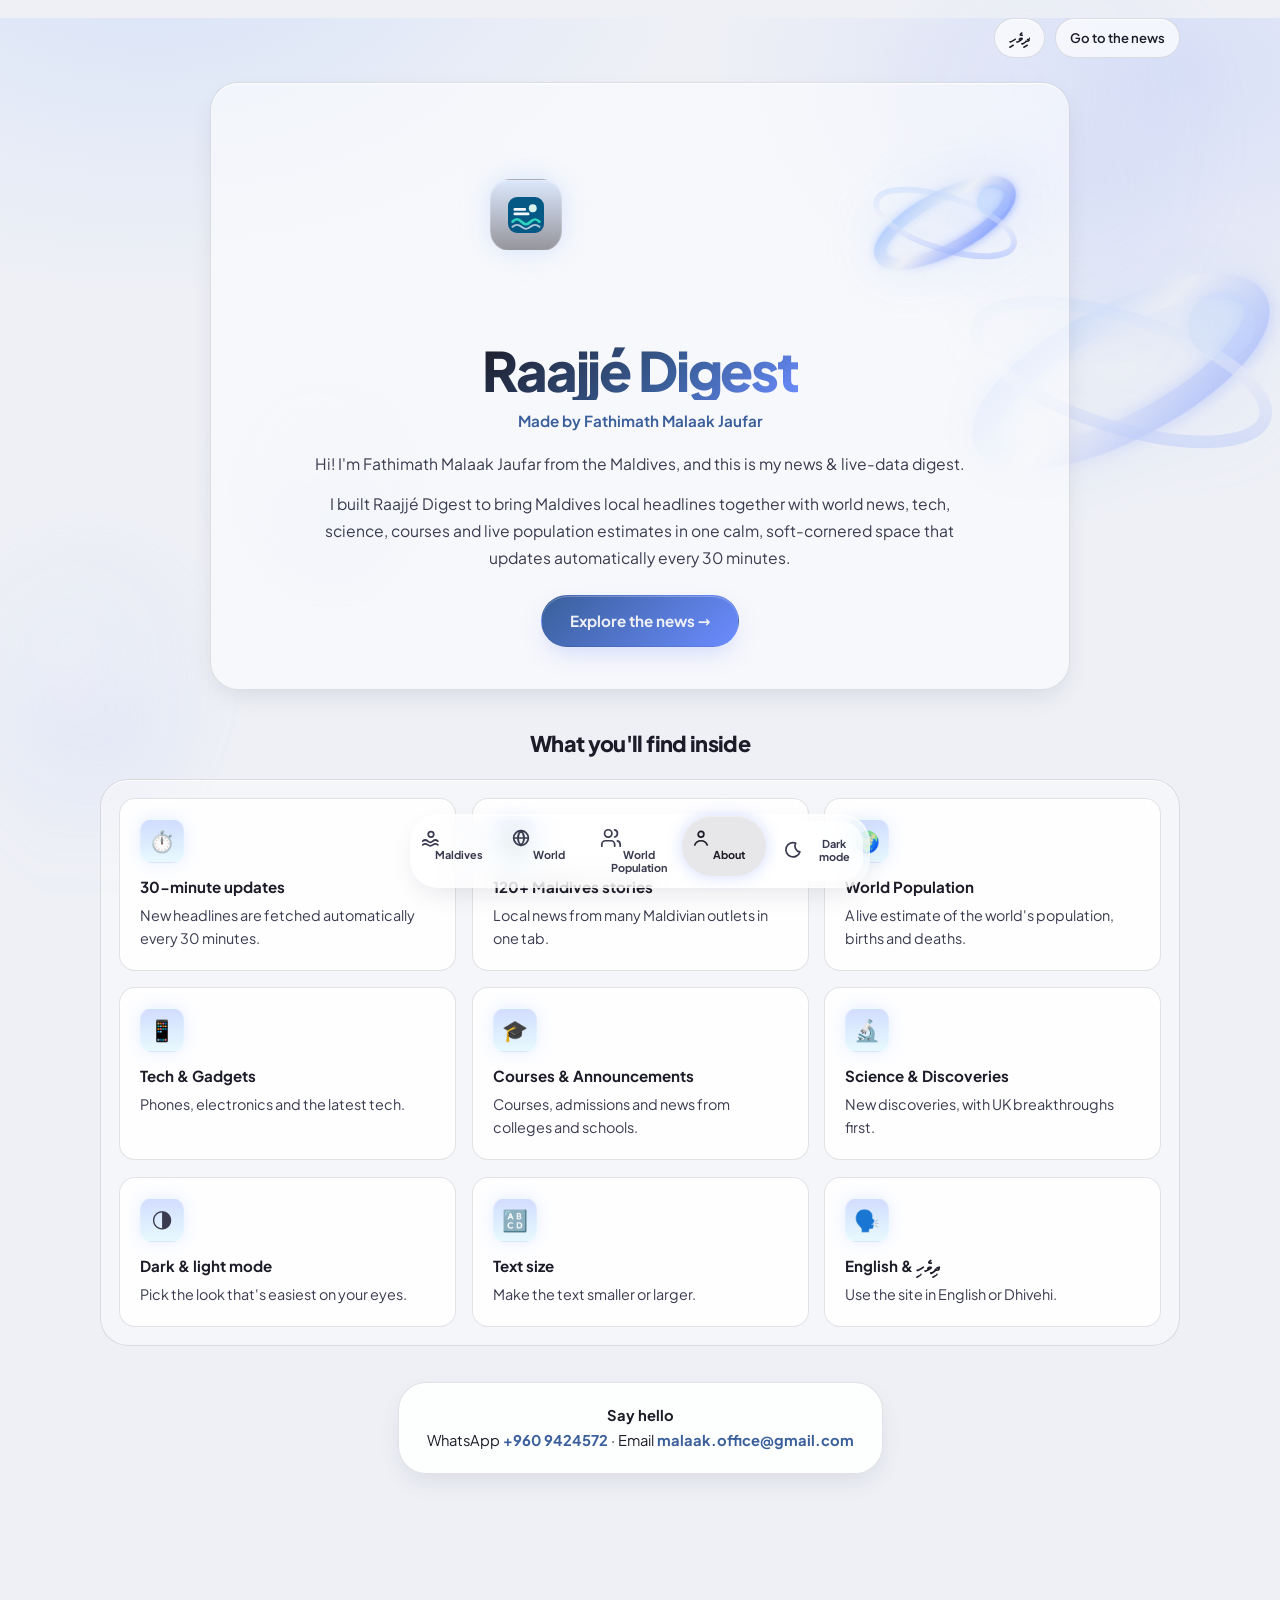
==== commit 63ab0487: "fix: polish filter pill, ambient stacking, search, and dock clearance Keep the Maldives language fil" ====
--- a/about.html
+++ b/about.html
@@ -1,5 +1,5 @@
 <!doctype html><html lang="en"><head><meta charset="utf-8"><meta name="viewport" content="width=device-width,initial-scale=1">
-<script>try{if(localStorage.theme!="dark")document.documentElement.dataset.theme="light";if(+localStorage.fontScale)document.documentElement.style.setProperty("--scale",localStorage.fontScale)}catch(e){document.documentElement.dataset.theme="light"}</script><script src="i18n.js"></script>
+<script>try{if(localStorage.theme!="dark")document.documentElement.dataset.theme="light";if(+localStorage.fontScale)document.documentElement.style.setProperty("--scale",localStorage.fontScale)}catch(e){document.documentElement.dataset.theme="light"}</script><script src="brand.js"></script><script src="i18n.js"></script>
 <title>Raajjé Digest – About</title><link rel="icon" href="logo-mark.svg" type="image/svg+xml">
 <meta property="og:title" content="Raajjé Digest"><meta property="og:description" content="Maldives local news plus world, tech, science, courses and announcements, updated every 30 minutes. Made by Fathimath Malaak Jaufar."><meta property="og:image" content="https://reseachrandomv.github.io/raajje-digest/og.png"><meta name="twitter:card" content="summary_large_image">
 
@@ -39,11 +39,7 @@
   <div class="about-hero-card">
     <div class="about-hero-stage">
     <div class="logo" aria-hidden="true">
-      <svg viewBox="0 0 36 36" width="52" height="52" fill="none" stroke="currentColor" stroke-width="2.2" stroke-linecap="round" stroke-linejoin="round">
-        <circle cx="18" cy="11.5" r="4.2" fill="currentColor" stroke="none"/>
-        <path d="M4 22.5c3.2-3 5.2-3 8.4 0s5.2 3 8.4 0 5.2-3 8.4 0"/>
-        <path d="M6 28.5c3-2.4 4.8-2.4 7.8 0s4.8 2.4 7.8 0 4.8-2.4 7.8 0" opacity=".75"/>
-      </svg>
+      <img data-brand-logo src="logo-mark.svg" alt="" width="52" height="52">
     </div>
     <div class="hero-orb about-orb" aria-hidden="true">
       <svg viewBox="0 0 200 200" fill="none">
@@ -78,7 +74,7 @@
 <script>
 Object.assign(STR.en,{read:"Explore the news →",skip:"Go to the news",feat:"What you'll find inside",contactH:"Say hello",
  intro:"Hi! I'm Fathimath Malaak Jaufar from the Maldives, and this is my news & live-data digest.",
- why:"I built Raajjé Digest to bring Maldives local headlines together with world news, tech, science, courses and live population estimates in one calm, soft-cornered space that updates automatically every 30 minutes.",
+ why:"I built "+((window.BRAND&&BRAND.name)||"Raajjé Digest")+" to bring Maldives local headlines together with world news, tech, science, courses and live population estimates in one calm, soft-cornered space that updates automatically every 30 minutes.",
  features:[["⏱️","30-minute updates","New headlines are fetched automatically every 30 minutes."],["🏝️","120+ Maldives stories","Local news from many Maldivian outlets in one tab."],["🌍","World Population","A live estimate of the world's population, births and deaths."],["📱","Tech & Gadgets","Phones, electronics and the latest tech."],["🎓","Courses & Announcements","Courses, admissions and news from colleges and schools."],["🔬","Science & Discoveries","New discoveries, with UK breakthroughs first."],["🌗","Dark & light mode","Pick the look that's easiest on your eyes."],["🔠","Text size","Make the text smaller or larger."],["🗣️","English & ދިވެހި","Use the site in English or Dhivehi."]]});
 Object.assign(STR.dv,{read:"ޚަބަރު ކިޔާލާ ←",skip:"ޚަބަރަށް ދާ",feat:"މިތަނުން ލިބޭ ތަކެތި",contactH:"ގުޅުއްވާ",
  intro:"އައްސަލާމު ޢަލައިކުމް! އަހަރެންނަކީ ދިވެހިރާއްޖެއިން ފާތިމަތު މަލާކް ޖައުފަރު. މިއީ އަހަރެންގެ ޚަބަރު ސައިޓް.",
--- a/styles.css
+++ b/styles.css
@@ -75,6 +75,7 @@
   --card-blur:blur(24px);
   --solid-fallback:#12121C;
   --focus:#9FC3FF;
+  --brand-logo:url("logo-mark.svg");
 }
 
 :root[data-theme=light]{
@@ -126,12 +127,16 @@
 
 *{box-sizing:border-box}
 html{
+  isolation:isolate;
+  scroll-padding-bottom:calc(168px + env(safe-area-inset-bottom));
   font-size:calc(var(--fs) * var(--scale));
   -webkit-text-size-adjust:100%;
   background:var(--bg);
   scrollbar-color:var(--edge) var(--bg);
+  height:100%;
   max-width:100%;
-  overflow-x:clip;
+  overflow-x:hidden;
+  overflow-y:auto;
   scroll-behavior:smooth;
 }
 body{
@@ -147,7 +152,8 @@
   text-rendering:optimizeLegibility;
   transition:background-color .35s var(--ease),color .35s var(--ease);
   position:relative;
-  padding-bottom:calc(148px + env(safe-area-inset-bottom));
+  isolation:isolate;
+  padding-bottom:calc(168px + env(safe-area-inset-bottom));
 }
 :root[data-theme=light] body{-webkit-font-smoothing:subpixel-antialiased}
 html[lang=dv] body{font-size:1.12em;line-height:1.95}
@@ -160,7 +166,8 @@
 ::selection{background:var(--accent-soft);color:var(--ink)}
 
 /* Deep-sea ambient: drifting icy jellyfish + glassy bubbles */
-.ambient-bg{position:fixed;inset:0;pointer-events:none;z-index:0;overflow:hidden}
+.ambient-bg{position:fixed;inset:0;pointer-events:none;z-index:-1;overflow:hidden;isolation:isolate}
+.ambient-bg,.ambient-bg *{pointer-events:none}
 .jelly{
   position:absolute;border-radius:50% 50% 46% 46%;
   filter:blur(18px);
@@ -320,8 +327,9 @@
   transition:transform .35s var(--spring),box-shadow .35s var(--ease);
 }
 .brand-logo:hover{transform:rotate(-5deg) scale(1.06)}
-.brand-logo svg,.brand img{
+.brand-logo svg,.brand-logo img,.brand img{
   width:22px;height:22px;display:block;
+  object-fit:contain;
   animation:waveBob 4s ease-in-out infinite;
   filter:drop-shadow(0 0 6px rgba(159,195,255,.8));
 }
@@ -398,7 +406,7 @@
   box-shadow:0 0 0 3px rgba(159,195,255,.28),0 0 16px rgba(159,195,255,.2);
 }
 .search-wrap svg{width:18px;height:18px;color:var(--muted);flex:none;stroke:currentColor}
-.search-wrap{flex:1 1 180px;min-width:140px;max-width:100%}
+.search-wrap{flex:1 1 220px;min-width:min(100%,260px);max-width:100%}
 .search-wrap input{
   border:0;background:transparent;color:var(--ink);
   font:inherit;font-size:.88rem;
@@ -659,18 +667,26 @@
 .count-pill{
   font-size:.75rem;font-weight:700;
   padding:3px 11px;border-radius:999px;
-  background:rgba(0,0,0,.28);color:var(--muted);
+  background:var(--base2);color:var(--muted);
   border:1px solid var(--edge);
+  position:relative;z-index:1;
 }
 .meta{color:var(--muted);font-size:.82rem;line-height:1.5}
 .filt{
-  display:flex;gap:6px;flex-wrap:wrap;align-items:center;
-  padding:5px 8px;border-radius:999px;
-  background:rgba(0,0,0,.22);border:1px solid var(--edge);
+  display:inline-flex;gap:2px;flex-wrap:nowrap;align-items:center;
+  padding:4px;border-radius:999px;
+  background:var(--base2);
+  border:1px solid var(--edge);
   animation:rise .4s var(--ease);
-}
-:root[data-theme=light] .filt{background:rgba(255,255,255,.7)}
-.filt button{min-height:34px;padding:4px 12px;font-size:.8rem;border-radius:999px}
+  max-width:100%;
+  overflow-x:auto;
+  scrollbar-width:none;
+  -webkit-overflow-scrolling:touch;
+  position:relative;z-index:1;
+}
+.filt::-webkit-scrollbar{display:none}
+:root[data-theme=light] .filt,:root[data-theme=light] .count-pill{background:var(--snow)}
+.filt button{min-height:32px;padding:4px 12px;font-size:.78rem;border-radius:999px;flex:0 0 auto;white-space:nowrap}
 
 /* Spotlight carousel */
 .tops{
@@ -931,7 +947,7 @@
 footer{
   position:relative;z-index:2;
   width:min(var(--page),calc(100% - 28px));
-  margin:16px auto 28px;
+  margin:16px auto 12px;
   text-align:center;
   padding:22px 22px 26px;
   color:var(--ink);
@@ -1004,16 +1020,17 @@
 @media (min-width:900px){
   header .w{
     display:grid;
-    grid-template-columns:minmax(200px,280px) minmax(140px,1fr) auto;
+    grid-template-columns:minmax(200px,260px) minmax(260px,1fr);
     align-items:center;
     gap:8px 12px;
     padding:8px 10px;
   }
-  .brand{grid-column:1;grid-row:1;min-width:0;max-width:100%}
+  .brand{grid-column:1;grid-row:1 / span 2;min-width:0;max-width:100%;align-self:center}
   .brand-meta,.title-row,.sub-row{min-width:0;max-width:100%}
   .sub-row{flex-wrap:wrap}
-  .tools{grid-column:2 / 4;grid-row:1;display:flex;flex-wrap:nowrap;justify-content:flex-end;gap:6px;min-width:0}
-  .search-wrap{flex:1 1 180px;order:0;max-width:none;min-width:120px}
+  .tools{grid-column:2;grid-row:1;display:flex;flex-wrap:wrap;justify-content:flex-end;gap:6px;min-width:0}
+  .search-wrap{flex:1 1 100%;order:-1;max-width:none;min-width:min(100%,260px)}
+  .search-wrap input{min-width:0;width:100%}
   #tm{margin-inline-start:2px}
 }
 @media (max-width:720px){
@@ -1044,8 +1061,15 @@
   position:relative;z-index:2;
   width:min(var(--page),calc(100% - 28px));
   margin-inline:auto;
-  padding:12px 0 56px;
+  padding:12px 0 24px;
   text-align:center;
+}
+@media (max-width:700px){
+  body.about .about-hero-card,.about-view .about-hero-card{
+    margin-bottom:calc(88px + env(safe-area-inset-bottom));
+    padding-bottom:18px;
+  }
+  body.about a.cta, .about-view a.cta{margin-bottom:0}
 }
 .about-hero-card{
   background:var(--glass);
@@ -1059,6 +1083,7 @@
   margin:12px auto 36px;
   animation:rise .55s var(--ease);
 }
+body.about .logo img,.about-view .logo img{width:36px;height:36px;object-fit:contain;display:block}
 body.about .logo,.about-view .logo{
   display:grid;place-items:center;margin:0 auto 16px;
   width:72px;height:72px;border-radius:20px;
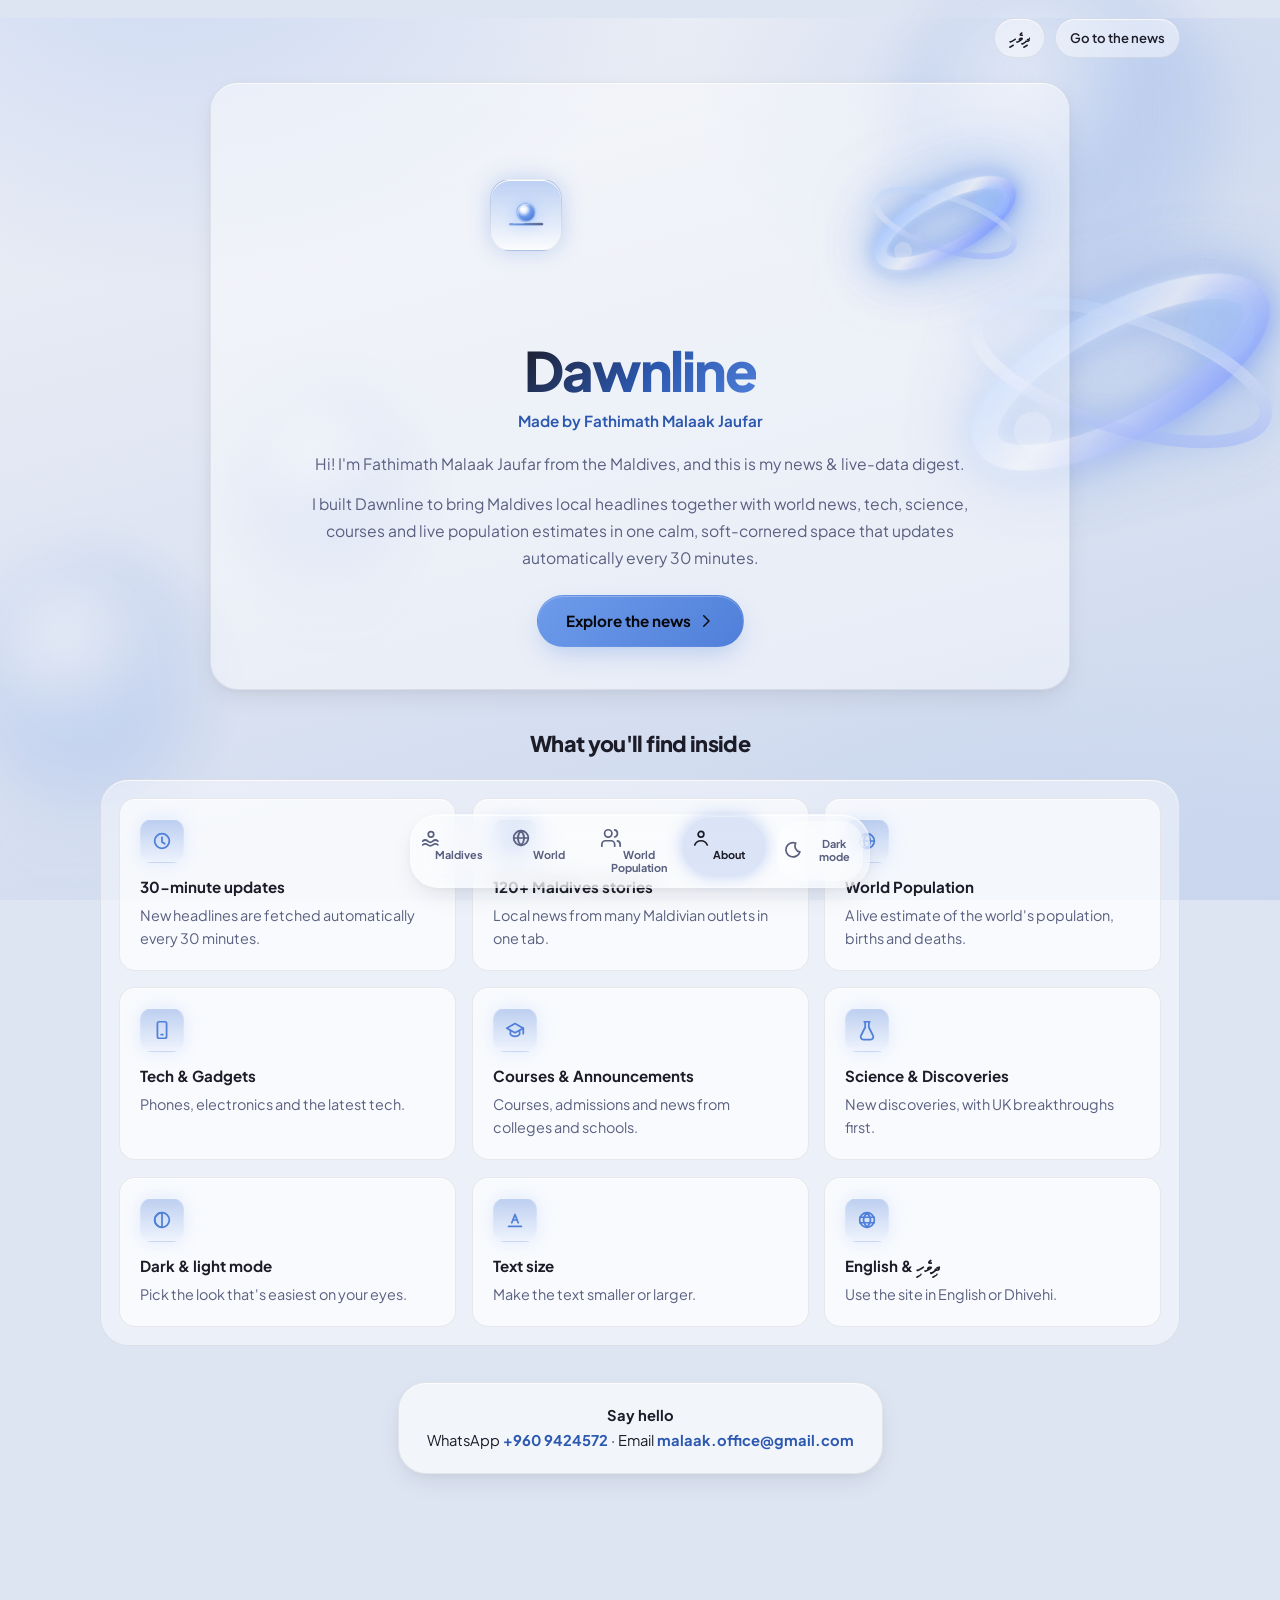
==== commit 639d12cc: "feat: rebrand the glass site as Dawnline Rename the digest to Dawnline, add the approved sun-and-hor" ====
--- a/about.html
+++ b/about.html
@@ -1,11 +1,11 @@
 <!doctype html><html lang="en"><head><meta charset="utf-8"><meta name="viewport" content="width=device-width,initial-scale=1">
 <script>try{if(localStorage.theme!="dark")document.documentElement.dataset.theme="light";if(+localStorage.fontScale)document.documentElement.style.setProperty("--scale",localStorage.fontScale)}catch(e){document.documentElement.dataset.theme="light"}</script><script src="brand.js"></script><script src="i18n.js"></script>
-<title>Raajjé Digest – About</title><link rel="icon" href="logo-mark.svg" type="image/svg+xml">
-<meta property="og:title" content="Raajjé Digest"><meta property="og:description" content="Maldives local news plus world, tech, science, courses and announcements, updated every 30 minutes. Made by Fathimath Malaak Jaufar."><meta property="og:image" content="https://reseachrandomv.github.io/raajje-digest/og.png"><meta name="twitter:card" content="summary_large_image">
+<title>Dawnline – About</title><link rel="icon" href="dawnline-favicon.svg" type="image/svg+xml"><link rel="icon" href="favicon-32.png" sizes="32x32" type="image/png"><link rel="icon" href="favicon-192.png" sizes="192x192" type="image/png"><link rel="apple-touch-icon" href="apple-touch-icon.png">
+<meta property="og:title" content="Dawnline"><meta property="og:description" content="Dawnline — Maldives local news plus world, tech, science, courses and announcements, updated every 30 minutes. Made by Fathimath Malaak Jaufar."><meta property="og:image" content="https://reseachrandomv.github.io/raajje-digest/og.png"><meta name="twitter:card" content="summary_large_image">
 
 <link rel="preload" href="fonts/Faruma.woff2" as="font" type="font/woff2" crossorigin>
 <link rel="preload" href="fonts/plus-jakarta-latin.woff2" as="font" type="font/woff2" crossorigin>
-<style>html{background:#07080D}html[data-theme=light]{background:#EEF0F6}</style>
+<style>html{background:#07080D}html[data-theme=light]{background:#DDE4F2}</style>
 <link rel="stylesheet" href="styles.css"></head><body class="about">
 <div class="ambient-bg" aria-hidden="true">
   <div class="jelly jelly-1"></div>
@@ -38,8 +38,38 @@
 <main>
   <div class="about-hero-card">
     <div class="about-hero-stage">
-    <div class="logo" aria-hidden="true">
-      <img data-brand-logo src="logo-mark.svg" alt="" width="52" height="52">
+    <div class="logo">
+      <svg class="brand-mark" data-brand-logo viewBox="0 0 64 64" role="img" aria-label="Dawnline" fill="none" width="52" height="52">
+        <defs>
+          <linearGradient id="logo-rim" x1="12%" y1="0%" x2="88%" y2="100%">
+            <stop offset="0%" stop-color="var(--logo-rim-0)" stop-opacity=".95"/>
+            <stop offset="38%" stop-color="var(--logo-rim-1)" stop-opacity=".8"/>
+            <stop offset="100%" stop-color="var(--logo-rim-2)" stop-opacity=".35"/>
+          </linearGradient>
+          <linearGradient id="logo-bar" x1="0%" y1="0%" x2="100%" y2="0%">
+            <stop offset="0%" stop-color="var(--logo-bar-0)" stop-opacity=".95"/>
+            <stop offset="35%" stop-color="var(--logo-bar-1)" stop-opacity=".95"/>
+            <stop offset="100%" stop-color="var(--logo-bar-2)" stop-opacity=".8"/>
+          </linearGradient>
+          <radialGradient id="logo-sun" cx="36%" cy="32%" r="70%">
+            <stop offset="0%" stop-color="var(--logo-sun-0)"/>
+            <stop offset="28%" stop-color="var(--logo-sun-1)"/>
+            <stop offset="62%" stop-color="var(--logo-sun-2)"/>
+            <stop offset="100%" stop-color="var(--logo-sun-3)"/>
+          </radialGradient>
+          <filter id="logo-glow" x="-60%" y="-60%" width="220%" height="220%">
+            <feGaussianBlur in="SourceGraphic" stdDeviation="1.4" result="b"/>
+            <feMerge><feMergeNode in="b"/><feMergeNode in="SourceGraphic"/></feMerge>
+          </filter>
+        </defs>
+        <circle cx="32" cy="28.2" r="13.4" fill="var(--logo-glow)" opacity=".55" filter="url(#logo-glow)"/>
+        <circle cx="32" cy="28.2" r="12" fill="url(#logo-sun)"/>
+        <circle cx="32" cy="28.2" r="12" fill="none" stroke="url(#logo-rim)" stroke-width="1.2"/>
+        <ellipse cx="27.4" cy="23.4" rx="3.8" ry="2.3" fill="var(--logo-sheen)" opacity=".78"/>
+        <rect x="7" y="43.35" width="50" height="3.4" rx="1.7" fill="url(#logo-bar)"/>
+        <rect x="7" y="43.35" width="50" height="3.4" rx="1.7" fill="none" stroke="url(#logo-rim)" stroke-width=".9"/>
+        <rect x="13" y="43.9" width="16" height=".85" rx=".4" fill="var(--logo-sheen)" opacity=".55"/>
+      </svg>
     </div>
     <div class="hero-orb about-orb" aria-hidden="true">
       <svg viewBox="0 0 200 200" fill="none">
@@ -65,32 +95,34 @@
     <p class="made" data-t="madeBy"></p>
     <p class="intro" data-t="intro"></p>
     <p class="intro" data-t="why"></p>
-    <a class="cta" href="./" id="go" data-t="read"></a>
+    <a class="cta" href="./" id="go"><span data-t="read"></span></a>
   </div>
   <h2 data-t="feat"></h2>
   <div class="grid" id="grid"></div>
   <div class="contact"><strong data-t="contactH"></strong><br>WhatsApp <a href="https://wa.me/9609424572" rel="noopener" dir="ltr">+960 9424572</a> · <span data-t="email"></span> <a href="mailto:malaak.office@gmail.com">malaak.office@gmail.com</a></div>
 </main>
 <script>
-Object.assign(STR.en,{read:"Explore the news →",skip:"Go to the news",feat:"What you'll find inside",contactH:"Say hello",
+Object.assign(STR.en,{read:"Explore the news",skip:"Go to the news",feat:"What you'll find inside",contactH:"Say hello",
  intro:"Hi! I'm Fathimath Malaak Jaufar from the Maldives, and this is my news & live-data digest.",
- why:"I built "+((window.BRAND&&BRAND.name)||"Raajjé Digest")+" to bring Maldives local headlines together with world news, tech, science, courses and live population estimates in one calm, soft-cornered space that updates automatically every 30 minutes.",
- features:[["⏱️","30-minute updates","New headlines are fetched automatically every 30 minutes."],["🏝️","120+ Maldives stories","Local news from many Maldivian outlets in one tab."],["🌍","World Population","A live estimate of the world's population, births and deaths."],["📱","Tech & Gadgets","Phones, electronics and the latest tech."],["🎓","Courses & Announcements","Courses, admissions and news from colleges and schools."],["🔬","Science & Discoveries","New discoveries, with UK breakthroughs first."],["🌗","Dark & light mode","Pick the look that's easiest on your eyes."],["🔠","Text size","Make the text smaller or larger."],["🗣️","English & ދިވެހި","Use the site in English or Dhivehi."]]});
-Object.assign(STR.dv,{read:"ޚަބަރު ކިޔާލާ ←",skip:"ޚަބަރަށް ދާ",feat:"މިތަނުން ލިބޭ ތަކެތި",contactH:"ގުޅުއްވާ",
+ why:"I built "+((window.BRAND&&BRAND.name)||"Dawnline")+" to bring Maldives local headlines together with world news, tech, science, courses and live population estimates in one calm, soft-cornered space that updates automatically every 30 minutes.",
+ features:[["clock","30-minute updates","New headlines are fetched automatically every 30 minutes."],["maldives","120+ Maldives stories","Local news from many Maldivian outlets in one tab."],["globe","World Population","A live estimate of the world's population, births and deaths."],["phone","Tech & Gadgets","Phones, electronics and the latest tech."],["cap","Courses & Announcements","Courses, admissions and news from colleges and schools."],["flask","Science & Discoveries","New discoveries, with UK breakthroughs first."],["contrast","Dark & light mode","Pick the look that's easiest on your eyes."],["type","Text size","Make the text smaller or larger."],["lang","English & ދިވެހި","Use the site in English or Dhivehi."]]});
+Object.assign(STR.dv,{read:"ޚަބަރު ކިޔާލާ",skip:"ޚަބަރަށް ދާ",feat:"މިތަނުން ލިބޭ ތަކެތި",contactH:"ގުޅުއްވާ",
  intro:"އައްސަލާމު ޢަލައިކުމް! އަހަރެންނަކީ ދިވެހިރާއްޖެއިން ފާތިމަތު މަލާކް ޖައުފަރު. މިއީ އަހަރެންގެ ޚަބަރު ސައިޓް.",
- why:"މި ސައިޓް ހެދީ ދިވެހިރާއްޖޭގެ ލޯކަލް ޚަބަރުތަކާއި ދުނިޔޭގެ ޚަބަރު، ޓެކް، ސައިންސް، ކޯސްތަކާއި އިޢުލާންތައް، ފަސޭހަ އަދި ހިލޭ އެއް ތަނަކުން ލިބޭނެ ގޮތަށް. ކޮންމެ 30 މިނިޓަކުން ޚަބަރުތައް އަމިއްލައަށް އާވޭ.",
- features:[["⏱️","30 މިނިޓުން އަޕްޑޭޓް","ކޮންމެ 30 މިނިޓަކުން އާ ސުރުޚީތައް އަމިއްލައަށް ލިބޭ."],["🏝️","120 އަށްވުރެ ގިނަ ދިވެހި ޚަބަރު","ގިނަ ދިވެހި ނޫސްތަކުގެ ޚަބަރު އެއް ޓެބަކުން."],["🌍","ދުނިޔޭގެ އާބާދީ","ދުނިޔޭގެ އާބާދީ، އުފަންވުމާއި މަރުވުމުގެ ލައިވް އަންދާޒާ."],["📱","ޓެކް އަދި ގެޖެޓްސް","ފޯނު، އިލެކްޓްރޯނިކްސް އަދި އާ ޓެކްނޮލޮޖީ."],["🎓","ކޯސްތަކާއި އިޢުލާންތައް","ކޯސް، އެޑްމިޝަން އަދި ކޮލެޖާއި ސްކޫލުތަކުގެ ޚަބަރު."],["🔬","ސައިންސާއި ހޯދުންތައް","އާ ހޯދުންތައް، ޔޫކޭގެ ކާމިޔާބީތައް ފުރަތަމަ."],["🌗","ޑާކް އަދި ލައިޓް މޯޑް","ލޮލަށް ފަސޭހަ ކުލަ ހޮވާ."],["🔠","އަކުރުގެ ސައިޒު","އަކުރު ކުޑަކޮށް ނުވަތަ ބޮޑުކޮށްލާ."],["🗣️","English އަދި ދިވެހި","ސައިޓް އިނގިރޭސިން ނުވަތަ ދިވެހިން ބޭނުންކުރޭ."]]});
+ why:((window.BRAND&&BRAND.nameDv)||"ޑޯންލައިން")+" ހެދީ ދިވެހިރާއްޖޭގެ ލޯކަލް ޚަބަރުތަކާއި ދުނިޔޭގެ ޚަބަރު، ޓެކް، ސައިންސް، ކޯސްތަކާއި އިޢުލާންތައް، ފަސޭހަ އަދި ހިލޭ އެއް ތަނަކުން ލިބޭނެ ގޮތަށް. ކޮންމެ 30 މިނިޓަކުން ޚަބަރުތައް އަމިއްލައަށް އާވޭ.",
+ features:[["clock","30 މިނިޓުން އަޕްޑޭޓް","ކޮންމެ 30 މިނިޓަކުން އާ ސުރުޚީތައް އަމިއްލައަށް ލިބޭ."],["maldives","120 އަށްވުރެ ގިނަ ދިވެހި ޚަބަރު","ގިނަ ދިވެހި ނޫސްތަކުގެ ޚަބަރު އެއް ޓެބަކުން."],["globe","ދުނިޔޭގެ އާބާދީ","ދުނިޔޭގެ އާބާދީ، އުފަންވުމާއި މަރުވުމުގެ ލައިވް އަންދާޒާ."],["phone","ޓެކް އަދި ގެޖެޓްސް","ފޯނު، އިލެކްޓްރޯނިކްސް އަދި އާ ޓެކްނޮލޮޖީ."],["cap","ކޯސްތަކާއި އިޢުލާންތައް","ކޯސް، އެޑްމިޝަން އަދި ކޮލެޖާއި ސްކޫލުތަކުގެ ޚަބަރު."],["flask","ސައިންސާއި ހޯދުންތައް","އާ ހޯދުންތައް، ޔޫކޭގެ ކާމިޔާބީތައް ފުރަތަމަ."],["contrast","ޑާކް އަދި ލައިޓް މޯޑް","ލޮލަށް ފަސޭހަ ކުލަ ހޮވާ."],["type","އަކުރުގެ ސައިޒު","އަކުރު ކުޑަކޮށް ނުވަތަ ބޮޑުކޮށްލާ."],["lang","English އަދި ދިވެހި","ސައިޓް އިނގިރޭސިން ނުވަތަ ދިވެހިން ބޭނުންކުރޭ."]]});
 const $=id=>document.getElementById(id),esc=s=>s.replace(/[&<>]/g,c=>({"&":"&amp;","<":"&lt;",">":"&gt;"}[c]));
-const TABLINK={"🏝️":"Maldives","🌍":"Population","📱":"Tech","🎓":"Courses","🔬":"Science"};
+const TABLINK={maldives:"Maldives",globe:"Population",phone:"Tech",cap:"Courses",flask:"Science"};
 function draw(){
   setLangAttrs();
   document.querySelectorAll('[data-t]').forEach(e=>e.textContent=t(e.dataset.t));
+  const go=document.getElementById('go');
+  if(go&&!go.querySelector('svg'))go.insertAdjacentHTML('beforeend',uiIcon('chevronRight','ui-icon-chevron'));
   document.title=t('site');
   const o=Object.keys(LANGS).find(l=>l!=LANG);
   $('lg').textContent=LANGS[o].label;$('lg').lang=o;$('lg').setAttribute('aria-label',t('langAria'));
   $('grid').innerHTML=(STR[LANG].features).map(([i,h,p],idx)=>{
     const tb=TABLINK[i];
-    const inner=`<span class="ic" aria-hidden="true">${i}</span><b>${esc(h)}</b>${esc(p)}`;
+    const inner=`<span class="ic" aria-hidden="true">${uiIcon(i)}</span><b>${esc(h)}</b>${esc(p)}`;
     return tb?`<a class="card" style="animation-delay:${idx*45}ms" href="index.html?tab=${tb}" onclick="safeSet('introSeen','1');safeSet('country','${tb}')">${inner}</a>`:`<div class="card" style="animation-delay:${idx*45}ms">${inner}</div>`;
   }).join('');
   if(window.renderDock)renderDock();
--- a/styles.css
+++ b/styles.css
@@ -1,4 +1,4 @@
-/* Raajjé Digest — Liquid Glass redesign */
+/* Dawnline — Liquid Glass redesign */
 
 @font-face{font-family:"Faruma";src:url("fonts/Faruma.woff2") format("woff2");font-display:swap;unicode-range:U+0780-07BF,U+060C,U+061B,U+061F}
 @font-face{font-family:"Noto Sans Thaana";src:url("fonts/NotoSansThaana.woff2") format("woff2");font-weight:100 900;font-display:swap;unicode-range:U+0780-07BF,U+060C,U+061B,U+061F,U+200C-200F,U+FDF2,U+FDFD}
@@ -75,54 +75,83 @@
   --card-blur:blur(24px);
   --solid-fallback:#12121C;
   --focus:#9FC3FF;
-  --brand-logo:url("logo-mark.svg");
+  --logo-sun-0:#FFFFFF;
+  --logo-sun-1:#EEF0F6;
+  --logo-sun-2:#9FC3FF;
+  --logo-sun-3:#6E95D8;
+  --logo-bar-0:#3A3B4F;
+  --logo-bar-1:#9FC3FF;
+  --logo-bar-2:#3A3B4F;
+  --logo-rim-0:#FFFFFF;
+  --logo-rim-1:#C9DCFF;
+  --logo-rim-2:#6E95D8;
+  --logo-glow:#9FC3FF;
+  --logo-sheen:#FFFFFF;
 }
 
 :root[data-theme=light]{
   color-scheme:light;
+  /* Lighter Deep Navy: icy pale wash, not plain white. */
   --base1:#EEF0F6;
-  --base1-alt:#E4E7F0;
-  --base2:#FFFFFF;
-  --bg:var(--base1);
+  --base1-alt:#DDE4F2;
+  --base2:#C9D6EE;
+  --bg:#DDE4F2;
   --bg-grad:
-    radial-gradient(900px 600px at 12% -8%,rgba(159,195,255,.28),transparent 60%),
-    radial-gradient(800px 520px at 92% 8%,rgba(107,140,255,.16),transparent 58%);
-  --glass:rgba(255,255,255,.55);
-  --glass-nav:rgba(255,255,255,.62);
-  --glass-pill:rgba(28,28,40,.10);
-  --glass-card:rgba(255,255,255,.78);
-  --glass-panel:rgba(255,255,255,.5);
-  --glass-strong:rgba(255,255,255,.88);
+    radial-gradient(900px 600px at 12% -8%,rgba(110,155,234,.26),transparent 60%),
+    radial-gradient(800px 520px at 90% 8%,rgba(79,127,217,.16),transparent 58%),
+    radial-gradient(700px 480px at 78% 100%,rgba(201,214,238,.9),transparent 55%),
+    linear-gradient(165deg,#EEF0F6 0%,#DDE4F2 52%,#C9D6EE 100%);
+  --glass:rgba(255,255,255,.45);
+  --glass-nav:rgba(255,255,255,.45);
+  --glass-pill:rgba(79,127,217,.18);
+  --glass-card:rgba(255,255,255,.52);
+  --glass-panel:rgba(255,255,255,.45);
+  --glass-strong:rgba(255,255,255,.62);
   --surface:var(--glass-card);
-  --surface-hi:#ffffff;
+  --surface-hi:rgba(255,255,255,.78);
   --well:rgba(28,28,40,.06);
   --ink:#1C1C28;
-  --muted:#3A3B4F;
-  --teal:#3A5F9A;
-  --blue:#3A5F9A;
-  --acc:#3A5F9A;
-  --acc-grad:linear-gradient(135deg,#3A5F9A 0%,#6B8CFF 100%);
+  --muted:#5A6080;
+  --teal:#2C58B0;
+  --blue:#4F7FD9;
+  --acc:#4F7FD9;
+  --acc-grad:linear-gradient(135deg,#6E9BEA 0%,#4F7FD9 100%);
   --cta-grad:var(--acc-grad);
-  --text-grad:linear-gradient(135deg,#1C1C28 0%,#3A5F9A 60%,#6B8CFF 100%);
-  --on:#EEF0F6;
-  --accent-soft:rgba(107,140,255,.14);
+  --text-grad:linear-gradient(135deg,#1C1C28 0%,#2C58B0 55%,#4F7FD9 100%);
+  --on:#07080D;
+  --accent-soft:rgba(79,127,217,.16);
   --warm:#8A6A20;
   --coral:#9A3B50;
-  --edge:rgba(28,28,40,.12);
-  --edge-hi:rgba(58,95,154,.35);
-  --hi:rgba(255,255,255,.9);
+  --edge:rgba(28,28,40,.08);
+  --edge-hi:rgba(79,127,217,.38);
+  --hi:rgba(255,255,255,.72);
   --lo:rgba(28,28,40,.10);
-  --up:0 10px 28px -8px rgba(28,28,40,.12);
-  --upsm:0 6px 16px -6px rgba(28,28,40,.10),inset 0 1px 0 #fff;
-  --up-hover:0 16px 36px -8px rgba(107,140,255,.22),inset 0 1px 0 #fff;
+  --up:0 10px 28px -8px rgba(28,28,40,.12),0 2px 8px rgba(28,28,40,.04);
+  --upsm:0 6px 16px -6px rgba(28,28,40,.10),inset 0 1px 0 rgba(255,255,255,.7);
+  --up-hover:0 16px 36px -8px rgba(44,88,176,.20),inset 0 1px 0 #fff;
   --in:inset 0 1px 2px rgba(28,28,40,.06);
   --insm:inset 0 1px 2px rgba(28,28,40,.08);
-  --solid-fallback:#EEF0F6;
-  --focus:#3A5F9A;
-  --pop:#3A5F9A;
-  --pop-deep:#6B8CFF;
-  --pop-glow:rgba(107,140,255,.3);
-  --jelly:rgba(107,140,255,.18);
+  --solid-fallback:#DDE4F2;
+  --focus:#2C58B0;
+  --pop:#4F7FD9;
+  --pop-deep:#2C58B0;
+  --pop-glow:rgba(79,127,217,.35);
+  --jelly:rgba(79,127,217,.20);
+  --blur:blur(15px);
+  --nav-blur:blur(12px);
+  --card-blur:blur(15px);
+  --logo-sun-0:#FFFFFF;
+  --logo-sun-1:#E8F0FF;
+  --logo-sun-2:#6E9BEA;
+  --logo-sun-3:#4F7FD9;
+  --logo-bar-0:#6E95D8;
+  --logo-bar-1:#4F7FD9;
+  --logo-bar-2:#3A3B4F;
+  --logo-rim-0:#FFFFFF;
+  --logo-rim-1:#C9DCFF;
+  --logo-rim-2:#4F7FD9;
+  --logo-glow:#4F7FD9;
+  --logo-sheen:#FFFFFF;
 }
 
 *{box-sizing:border-box}
@@ -189,7 +218,15 @@
 .jelly-1{width:340px;height:360px;top:-40px;right:4%;animation:jellyDrift 42s ease-in-out infinite}
 .jelly-2{width:260px;height:280px;bottom:8%;left:-40px;animation:jellyDrift 54s ease-in-out infinite reverse;opacity:.7}
 .jelly-3{width:200px;height:220px;top:42%;left:18%;animation:jellyDrift 36s ease-in-out infinite 4s;opacity:.5}
-:root[data-theme=light] .jelly{opacity:.35;filter:blur(22px)}
+:root[data-theme=light] .jelly{
+  opacity:.55;filter:blur(18px);
+  background:
+    radial-gradient(circle at 40% 32%,rgba(255,255,255,.58),rgba(110,155,234,.28) 38%,rgba(79,127,217,.10) 62%,transparent 74%),
+    radial-gradient(circle at 55% 70%,rgba(79,127,217,.16),transparent 55%);
+}
+:root[data-theme=light] .jelly-1{opacity:.55}
+:root[data-theme=light] .jelly-2{opacity:.48}
+:root[data-theme=light] .jelly-3{opacity:.4}
 .bubble{
   position:absolute;border-radius:50%;
   background:radial-gradient(circle at 32% 28%,rgba(255,255,255,.4),rgba(180,200,255,.12) 40%,transparent 70%);
@@ -205,7 +242,19 @@
 .b6{width:20px;height:20px;left:32%;bottom:-8%;animation-duration:36s;animation-delay:-22s}
 .b7{width:28px;height:28px;left:60%;bottom:-8%;animation-duration:24s;animation-delay:-11s}
 .b8{width:14px;height:14px;left:12%;bottom:-6%;animation-duration:32s;animation-delay:-19s}
-:root[data-theme=light] .bubble{opacity:.45}
+:root[data-theme=light] .bubble{
+  opacity:.7;
+  border-color:rgba(79,127,217,.28);
+  box-shadow:inset 0 0 12px rgba(110,155,234,.25),0 0 16px rgba(79,127,217,.16);
+}
+:root[data-theme=light] .hero-orb{
+  opacity:.82;
+  filter:drop-shadow(0 0 36px rgba(79,127,217,.5)) drop-shadow(0 0 14px rgba(110,155,234,.6));
+}
+:root[data-theme=light] .about-orb{
+  opacity:1;
+  filter:drop-shadow(0 0 28px rgba(79,127,217,.55)) drop-shadow(0 0 10px rgba(110,155,234,.7));
+}
 .hero-orb{
   position:absolute;
   width:min(420px,48vw);
@@ -317,6 +366,7 @@
 .brand{display:flex;gap:12px;align-items:flex-start;min-width:0}
 .brand-logo{
   width:40px;height:40px;flex:none;border-radius:12px;margin-top:2px;
+  padding:3px;
   background:linear-gradient(180deg,rgba(159,195,255,.28),rgba(28,28,40,.4));
   border:1px solid rgba(255,255,255,.2);
   box-shadow:0 0 22px rgba(159,195,255,.35),inset 0 1px 0 rgba(238,240,246,.35);
@@ -326,14 +376,18 @@
   overflow:hidden;
   transition:transform .35s var(--spring),box-shadow .35s var(--ease);
 }
+:root[data-theme=light] .brand-logo{
+  background:linear-gradient(180deg,rgba(110,155,234,.4),rgba(255,255,255,.65));
+  border:1px solid rgba(28,28,40,.08);
+  box-shadow:0 0 18px rgba(79,127,217,.28),inset 0 1px 0 #fff;
+}
 .brand-logo:hover{transform:rotate(-5deg) scale(1.06)}
-.brand-logo svg,.brand-logo img,.brand img{
-  width:22px;height:22px;display:block;
-  object-fit:contain;
+.brand-logo svg,.brand-mark{
+  width:100%;height:100%;display:block;
+  overflow:visible;
   animation:waveBob 4s ease-in-out infinite;
   filter:drop-shadow(0 0 6px rgba(159,195,255,.8));
 }
-.brand img{width:40px;height:40px;border-radius:12px}
 .brand-meta{min-width:0}
 .title-row{display:flex;align-items:center;gap:10px;flex-wrap:wrap}
 .brand h1,.about-title{
@@ -371,7 +425,7 @@
   backdrop-filter:blur(12px);
   -webkit-backdrop-filter:blur(12px);
 }
-:root[data-theme=light] .live-pill,:root[data-theme=light] .system-badge{color:var(--pop);background:rgba(255,255,255,.7)}
+:root[data-theme=light] .live-pill,:root[data-theme=light] .system-badge{color:var(--pop-deep);background:rgba(255,255,255,.45)}
 .live-dot{
   width:7px;height:7px;border-radius:50%;
   background:var(--pop);
@@ -400,7 +454,7 @@
   box-shadow:var(--insm);
   transition:border-color .25s var(--ease),box-shadow .25s var(--ease);
 }
-:root[data-theme=light] .search-wrap{background:rgba(15,23,42,.06)}
+:root[data-theme=light] .search-wrap{background:rgba(28,28,40,.06)}
 .search-wrap:focus-within{
   border-color:rgba(159,195,255,.7);
   box-shadow:0 0 0 3px rgba(159,195,255,.28),0 0 16px rgba(159,195,255,.2);
@@ -424,6 +478,27 @@
   display:none;color:var(--ink) !important;
 }
 .search-clear.show{display:inline-flex}
+.search-clear .ui-icon{width:14px;height:14px}
+
+/* Inline UI icons: one stroke weight, currentColor, smooth fill/stroke hover */
+.ui-icon{
+  width:18px;height:18px;flex:none;display:block;
+  fill:none;stroke:currentColor;
+  transition:fill .22s var(--ease),stroke .22s var(--ease),color .22s var(--ease),transform .22s var(--spring),opacity .22s var(--ease);
+}
+.read .ui-icon{width:16px;height:16px}
+.hero-tag .ui-icon{width:12px;height:12px}
+.save-btn .ui-icon{width:16px;height:16px}
+.save-btn[aria-pressed=true] .ui-icon{fill:currentColor;stroke:currentColor}
+.carousel-nav .ui-icon{width:18px;height:18px}
+.pop-stat-icon .ui-icon{width:22px;height:22px;color:var(--pop)}
+a.cta .ui-icon{width:18px;height:18px}
+html[dir=rtl] .ui-icon-chevron{transform:scaleX(-1)}
+@media (hover:hover) and (pointer:fine){
+  .save-btn:hover{color:var(--pop);border-color:var(--edge-hi)}
+  .read:hover .ui-icon{transform:translateX(3px)}
+  html[dir=rtl] .read:hover .ui-icon-chevron{transform:scaleX(-1) translateX(3px)}
+}
 
 button,header a.ab,a.cta{
   font:inherit;font-size:.82rem;font-weight:600;cursor:pointer;
@@ -437,7 +512,7 @@
   transition:background-color .22s var(--ease),color .22s var(--ease),border-color .22s var(--ease),box-shadow .22s var(--ease),transform .22s var(--spring);
 }
 :root[data-theme=light] button,:root[data-theme=light] header a.ab{
-  background:rgba(255,255,255,.7);
+  background:rgba(255,255,255,.45);
 }
 @media (hover:hover) and (pointer:fine){
   button:hover,header a.ab:hover{
@@ -446,7 +521,7 @@
     transform:translateY(-1px);
   }
   :root[data-theme=light] button:hover,:root[data-theme=light] header a.ab:hover{
-    background:#fff;
+    background:rgba(255,255,255,.72);
   }
 }
 button:active,header a.ab:active{box-shadow:var(--insm);transform:translateY(1px) scale(.97)}
@@ -481,7 +556,7 @@
   display:flex;gap:2px;padding:3px;border-radius:999px;
   background:rgba(0,0,0,.28);border:1px solid var(--edge);box-shadow:var(--insm);
 }
-:root[data-theme=light] .fsz{background:rgba(15,23,42,.06)}
+:root[data-theme=light] .fsz{background:rgba(28,28,40,.06)}
 .fsz button{
   min-width:36px;min-height:32px;padding:2px 8px;
   border:0;background:transparent;box-shadow:none;font-size:.82rem;
@@ -490,7 +565,7 @@
 .fsz button[aria-pressed=true]{
   background:rgba(255,255,255,.08);color:var(--ink);box-shadow:inset 0 1px 0 var(--hi);border-radius:999px;
 }
-:root[data-theme=light] .fsz button[aria-pressed=true]{background:#fff;color:var(--ink)}
+:root[data-theme=light] .fsz button[aria-pressed=true]{background:rgba(255,255,255,.8);color:var(--ink)}
 .fsz button:disabled{background:transparent;box-shadow:none}
 .badge-cnt{
   display:inline-grid;place-items:center;
@@ -499,11 +574,56 @@
   background:var(--acc-grad);color:#fff;
 }
 
-/* Sticky floating section nav */
-nav#countries{
+/* Sticky floating section nav, with fade edges when the row overflows */
+.countries-shell{
   position:sticky;top:8px;z-index:15;
   width:min(var(--page),calc(100% - 28px));
   margin:12px auto 0;
+  isolation:isolate;
+}
+.countries-shell.fade-right nav#countries{
+  -webkit-mask-image:linear-gradient(to right,#000 0,#000 calc(100% - 52px),transparent 100%);
+  mask-image:linear-gradient(to right,#000 0,#000 calc(100% - 52px),transparent 100%);
+}
+.countries-shell.fade-left nav#countries{
+  -webkit-mask-image:linear-gradient(to left,#000 0,#000 calc(100% - 52px),transparent 100%);
+  mask-image:linear-gradient(to left,#000 0,#000 calc(100% - 52px),transparent 100%);
+}
+.countries-shell.fade-left.fade-right nav#countries{
+  -webkit-mask-image:linear-gradient(to right,transparent 0,#000 52px,#000 calc(100% - 52px),transparent 100%);
+  mask-image:linear-gradient(to right,transparent 0,#000 52px,#000 calc(100% - 52px),transparent 100%);
+}
+.countries-shell::before,
+.countries-shell::after{
+  content:"";
+  position:absolute;
+  top:1px;bottom:1px;
+  width:42px;
+  pointer-events:none;
+  z-index:3;
+  opacity:0;
+  transition:opacity .25s ease;
+}
+.countries-shell::before{
+  left:1px;
+  border-radius:999px 0 0 999px;
+  background:linear-gradient(to right,rgba(7,8,13,.88),rgba(7,8,13,0));
+}
+.countries-shell::after{
+  right:1px;
+  border-radius:0 999px 999px 0;
+  background:linear-gradient(to left,rgba(7,8,13,.88),rgba(7,8,13,0));
+}
+:root[data-theme=light] .countries-shell::before{
+  background:linear-gradient(to right,rgba(221,228,242,.96),rgba(221,228,242,0));
+}
+:root[data-theme=light] .countries-shell::after{
+  background:linear-gradient(to left,rgba(221,228,242,.96),rgba(221,228,242,0));
+}
+.countries-shell.fade-left::before,
+.countries-shell.fade-right::after{opacity:1}
+nav#countries{
+  width:100%;
   display:flex;gap:6px;align-items:center;
   overflow-x:auto;overflow-y:hidden;overscroll-behavior-x:contain;
   scroll-snap-type:x proximity;
@@ -554,7 +674,7 @@
   position:relative;
   z-index:1;
 }
-:root[data-theme=light] nav#countries button{color:rgba(28,28,40,.78)}
+:root[data-theme=light] nav#countries button{color:#3A3B4F}
 nav#countries button:hover{color:var(--ink);background:transparent;transform:none}
 nav#countries button[aria-pressed=true],.filt button[aria-pressed=true]{
   background:transparent;color:var(--ink);
@@ -566,7 +686,7 @@
 }
 .filt{position:relative}
 .filt button{position:relative;z-index:1;background:transparent;box-shadow:none;border-color:transparent;color:rgba(238,240,246,.8)}
-:root[data-theme=light] .filt button{color:rgba(28,28,40,.78)}
+:root[data-theme=light] .filt button{color:#3A3B4F}
 
 
 
@@ -612,7 +732,7 @@
   display:inline-flex;align-items:center;gap:6px;
   background:rgba(0,0,0,.22);
 }
-:root[data-theme=light] .ticker-badge{background:rgba(255,255,255,.7)}
+:root[data-theme=light] .ticker-badge{background:rgba(255,255,255,.45);color:var(--pop-deep)}
 .ticker-track{
   flex:1;overflow:hidden;white-space:nowrap;
   mask-image:linear-gradient(90deg,transparent,#000 4%,#000 96%,transparent);
@@ -645,7 +765,7 @@
   border-radius:28px;
   box-shadow:var(--up),inset 0 1px 0 var(--hi);
 }
-:root[data-theme=light] #list{background:rgba(255,255,255,.4)}
+:root[data-theme=light] #list{background:var(--glass-panel)}
 #list>*{min-width:0;max-width:100%}
 #list>h2,#list>h3,#list>.sec-bar,#list>.tops,article.hero{scroll-margin-top:68px}
 .sec-bar{
@@ -685,7 +805,7 @@
   position:relative;z-index:1;
 }
 .filt::-webkit-scrollbar{display:none}
-:root[data-theme=light] .filt,:root[data-theme=light] .count-pill{background:var(--snow)}
+:root[data-theme=light] .filt,:root[data-theme=light] .count-pill{background:rgba(255,255,255,.45);color:var(--muted)}
 .filt button{min-height:32px;padding:4px 12px;font-size:.78rem;border-radius:999px;flex:0 0 auto;white-space:nowrap}
 
 /* Spotlight carousel */
@@ -698,7 +818,7 @@
   padding:18px 16px 14px;
   box-shadow:none;
 }
-:root[data-theme=light] .tops{background:rgba(255,255,255,.45)}
+:root[data-theme=light] .tops{background:var(--glass)}
 .tops-head{
   display:flex;align-items:center;justify-content:space-between;
   gap:10px;margin-bottom:12px;
@@ -826,7 +946,7 @@
 article h2{font-size:1.05em;font-weight:700;margin:0;line-height:1.35;letter-spacing:-.015em;overflow-wrap:break-word}
 article h2 a{color:var(--ink);text-decoration:none;transition:color .2s var(--ease)}
 article h2 a:hover{color:var(--pop)}
-:root[data-theme=light] article h2 a:hover{color:var(--pop)}
+:root[data-theme=light] article h2 a:hover{color:var(--pop-deep)}
 article p{margin:0;font-size:.92em;color:var(--muted);line-height:1.65;overflow-wrap:anywhere}
 article:has(.read) p{display:-webkit-box;-webkit-line-clamp:3;-webkit-box-orient:vertical;overflow:hidden}
 article.hero:has(.read) p{font-size:.98em;-webkit-line-clamp:5}
@@ -839,7 +959,7 @@
   font-weight:650;border-radius:999px;padding:3px 11px;font-size:.74rem;line-height:1.4;
   overflow-wrap:anywhere;
 }
-:root[data-theme=light] .src{color:var(--pop)}
+:root[data-theme=light] .src{color:var(--pop-deep);border-color:rgba(44,88,176,.22)}
 .hero-tag{
   display:inline-flex;align-items:center;gap:5px;
   background:var(--acc-grad);color:var(--on);
@@ -856,14 +976,14 @@
   display:inline-flex;align-items:center;gap:6px;
   transition:gap .22s var(--spring),color .2s var(--ease);
 }
-:root[data-theme=light] .read{color:var(--pop)}
+:root[data-theme=light] .read{color:var(--pop-deep)}
 .read:hover{gap:10px;color:var(--ink)}
 .trp{
   align-self:flex-start;min-height:32px;padding:4px 12px;
   font-size:.76rem;border-radius:14px;
   background:var(--accent-soft);color:var(--pop);border-color:rgba(159,195,255,.35);
 }
-:root[data-theme=light] .trp{color:var(--pop)}
+:root[data-theme=light] .trp{color:var(--pop-deep);border-color:rgba(44,88,176,.22)}
 article.swap h2,article.swap p{animation:swap .34s var(--ease)}
 
 /* Population dashboard */
@@ -889,7 +1009,7 @@
   background:rgba(0,0,0,.28);border:1px solid var(--edge);
   border-radius:14px;padding:10px 14px;
 }
-:root[data-theme=light] .country-bar-item{background:rgba(15,23,42,.05)}
+:root[data-theme=light] .country-bar-item{background:rgba(28,28,40,.05)}
 .country-bar-top{
   display:flex;justify-content:space-between;align-items:center;
   font-size:.88rem;margin-bottom:6px;
@@ -897,7 +1017,7 @@
 .country-bar-track{
   height:8px;border-radius:999px;background:rgba(255,255,255,.08);overflow:hidden;
 }
-:root[data-theme=light] .country-bar-track{background:rgba(15,23,42,.08)}
+:root[data-theme=light] .country-bar-track{background:rgba(28,28,40,.08)}
 .country-bar-fill{
   height:100%;border-radius:999px;background:var(--acc-grad);
   width:var(--w,10%);
@@ -913,12 +1033,12 @@
   background:rgba(0,0,0,.28);border:1px solid var(--edge);border-radius:18px;
   padding:14px;text-align:center;
 }
-:root[data-theme=light] .gauge-box{background:rgba(15,23,42,.05)}
+:root[data-theme=light] .gauge-box{background:rgba(28,28,40,.05)}
 .gauge-val{font-size:1.4rem;font-weight:800;color:var(--pop);display:block}
-:root[data-theme=light] .gauge-val{color:#0f766e}
+:root[data-theme=light] .gauge-val{color:var(--pop-deep)}
 
 #list a{color:var(--pop)}
-:root[data-theme=light] #list a{color:var(--pop)}
+:root[data-theme=light] #list a{color:var(--pop-deep)}
 #list article h2 a,:root[data-theme=light] #list article h2 a{color:var(--ink)}
 #list article p a,#list .meta a,#list li{overflow-wrap:anywhere}
 html[lang=dv] article h2{font-size:1.12em;line-height:1.75}
@@ -960,7 +1080,7 @@
   overflow-wrap:anywhere;
 }
 footer a{color:var(--pop);font-weight:700;text-decoration:none}
-:root[data-theme=light] footer a{color:var(--pop)}
+:root[data-theme=light] footer a{color:var(--pop-deep)}
 footer a:hover{text-decoration:underline;text-underline-offset:3px}
 
 /* Responsive news grid */
@@ -1046,7 +1166,8 @@
   .search-wrap input,.search-wrap input:focus{width:100%}
   .brand h1{font-size:1.05rem}
   .sub-sep{display:none}
-  nav#countries{border-radius:24px;top:6px}
+  nav#countries{border-radius:24px}
+  .countries-shell{top:6px}
 }
 
 /* About page */
@@ -1083,7 +1204,7 @@
   margin:12px auto 36px;
   animation:rise .55s var(--ease);
 }
-body.about .logo img,.about-view .logo img{width:36px;height:36px;object-fit:contain;display:block}
+body.about .logo .brand-mark,.about-view .logo .brand-mark{width:44px;height:44px;display:block;overflow:visible;filter:drop-shadow(0 0 8px rgba(159,195,255,.8))}
 body.about .logo,.about-view .logo{
   display:grid;place-items:center;margin:0 auto 16px;
   width:72px;height:72px;border-radius:20px;
@@ -1093,10 +1214,15 @@
   box-shadow:0 0 28px rgba(159,195,255,.4),inset 0 1px 0 rgba(238,240,246,.35);
   animation:rise .5s var(--spring);
 }
+:root[data-theme=light] body.about .logo,:root[data-theme=light] .about-view .logo{
+  background:linear-gradient(180deg,rgba(110,155,234,.4),rgba(255,255,255,.7));
+  border:1px solid rgba(28,28,40,.08);
+  box-shadow:0 0 22px rgba(79,127,217,.3),inset 0 1px 0 #fff;
+}
 body.about h1,.about-view h1{margin:14px 0 8px}
 body.about h2,.about-view h2{font-size:1.35rem;font-weight:800;letter-spacing:-.03em;margin:32px 0 18px}
 body.about .made,.about-view .made{color:var(--pop);font-weight:650;margin:0 0 18px;font-size:.95rem}
-:root[data-theme=light] body.about .made,:root[data-theme=light] .about-view .made{color:var(--pop)}
+:root[data-theme=light] body.about .made,:root[data-theme=light] .about-view .made{color:var(--pop-deep)}
 body.about .intro,.about-view .intro{max-width:42em;margin:0 auto 14px;font-size:.98rem;color:var(--muted);line-height:1.7}
 body.about .grid,.about-view .grid{
   display:grid;grid-template-columns:minmax(0,1fr);gap:16px;
@@ -1107,7 +1233,7 @@
   padding:16px;
   box-shadow:inset 0 1px 0 var(--hi);
 }
-:root[data-theme=light] body.about .grid,:root[data-theme=light] .about-view .grid{background:rgba(255,255,255,.4)}
+:root[data-theme=light] body.about .grid,:root[data-theme=light] .about-view .grid{background:var(--glass-panel)}
 .card{
   background:var(--glass-strong);color:var(--muted);
   border:1px solid var(--edge);border-radius:var(--r-lg);
@@ -1122,12 +1248,14 @@
 }
 .card b{display:block;color:var(--ink);margin:12px 0 5px;font-size:1.05em;font-weight:700}
 .card .ic{
-  font-size:1.3rem;display:inline-grid;place-items:center;
+  display:inline-grid;place-items:center;
   width:44px;height:44px;border-radius:12px;
-  background:linear-gradient(180deg,var(--pop-glow),rgba(34,211,238,.1));
+  color:var(--pop);
+  background:linear-gradient(180deg,var(--pop-glow),rgba(159,195,255,.1));
   border:1px solid rgba(255,255,255,.16);
   box-shadow:0 0 16px rgba(159,195,255,.28);
 }
+.card .ic .ui-icon{width:22px;height:22px}
 a.card:active{box-shadow:var(--insm);transform:scale(.98)}
 a.cta,button.cta{
   background:var(--cta-grad);color:var(--on);border-color:transparent;
@@ -1145,7 +1273,7 @@
   font-size:.92rem;line-height:1.7;overflow-wrap:anywhere;
 }
 .contact a{color:var(--pop);font-weight:700;text-decoration:none}
-:root[data-theme=light] .contact a{color:var(--pop)}
+:root[data-theme=light] .contact a{color:var(--pop-deep)}
 .contact a:hover{text-decoration:underline;text-underline-offset:3px}
 @media (min-width:760px){
   body.about .grid,.about-view .grid{grid-template-columns:repeat(2,minmax(0,1fr));gap:16px;padding:18px}
@@ -1180,7 +1308,7 @@
   box-shadow:none;font-size:.68rem;font-weight:700;line-height:1.15;
   transition:transform .24s var(--spring),box-shadow .22s var(--ease),background .22s var(--ease),color .22s var(--ease);
 }
-.dock svg{width:22px;height:22px;display:block;flex:none;transition:transform .25s var(--spring)}
+.dock svg{width:22px;height:22px;display:block;flex:none;transition:transform .25s var(--spring),stroke .22s var(--ease),fill .22s var(--ease),color .22s var(--ease)}
 .dock-lb{
   display:-webkit-box;-webkit-line-clamp:2;-webkit-box-orient:vertical;
   overflow:hidden;max-width:100%;overflow-wrap:normal;word-break:normal;text-align:center;
@@ -1196,6 +1324,7 @@
     transform:translateY(-6px) scale(1.06);
     color:var(--ink);background:rgba(255,255,255,.08);box-shadow:var(--upsm);
   }
+  .dock a:hover svg,.dock button:hover svg{stroke:var(--pop)}
   .dock a[aria-current=page]:hover,.dock button[aria-current=page]:hover{
     transform:translateY(-4px) scale(1.04);color:var(--ink);background:transparent;
   }
@@ -1204,6 +1333,27 @@
 @media (max-width:720px){
   .dock{width:calc(100% - 10px);gap:2px;padding:5px}
   .dock a,.dock button{font-size:10px;padding:5px 1px 6px;max-width:none;letter-spacing:-.01em}
+}
+
+/* Light-mode refinements — dark rules above stay untouched */
+:root[data-theme=light] article{
+  box-shadow:inset 0 1px 0 rgba(255,255,255,.7),0 10px 28px -8px rgba(28,28,40,.12);
+}
+:root[data-theme=light] .sk i{background:rgba(28,28,40,.08)}
+:root[data-theme=light] .sk i::after{background:linear-gradient(90deg,transparent,rgba(255,255,255,.55),transparent)}
+:root[data-theme=light] .badge-cnt{color:var(--on)}
+:root[data-theme=light] .save-btn[aria-pressed=true]{
+  background:var(--accent-soft);color:var(--pop-deep);border-color:rgba(44,88,176,.35);
+}
+:root[data-theme=light] .thumb{background:rgba(28,28,40,.08)}
+:root[data-theme=light] .search-wrap:focus-within{
+  border-color:rgba(79,127,217,.55);
+  box-shadow:0 0 0 3px rgba(79,127,217,.22),0 0 16px rgba(110,155,234,.2);
+}
+@media (hover:hover) and (pointer:fine){
+  :root[data-theme=light] .dock a:hover,:root[data-theme=light] .dock button:hover{
+    background:rgba(255,255,255,.55);box-shadow:var(--upsm);
+  }
 }
 
 /* Fallbacks: no backdrop-filter, reduced transparency, contrast, motion */
@@ -1252,11 +1402,11 @@
     --glass-strong:#0b1220;
   }
   :root[data-theme=light]{
-    --ink:#0b1220;
-    --muted:#1e293b;
-    --edge:rgba(15,23,42,.45);
-    --edge-hi:#0b1220;
-    --glass-strong:#ffffff;
+    --ink:#1C1C28;
+    --muted:#3A3B4F;
+    --edge:rgba(28,28,40,.4);
+    --edge-hi:#1C1C28;
+    --glass-strong:#EEF0F6;
   }
   .orb,.ambient-bg{opacity:.2}
   button,header a.ab,article,.card,footer,.dock,header .w,nav#countries{border-width:2px}
